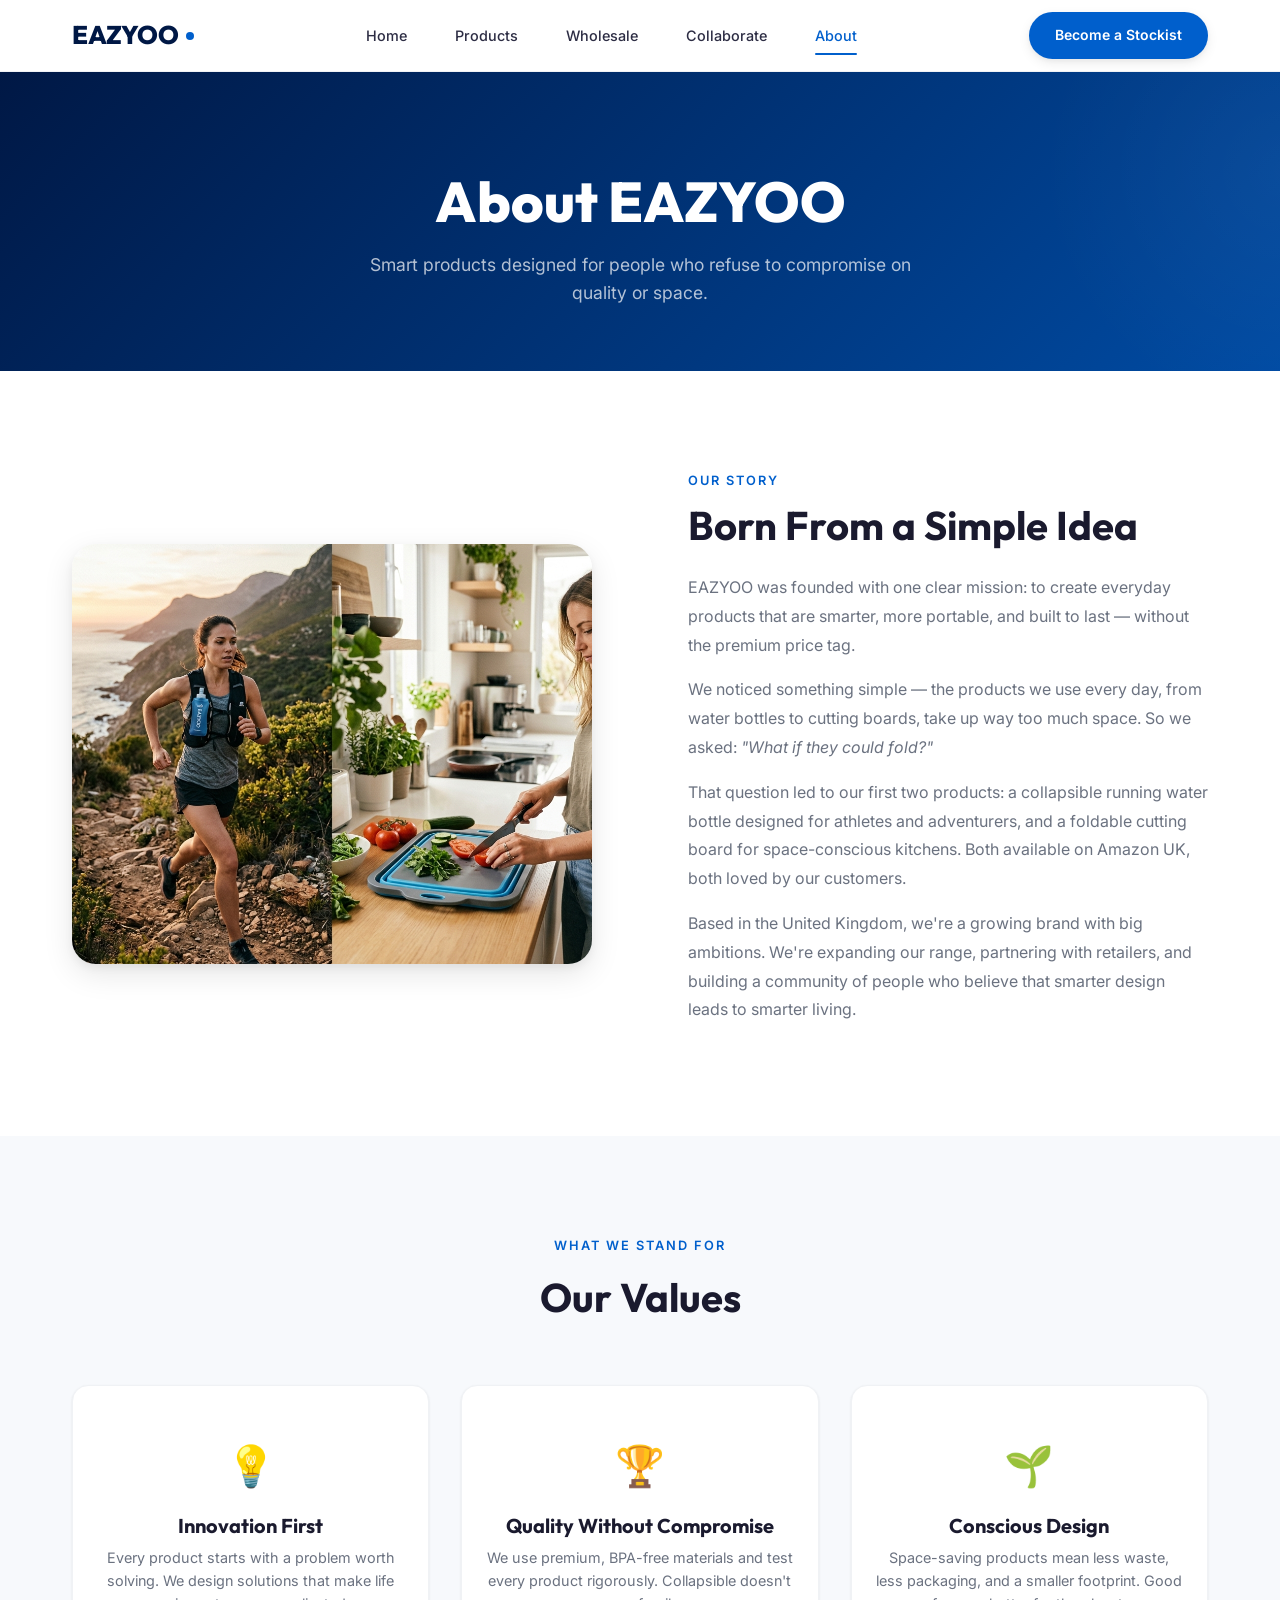
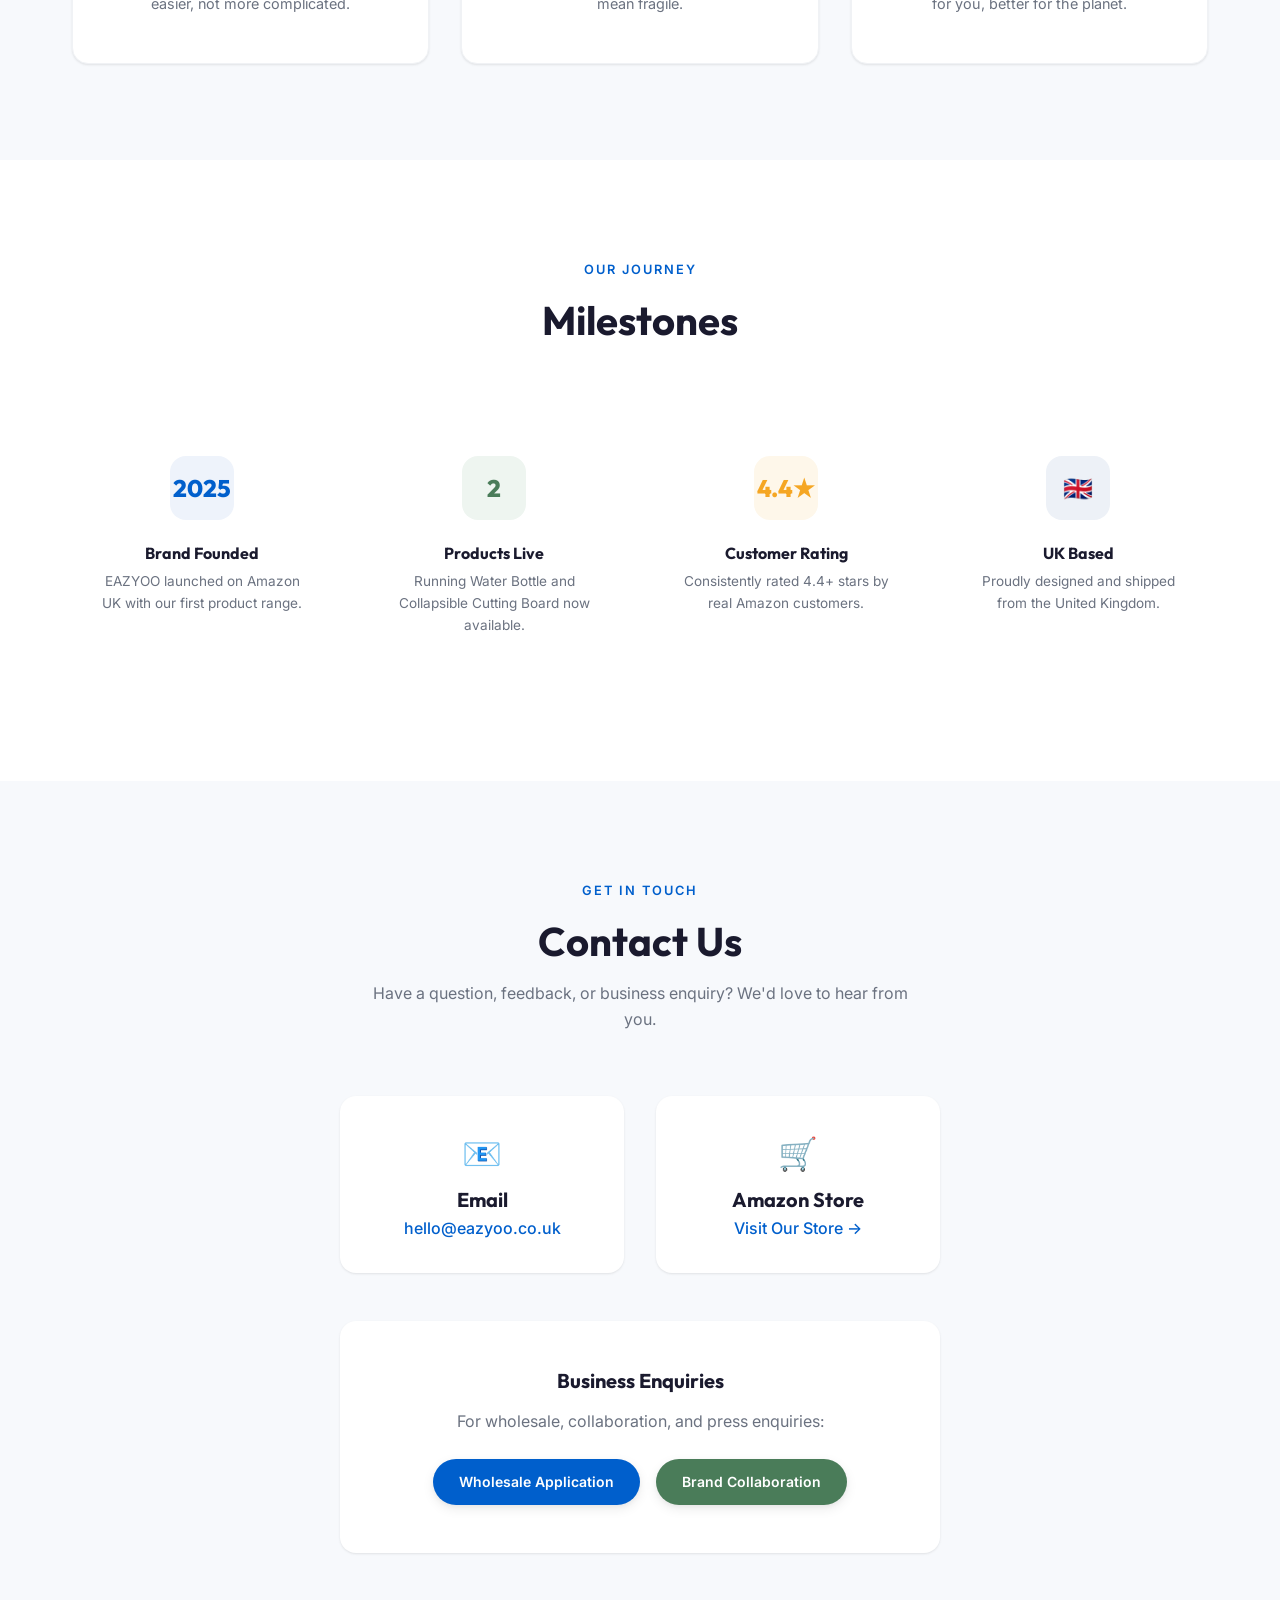
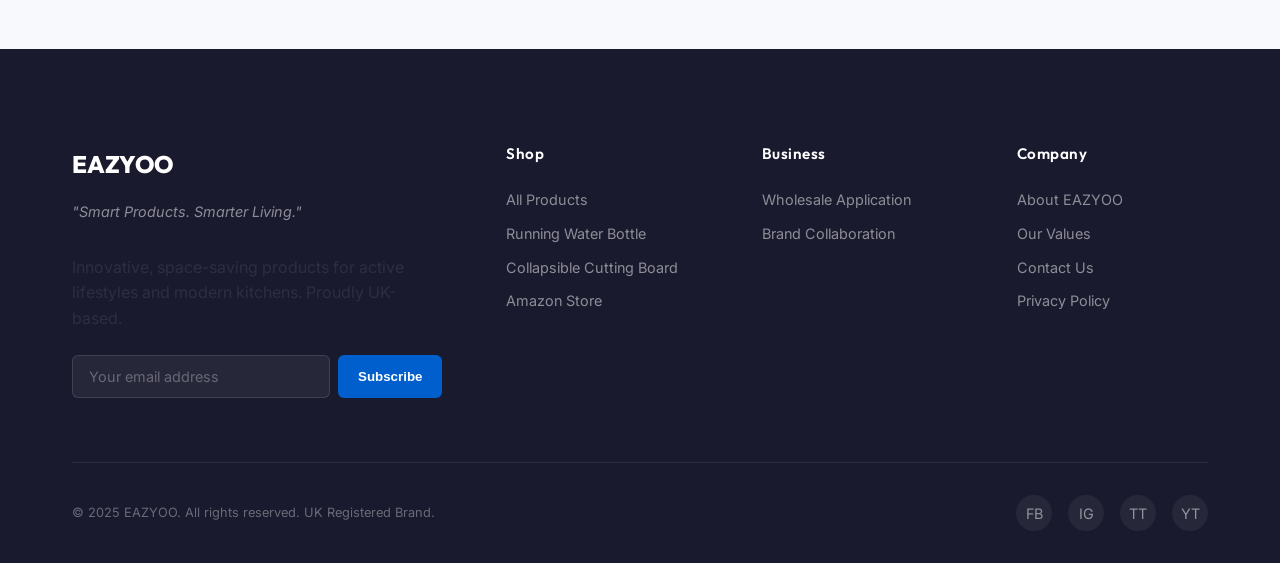
==== about.html @ a2139b3e "Initial commit - EAZYOO website with admin panel" ====
<!DOCTYPE html>
<html lang="en-GB">
<head>
  <meta charset="UTF-8">
  <meta name="viewport" content="width=device-width, initial-scale=1.0">
  <title>About EAZYOO — Our Story | UK Kitchen & Outdoor Brand</title>
  <meta name="description" content="Learn about EAZYOO — a UK-based brand creating innovative, collapsible products for active lifestyles and modern kitchens. Our mission, values, and how to get in touch.">
  <link rel="stylesheet" href="css/style.css">
</head>
<body>

  <!-- ========== NAVIGATION ========== -->
  <nav class="navbar" id="navbar">
    <div class="container">
      <a href="index.html" class="nav-brand">
        <span class="logo-text">EAZYOO</span>
        <span class="logo-dot"></span>
      </a>
      <div class="nav-links" id="navLinks">
        <a href="index.html">Home</a>
        <a href="products.html">Products</a>
        <a href="wholesale.html">Wholesale</a>
        <a href="collaborate.html">Collaborate</a>
        <a href="about.html" class="active">About</a>
      </div>
      <div class="nav-actions">
        <a href="wholesale.html" class="btn btn-primary btn-sm nav-cta">Become a Stockist</a>
        <button class="mobile-toggle" id="mobileToggle" aria-label="Toggle menu">
          <span></span><span></span><span></span>
        </button>
      </div>
    </div>
  </nav>

  <!-- ========== PAGE HEADER ========== -->
  <div class="page-header">
    <div class="container">
      <h1>About EAZYOO</h1>
      <p>Smart products designed for people who refuse to compromise on quality or space.</p>
    </div>
  </div>

  <!-- ========== OUR STORY ========== -->
  <section class="section" style="background: var(--color-white);">
    <div class="container">
      <div class="about-grid reveal">
        <div class="about-image">
          <img src="images/hero-banner.png" alt="EAZYOO brand lifestyle — outdoor and kitchen" style="height: 420px;">
        </div>
        <div class="about-content">
          <span class="section-label" style="color: var(--color-ocean-blue); font-size: 0.8rem; font-weight: 600; letter-spacing: 2px; text-transform: uppercase;">Our Story</span>
          <h2 style="margin-top: var(--space-sm);">Born From a Simple Idea</h2>
          <p>
            EAZYOO was founded with one clear mission: to create everyday products that are smarter, 
            more portable, and built to last — without the premium price tag.
          </p>
          <p>
            We noticed something simple — the products we use every day, from water bottles to 
            cutting boards, take up way too much space. So we asked: <em>"What if they could fold?"</em>
          </p>
          <p>
            That question led to our first two products: a collapsible running water bottle designed 
            for athletes and adventurers, and a foldable cutting board for space-conscious kitchens. 
            Both available on Amazon UK, both loved by our customers.
          </p>
          <p>
            Based in the United Kingdom, we're a growing brand with big ambitions. We're expanding 
            our range, partnering with retailers, and building a community of people who believe 
            that smarter design leads to smarter living.
          </p>
        </div>
      </div>
    </div>
  </section>

  <!-- ========== VALUES ========== -->
  <section class="section" id="values">
    <div class="container">
      <div class="section-header reveal">
        <span class="section-label">What We Stand For</span>
        <h2>Our Values</h2>
      </div>
      
      <div class="mission-cards reveal">
        <div class="mission-card">
          <div class="icon">💡</div>
          <h4>Innovation First</h4>
          <p>Every product starts with a problem worth solving. We design solutions that make life easier, not more complicated.</p>
        </div>
        <div class="mission-card">
          <div class="icon">🏆</div>
          <h4>Quality Without Compromise</h4>
          <p>We use premium, BPA-free materials and test every product rigorously. Collapsible doesn't mean fragile.</p>
        </div>
        <div class="mission-card">
          <div class="icon">🌱</div>
          <h4>Conscious Design</h4>
          <p>Space-saving products mean less waste, less packaging, and a smaller footprint. Good for you, better for the planet.</p>
        </div>
      </div>
    </div>
  </section>

  <!-- ========== MILESTONES ========== -->
  <section class="section" style="background: var(--color-white);">
    <div class="container">
      <div class="section-header reveal">
        <span class="section-label">Our Journey</span>
        <h2>Milestones</h2>
      </div>
      
      <div class="values-grid reveal">
        <div class="value-card">
          <div class="value-icon" style="font-size: 1.5rem; font-weight: 800; font-family: var(--font-heading); color: var(--color-ocean-blue); background: #eef3fb;">2025</div>
          <h4>Brand Founded</h4>
          <p>EAZYOO launched on Amazon UK with our first product range.</p>
        </div>
        <div class="value-card">
          <div class="value-icon" style="font-size: 1.5rem; font-weight: 800; font-family: var(--font-heading); color: var(--color-sage-green); background: #eef5f0;">2</div>
          <h4>Products Live</h4>
          <p>Running Water Bottle and Collapsible Cutting Board now available.</p>
        </div>
        <div class="value-card">
          <div class="value-icon" style="font-size: 1.5rem; font-weight: 800; font-family: var(--font-heading); color: var(--color-warm-amber); background: #fef7ea;">4.4★</div>
          <h4>Customer Rating</h4>
          <p>Consistently rated 4.4+ stars by real Amazon customers.</p>
        </div>
        <div class="value-card">
          <div class="value-icon" style="font-size: 1.5rem; font-weight: 800; font-family: var(--font-heading); color: var(--color-navy); background: #edf1f7;">🇬🇧</div>
          <h4>UK Based</h4>
          <p>Proudly designed and shipped from the United Kingdom.</p>
        </div>
      </div>
    </div>
  </section>

  <!-- ========== CONTACT ========== -->
  <section class="section" id="contact">
    <div class="container">
      <div class="section-header reveal">
        <span class="section-label">Get In Touch</span>
        <h2>Contact Us</h2>
        <p>Have a question, feedback, or business enquiry? We'd love to hear from you.</p>
      </div>
      
      <div style="max-width: 600px; margin: 0 auto;" class="reveal">
        <div style="display: grid; grid-template-columns: 1fr 1fr; gap: var(--space-xl); margin-bottom: var(--space-2xl);">
          <div style="text-align: center; padding: var(--space-xl); background: var(--color-white); border-radius: var(--radius-lg); box-shadow: var(--shadow-sm);">
            <div style="font-size: 2rem; margin-bottom: var(--space-sm);">📧</div>
            <h4 style="margin-bottom: var(--space-xs);">Email</h4>
            <p style="color: var(--color-ocean-blue); font-weight: 500; margin-bottom: 0;">hello@eazyoo.co.uk</p>
          </div>
          <div style="text-align: center; padding: var(--space-xl); background: var(--color-white); border-radius: var(--radius-lg); box-shadow: var(--shadow-sm);">
            <div style="font-size: 2rem; margin-bottom: var(--space-sm);">🛒</div>
            <h4 style="margin-bottom: var(--space-xs);">Amazon Store</h4>
            <a href="https://www.amazon.co.uk/s?me=AGGGQPAQ7YS4X" target="_blank" rel="noopener" style="color: var(--color-ocean-blue); font-weight: 500;">Visit Our Store →</a>
          </div>
        </div>
        
        <div style="text-align: center; padding: var(--space-2xl); background: var(--color-white); border-radius: var(--radius-lg); box-shadow: var(--shadow-sm);">
          <h4 style="margin-bottom: var(--space-md);">Business Enquiries</h4>
          <p style="color: var(--color-text-light); margin-bottom: var(--space-lg);">For wholesale, collaboration, and press enquiries:</p>
          <div style="display: flex; gap: var(--space-md); justify-content: center; flex-wrap: wrap;">
            <a href="wholesale.html" class="btn btn-primary btn-sm">Wholesale Application</a>
            <a href="collaborate.html" class="btn btn-secondary btn-sm">Brand Collaboration</a>
          </div>
        </div>
      </div>
    </div>
  </section>

  <!-- ========== FOOTER ========== -->
  <footer class="footer" id="footer">
    <div class="container">
      <div class="footer-grid">
        <div class="footer-brand">
          <div class="logo-text">EAZYOO</div>
          <p class="tagline">"Smart Products. Smarter Living."</p>
          <p>Innovative, space-saving products for active lifestyles and modern kitchens. Proudly UK-based.</p>
          <div class="footer-newsletter">
            <input type="email" placeholder="Your email address" aria-label="Email for newsletter">
            <button type="button">Subscribe</button>
          </div>
        </div>
        <div class="footer-column">
          <h5>Shop</h5>
          <ul>
            <li><a href="products.html">All Products</a></li>
            <li><a href="https://www.amazon.co.uk/Running-Water-Bottle-500ml-pcs/dp/B0FNC3W5CP" target="_blank" rel="noopener">Running Water Bottle</a></li>
            <li><a href="https://www.amazon.co.uk/Collapsible-Cutting-Board-Chopping-Foldable/dp/B0FN9FJXKS" target="_blank" rel="noopener">Collapsible Cutting Board</a></li>
            <li><a href="https://www.amazon.co.uk/s?me=AGGGQPAQ7YS4X" target="_blank" rel="noopener">Amazon Store</a></li>
          </ul>
        </div>
        <div class="footer-column">
          <h5>Business</h5>
          <ul>
            <li><a href="wholesale.html">Wholesale Application</a></li>
            <li><a href="collaborate.html">Brand Collaboration</a></li>
          </ul>
        </div>
        <div class="footer-column">
          <h5>Company</h5>
          <ul>
            <li><a href="about.html">About EAZYOO</a></li>
            <li><a href="about.html#values">Our Values</a></li>
            <li><a href="about.html#contact">Contact Us</a></li>
            <li><a href="#">Privacy Policy</a></li>
          </ul>
        </div>
      </div>
      <div class="footer-bottom">
        <p>&copy; 2025 EAZYOO. All rights reserved. UK Registered Brand.</p>
        <div class="social-links">
          <a href="#" aria-label="Facebook">FB</a>
          <a href="#" aria-label="Instagram">IG</a>
          <a href="#" aria-label="TikTok">TT</a>
          <a href="#" aria-label="YouTube">YT</a>
        </div>
      </div>
    </div>
  </footer>

  <script src="js/main.js"></script>
  <script src="js/content.js"></script>
</body>
</html>
---- css/style.css ----
/* ============================================
   EAZYOO Design System
   "Smart Products. Smarter Living."
   ============================================ */

/* === GOOGLE FONTS === */
@import url('https://fonts.googleapis.com/css2?family=Inter:wght@300;400;500;600;700&family=Outfit:wght@400;500;600;700;800&display=swap');

/* === CSS CUSTOM PROPERTIES === */
:root {
  /* Brand Colors */
  --color-ocean-blue: #005FCC;
  --color-ocean-blue-light: #3385D6;
  --color-ocean-blue-dark: #004BA3;
  --color-sage-green: #4A7C59;
  --color-sage-green-light: #6B9C7A;
  --color-sage-green-dark: #3A6347;
  --color-warm-amber: #F5A623;
  --color-warm-amber-light: #F7B84D;
  --color-warm-amber-dark: #D48E15;
  --color-navy: #001845;
  --color-navy-light: #0A2A5E;
  
  /* Neutrals */
  --color-bg: #F7F9FC;
  --color-bg-alt: #EDF1F7;
  --color-white: #FFFFFF;
  --color-charcoal: #1A1A2E;
  --color-text: #2D2D44;
  --color-text-light: #6B7280;
  --color-text-lighter: #9CA3AF;
  --color-border: #E5E7EB;
  --color-border-light: #F0F2F5;
  
  /* Typography */
  --font-heading: 'Outfit', sans-serif;
  --font-body: 'Inter', sans-serif;
  
  /* Spacing */
  --space-xs: 0.25rem;
  --space-sm: 0.5rem;
  --space-md: 1rem;
  --space-lg: 1.5rem;
  --space-xl: 2rem;
  --space-2xl: 3rem;
  --space-3xl: 4rem;
  --space-4xl: 6rem;
  --space-5xl: 8rem;
  
  /* Borders */
  --radius-sm: 6px;
  --radius-md: 10px;
  --radius-lg: 16px;
  --radius-xl: 24px;
  --radius-full: 999px;
  
  /* Shadows */
  --shadow-sm: 0 1px 3px rgba(0,0,0,0.06), 0 1px 2px rgba(0,0,0,0.04);
  --shadow-md: 0 4px 12px rgba(0,0,0,0.08), 0 2px 4px rgba(0,0,0,0.04);
  --shadow-lg: 0 10px 30px rgba(0,0,0,0.1), 0 4px 8px rgba(0,0,0,0.05);
  --shadow-xl: 0 20px 50px rgba(0,0,0,0.12), 0 8px 16px rgba(0,0,0,0.06);
  --shadow-glow-blue: 0 0 20px rgba(0,95,204,0.3);
  --shadow-glow-green: 0 0 20px rgba(74,124,89,0.3);
  --shadow-glow-amber: 0 0 20px rgba(245,166,35,0.3);
  
  /* Transitions */
  --transition-fast: 150ms cubic-bezier(0.4, 0, 0.2, 1);
  --transition-base: 250ms cubic-bezier(0.4, 0, 0.2, 1);
  --transition-slow: 400ms cubic-bezier(0.4, 0, 0.2, 1);
  --transition-spring: 500ms cubic-bezier(0.34, 1.56, 0.64, 1);
  
  /* Layout */
  --container-max: 1200px;
  --container-wide: 1400px;
  --nav-height: 72px;
}

/* === RESET & BASE === */
*,
*::before,
*::after {
  box-sizing: border-box;
  margin: 0;
  padding: 0;
}

html {
  scroll-behavior: smooth;
  -webkit-font-smoothing: antialiased;
  -moz-osx-font-smoothing: grayscale;
}

body {
  font-family: var(--font-body);
  font-size: 16px;
  line-height: 1.6;
  color: var(--color-text);
  background-color: var(--color-bg);
  overflow-x: hidden;
}

img {
  max-width: 100%;
  height: auto;
  display: block;
}

a {
  text-decoration: none;
  color: inherit;
  transition: color var(--transition-fast);
}

ul, ol {
  list-style: none;
}

/* === TYPOGRAPHY === */
h1, h2, h3, h4, h5, h6 {
  font-family: var(--font-heading);
  font-weight: 700;
  line-height: 1.2;
  color: var(--color-charcoal);
}

h1 { font-size: clamp(2.2rem, 5vw, 3.5rem); font-weight: 800; }
h2 { font-size: clamp(1.8rem, 3.5vw, 2.5rem); }
h3 { font-size: clamp(1.3rem, 2.5vw, 1.75rem); }
h4 { font-size: 1.25rem; }
h5 { font-size: 1.1rem; }

p {
  margin-bottom: var(--space-md);
  color: var(--color-text);
}

.text-light { color: var(--color-text-light); }
.text-white { color: var(--color-white); }
.text-center { text-align: center; }

/* === LAYOUT === */
.container {
  max-width: var(--container-max);
  margin: 0 auto;
  padding: 0 var(--space-xl);
}

.container-wide {
  max-width: var(--container-wide);
  margin: 0 auto;
  padding: 0 var(--space-xl);
}

.section {
  padding: var(--space-4xl) 0;
}

.section-sm {
  padding: var(--space-2xl) 0;
}

/* === BUTTONS === */
.btn {
  display: inline-flex;
  align-items: center;
  justify-content: center;
  gap: var(--space-sm);
  padding: 14px 32px;
  font-family: var(--font-body);
  font-size: 0.95rem;
  font-weight: 600;
  border: 2px solid transparent;
  border-radius: var(--radius-full);
  cursor: pointer;
  transition: all var(--transition-base);
  text-decoration: none;
  white-space: nowrap;
  position: relative;
  overflow: hidden;
}

.btn::after {
  content: '';
  position: absolute;
  top: 50%;
  left: 50%;
  width: 0;
  height: 0;
  background: rgba(255,255,255,0.15);
  border-radius: 50%;
  transform: translate(-50%, -50%);
  transition: width 0.5s, height 0.5s;
}

.btn:hover::after {
  width: 300px;
  height: 300px;
}

.btn-primary {
  background: var(--color-ocean-blue);
  color: var(--color-white);
  box-shadow: var(--shadow-md);
}

.btn-primary:hover {
  background: var(--color-ocean-blue-dark);
  box-shadow: var(--shadow-glow-blue);
  transform: translateY(-2px);
}

.btn-secondary {
  background: var(--color-sage-green);
  color: var(--color-white);
  box-shadow: var(--shadow-md);
}

.btn-secondary:hover {
  background: var(--color-sage-green-dark);
  box-shadow: var(--shadow-glow-green);
  transform: translateY(-2px);
}

.btn-amber {
  background: var(--color-warm-amber);
  color: var(--color-charcoal);
  box-shadow: var(--shadow-md);
  font-weight: 700;
}

.btn-amber:hover {
  background: var(--color-warm-amber-dark);
  box-shadow: var(--shadow-glow-amber);
  transform: translateY(-2px);
  color: var(--color-white);
}

.btn-outline {
  background: transparent;
  border-color: var(--color-white);
  color: var(--color-white);
}

.btn-outline:hover {
  background: var(--color-white);
  color: var(--color-charcoal);
  transform: translateY(-2px);
}

.btn-sm {
  padding: 10px 24px;
  font-size: 0.875rem;
}

.btn-lg {
  padding: 18px 40px;
  font-size: 1.05rem;
}

.btn-icon {
  font-size: 1.1em;
}

/* === NAVIGATION === */
.navbar {
  position: fixed;
  top: 0;
  left: 0;
  right: 0;
  height: var(--nav-height);
  background: rgba(255, 255, 255, 0.95);
  backdrop-filter: blur(20px);
  -webkit-backdrop-filter: blur(20px);
  border-bottom: 1px solid var(--color-border-light);
  z-index: 1000;
  transition: all var(--transition-base);
}

.navbar.scrolled {
  box-shadow: var(--shadow-md);
  background: rgba(255, 255, 255, 0.98);
}

.navbar .container {
  display: flex;
  align-items: center;
  justify-content: space-between;
  height: 100%;
}

.nav-brand {
  display: flex;
  align-items: center;
  gap: var(--space-sm);
}

.nav-brand .logo-text {
  font-family: var(--font-heading);
  font-size: 1.6rem;
  font-weight: 800;
  color: var(--color-navy);
  letter-spacing: -0.5px;
}

.nav-brand .logo-dot {
  width: 8px;
  height: 8px;
  background: var(--color-ocean-blue);
  border-radius: 50%;
  display: inline-block;
}

.nav-links {
  display: flex;
  align-items: center;
  gap: var(--space-2xl);
}

.nav-links a {
  font-size: 0.9rem;
  font-weight: 500;
  color: var(--color-text);
  position: relative;
  padding: var(--space-xs) 0;
}

.nav-links a::after {
  content: '';
  position: absolute;
  bottom: -4px;
  left: 0;
  width: 0;
  height: 2px;
  background: var(--color-ocean-blue);
  transition: width var(--transition-base);
  border-radius: 2px;
}

.nav-links a:hover {
  color: var(--color-ocean-blue);
}

.nav-links a:hover::after {
  width: 100%;
}

.nav-links a.active {
  color: var(--color-ocean-blue);
}

.nav-links a.active::after {
  width: 100%;
}

.nav-actions {
  display: flex;
  align-items: center;
  gap: var(--space-lg);
}

.nav-cta {
  padding: 10px 24px;
}

/* Mobile Menu */
.mobile-toggle {
  display: none;
  flex-direction: column;
  gap: 5px;
  cursor: pointer;
  padding: 8px;
  border: none;
  background: none;
}

.mobile-toggle span {
  width: 24px;
  height: 2px;
  background: var(--color-charcoal);
  border-radius: 2px;
  transition: all var(--transition-base);
}

.mobile-toggle.active span:nth-child(1) {
  transform: rotate(45deg) translate(5px, 5px);
}

.mobile-toggle.active span:nth-child(2) {
  opacity: 0;
}

.mobile-toggle.active span:nth-child(3) {
  transform: rotate(-45deg) translate(5px, -5px);
}

/* === HERO SECTION === */
.hero {
  position: relative;
  min-height: 90vh;
  display: flex;
  align-items: center;
  justify-content: center;
  margin-top: var(--nav-height);
  overflow: hidden;
}

.hero-bg {
  position: absolute;
  inset: 0;
  z-index: 0;
}

.hero-bg img {
  width: 100%;
  height: 100%;
  object-fit: cover;
}

.hero-overlay {
  position: absolute;
  inset: 0;
  background: linear-gradient(
    135deg,
    rgba(0, 24, 69, 0.82) 0%,
    rgba(0, 95, 204, 0.45) 50%,
    rgba(74, 124, 89, 0.55) 100%
  );
  z-index: 1;
}

.hero-content {
  position: relative;
  z-index: 2;
  text-align: center;
  max-width: 800px;
  padding: var(--space-3xl) var(--space-xl);
  animation: fadeInUp 1s ease-out;
}

.hero-badge {
  display: inline-flex;
  align-items: center;
  gap: var(--space-sm);
  padding: 8px 20px;
  background: rgba(255, 255, 255, 0.12);
  border: 1px solid rgba(255, 255, 255, 0.2);
  border-radius: var(--radius-full);
  font-size: 0.85rem;
  font-weight: 500;
  color: var(--color-white);
  margin-bottom: var(--space-xl);
  backdrop-filter: blur(10px);
  animation: fadeInDown 0.8s ease-out 0.2s both;
}

.hero-badge .badge-dot {
  width: 6px;
  height: 6px;
  background: var(--color-warm-amber);
  border-radius: 50%;
  animation: pulse-dot 2s infinite;
}

.hero h1 {
  color: var(--color-white);
  margin-bottom: var(--space-lg);
  animation: fadeInUp 1s ease-out 0.3s both;
}

.hero-subtitle {
  font-size: clamp(1rem, 2vw, 1.25rem);
  color: rgba(255, 255, 255, 0.85);
  margin-bottom: var(--space-2xl);
  line-height: 1.7;
  max-width: 600px;
  margin-left: auto;
  margin-right: auto;
  animation: fadeInUp 1s ease-out 0.5s both;
}

.hero-buttons {
  display: flex;
  align-items: center;
  justify-content: center;
  gap: var(--space-lg);
  flex-wrap: wrap;
  animation: fadeInUp 1s ease-out 0.7s both;
}

.hero-scroll {
  position: absolute;
  bottom: 32px;
  left: 50%;
  transform: translateX(-50%);
  z-index: 2;
  animation: bounce-soft 2s infinite;
}

.hero-scroll a {
  display: flex;
  flex-direction: column;
  align-items: center;
  gap: var(--space-sm);
  color: rgba(255,255,255,0.6);
  font-size: 0.75rem;
  font-weight: 500;
  letter-spacing: 1px;
  text-transform: uppercase;
}

.scroll-line {
  width: 1px;
  height: 32px;
  background: linear-gradient(to bottom, rgba(255,255,255,0.5), transparent);
}

/* === PRODUCT CARDS === */
.products-section {
  background: var(--color-bg);
}

.section-header {
  text-align: center;
  margin-bottom: var(--space-3xl);
}

.section-header .section-label {
  display: inline-block;
  font-size: 0.8rem;
  font-weight: 600;
  letter-spacing: 2px;
  text-transform: uppercase;
  color: var(--color-ocean-blue);
  margin-bottom: var(--space-md);
}

.section-header h2 {
  margin-bottom: var(--space-md);
}

.section-header p {
  max-width: 560px;
  margin: 0 auto;
  color: var(--color-text-light);
}

.products-grid {
  display: grid;
  grid-template-columns: repeat(2, 1fr);
  gap: var(--space-2xl);
}

.product-card {
  background: var(--color-white);
  border-radius: var(--radius-lg);
  overflow: hidden;
  box-shadow: var(--shadow-sm);
  border: 1px solid var(--color-border-light);
  transition: all var(--transition-slow);
  position: relative;
}

.product-card:hover {
  box-shadow: var(--shadow-xl);
  transform: translateY(-8px);
  border-color: transparent;
}

.product-card-image {
  position: relative;
  padding: var(--space-2xl);
  background: linear-gradient(135deg, #f8faff 0%, #f0f4fa 100%);
  aspect-ratio: 4/3;
  display: flex;
  align-items: center;
  justify-content: center;
  overflow: hidden;
}

.product-card:nth-child(2) .product-card-image {
  background: linear-gradient(135deg, #f5faf7 0%, #eef5f0 100%);
}

.product-card-image img {
  max-height: 100%;
  max-width: 85%;
  object-fit: contain;
  transition: transform var(--transition-slow);
}

.product-card:hover .product-card-image img {
  transform: scale(1.05);
}

.product-badge {
  position: absolute;
  top: var(--space-lg);
  left: var(--space-lg);
  padding: 6px 14px;
  border-radius: var(--radius-full);
  font-size: 0.75rem;
  font-weight: 600;
  letter-spacing: 0.5px;
}

.badge-bestseller {
  background: var(--color-warm-amber);
  color: var(--color-charcoal);
}

.badge-new {
  background: var(--color-sage-green);
  color: var(--color-white);
}

.product-card-body {
  padding: var(--space-xl) var(--space-xl) var(--space-2xl);
}

.product-category {
  font-size: 0.8rem;
  font-weight: 600;
  text-transform: uppercase;
  letter-spacing: 1px;
  color: var(--color-ocean-blue);
  margin-bottom: var(--space-sm);
}

.product-card:nth-child(2) .product-category {
  color: var(--color-sage-green);
}

.product-card-body h3 {
  margin-bottom: var(--space-sm);
  font-size: 1.4rem;
}

.product-description {
  color: var(--color-text-light);
  font-size: 0.95rem;
  margin-bottom: var(--space-lg);
  line-height: 1.6;
}

.product-meta {
  display: flex;
  align-items: center;
  justify-content: space-between;
  margin-bottom: var(--space-lg);
}

.product-price {
  font-family: var(--font-heading);
  font-size: 1.5rem;
  font-weight: 700;
  color: var(--color-charcoal);
}

.product-rating {
  display: flex;
  align-items: center;
  gap: var(--space-xs);
  font-size: 0.9rem;
  color: var(--color-text-light);
}

.product-rating .stars {
  color: var(--color-warm-amber);
  letter-spacing: -2px;
}

.product-card-actions {
  display: flex;
  gap: var(--space-md);
}

.product-card-actions .btn {
  flex: 1;
}

/* === BRAND VALUES === */
.values-section {
  background: var(--color-white);
  border-top: 1px solid var(--color-border-light);
  border-bottom: 1px solid var(--color-border-light);
}

.values-grid {
  display: grid;
  grid-template-columns: repeat(4, 1fr);
  gap: var(--space-xl);
}

.value-card {
  text-align: center;
  padding: var(--space-2xl) var(--space-lg);
  border-radius: var(--radius-lg);
  transition: all var(--transition-base);
}

.value-card:hover {
  background: var(--color-bg);
  transform: translateY(-4px);
}

.value-icon {
  width: 64px;
  height: 64px;
  margin: 0 auto var(--space-lg);
  display: flex;
  align-items: center;
  justify-content: center;
  font-size: 2rem;
  background: var(--color-bg);
  border-radius: var(--radius-lg);
  transition: all var(--transition-base);
}

.value-card:hover .value-icon {
  transform: scale(1.1);
  box-shadow: var(--shadow-md);
}

.value-card h4 {
  margin-bottom: var(--space-sm);
  font-size: 1rem;
}

.value-card p {
  font-size: 0.85rem;
  color: var(--color-text-light);
  margin-bottom: 0;
}

/* === WHOLESALE CTA === */
.wholesale-cta {
  background: linear-gradient(135deg, var(--color-navy) 0%, var(--color-navy-light) 50%, var(--color-ocean-blue-dark) 100%);
  position: relative;
  overflow: hidden;
}

.wholesale-cta::before {
  content: '';
  position: absolute;
  top: -50%;
  right: -20%;
  width: 400px;
  height: 400px;
  background: radial-gradient(circle, rgba(245,166,35,0.12) 0%, transparent 70%);
  border-radius: 50%;
}

.wholesale-cta::after {
  content: '';
  position: absolute;
  bottom: -30%;
  left: -10%;
  width: 300px;
  height: 300px;
  background: radial-gradient(circle, rgba(0,95,204,0.15) 0%, transparent 70%);
  border-radius: 50%;
}

.wholesale-inner {
  position: relative;
  z-index: 1;
  display: flex;
  align-items: center;
  justify-content: space-between;
  gap: var(--space-3xl);
}

.wholesale-content {
  flex: 1;
}

.wholesale-label {
  display: inline-flex;
  align-items: center;
  gap: var(--space-sm);
  font-size: 0.8rem;
  font-weight: 600;
  letter-spacing: 2px;
  text-transform: uppercase;
  color: var(--color-warm-amber);
  margin-bottom: var(--space-lg);
}

.wholesale-cta h2 {
  color: var(--color-white);
  margin-bottom: var(--space-md);
}

.wholesale-cta p {
  color: rgba(255,255,255,0.7);
  font-size: 1.05rem;
  max-width: 500px;
  margin-bottom: 0;
}

.wholesale-tags {
  display: flex;
  flex-wrap: wrap;
  gap: var(--space-sm);
  margin-top: var(--space-lg);
}

.wholesale-tag {
  padding: 6px 14px;
  background: rgba(255,255,255,0.08);
  border: 1px solid rgba(255,255,255,0.12);
  border-radius: var(--radius-full);
  font-size: 0.8rem;
  color: rgba(255,255,255,0.7);
}

.wholesale-action {
  flex-shrink: 0;
}

/* === FOOTER === */
.footer {
  background: var(--color-charcoal);
  color: rgba(255,255,255,0.7);
  padding-top: var(--space-4xl);
}

.footer-grid {
  display: grid;
  grid-template-columns: 1.5fr repeat(3, 1fr);
  gap: var(--space-3xl);
  padding-bottom: var(--space-3xl);
}

.footer-brand .logo-text {
  font-family: var(--font-heading);
  font-size: 1.5rem;
  font-weight: 800;
  color: var(--color-white);
  margin-bottom: var(--space-md);
}

.footer-brand .tagline {
  font-size: 0.9rem;
  color: rgba(255,255,255,0.5);
  margin-bottom: var(--space-xl);
  font-style: italic;
}

.footer-newsletter {
  display: flex;
  gap: var(--space-sm);
  margin-top: var(--space-lg);
}

.footer-newsletter input {
  flex: 1;
  padding: 12px 16px;
  background: rgba(255,255,255,0.06);
  border: 1px solid rgba(255,255,255,0.12);
  border-radius: var(--radius-sm);
  color: var(--color-white);
  font-size: 0.9rem;
  font-family: var(--font-body);
  outline: none;
  transition: border-color var(--transition-fast);
}

.footer-newsletter input::placeholder {
  color: rgba(255,255,255,0.3);
}

.footer-newsletter input:focus {
  border-color: var(--color-ocean-blue);
}

.footer-newsletter button {
  padding: 12px 20px;
  background: var(--color-ocean-blue);
  border: none;
  border-radius: var(--radius-sm);
  color: var(--color-white);
  font-weight: 600;
  cursor: pointer;
  transition: background var(--transition-fast);
}

.footer-newsletter button:hover {
  background: var(--color-ocean-blue-dark);
}

.footer-column h5 {
  font-family: var(--font-heading);
  font-weight: 600;
  color: var(--color-white);
  margin-bottom: var(--space-lg);
  font-size: 0.95rem;
  letter-spacing: 0.5px;
}

.footer-column ul li {
  margin-bottom: var(--space-sm);
}

.footer-column ul li a {
  font-size: 0.9rem;
  color: rgba(255,255,255,0.5);
  transition: all var(--transition-fast);
}

.footer-column ul li a:hover {
  color: var(--color-white);
  padding-left: 4px;
}

.footer-bottom {
  border-top: 1px solid rgba(255,255,255,0.08);
  padding: var(--space-xl) 0;
  display: flex;
  align-items: center;
  justify-content: space-between;
}

.footer-bottom p {
  font-size: 0.8rem;
  color: rgba(255,255,255,0.35);
  margin-bottom: 0;
}

.social-links {
  display: flex;
  gap: var(--space-md);
}

.social-links a {
  display: flex;
  align-items: center;
  justify-content: center;
  width: 36px;
  height: 36px;
  border-radius: 50%;
  background: rgba(255,255,255,0.06);
  color: rgba(255,255,255,0.5);
  font-size: 0.9rem;
  transition: all var(--transition-fast);
}

.social-links a:hover {
  background: var(--color-ocean-blue);
  color: var(--color-white);
  transform: translateY(-2px);
}

/* === FORMS (Wholesale & Collaboration) === */
.form-section {
  background: var(--color-bg);
}

.form-container {
  max-width: 720px;
  margin: 0 auto;
  background: var(--color-white);
  border-radius: var(--radius-xl);
  padding: var(--space-3xl);
  box-shadow: var(--shadow-lg);
  border: 1px solid var(--color-border-light);
}

.form-group {
  margin-bottom: var(--space-xl);
}

.form-row {
  display: grid;
  grid-template-columns: 1fr 1fr;
  gap: var(--space-lg);
}

.form-group label {
  display: block;
  font-size: 0.875rem;
  font-weight: 600;
  color: var(--color-charcoal);
  margin-bottom: var(--space-sm);
}

.form-group label .required {
  color: #EF4444;
}

.form-control {
  width: 100%;
  padding: 14px 16px;
  background: var(--color-bg);
  border: 1.5px solid var(--color-border);
  border-radius: var(--radius-md);
  font-family: var(--font-body);
  font-size: 0.95rem;
  color: var(--color-text);
  transition: all var(--transition-fast);
  outline: none;
}

.form-control:focus {
  border-color: var(--color-ocean-blue);
  box-shadow: 0 0 0 3px rgba(0,95,204,0.1);
  background: var(--color-white);
}

.form-control::placeholder {
  color: var(--color-text-lighter);
}

select.form-control {
  appearance: none;
  background-image: url("data:image/svg+xml;charset=utf-8,%3Csvg xmlns='http://www.w3.org/2000/svg' width='16' height='16' fill='%236B7280' viewBox='0 0 16 16'%3E%3Cpath d='M8 11L3 6h10l-5 5z'/%3E%3C/svg%3E");
  background-repeat: no-repeat;
  background-position: right 14px center;
  padding-right: 40px;
}

textarea.form-control {
  min-height: 120px;
  resize: vertical;
}

.checkbox-group {
  display: flex;
  flex-direction: column;
  gap: var(--space-sm);
}

.checkbox-group label {
  display: flex;
  align-items: center;
  gap: var(--space-sm);
  font-weight: 400;
  cursor: pointer;
}

.checkbox-group input[type="checkbox"] {
  width: 18px;
  height: 18px;
  accent-color: var(--color-ocean-blue);
}

.form-submit {
  margin-top: var(--space-2xl);
}

.form-note {
  font-size: 0.8rem;
  color: var(--color-text-lighter);
  margin-top: var(--space-md);
  text-align: center;
}

/* === PAGE HEADER (Internal Pages) === */
.page-header {
  margin-top: var(--nav-height);
  padding: var(--space-4xl) 0 var(--space-3xl);
  background: linear-gradient(135deg, var(--color-navy) 0%, var(--color-ocean-blue-dark) 100%);
  text-align: center;
  position: relative;
  overflow: hidden;
}

.page-header::before {
  content: '';
  position: absolute;
  top: -50%;
  right: -20%;
  width: 500px;
  height: 500px;
  background: radial-gradient(circle, rgba(255,255,255,0.04) 0%, transparent 70%);
  border-radius: 50%;
}

.page-header h1 {
  color: var(--color-white);
  margin-bottom: var(--space-md);
}

.page-header p {
  color: rgba(255,255,255,0.7);
  font-size: 1.1rem;
  max-width: 600px;
  margin: 0 auto;
}

/* === ABOUT PAGE === */
.about-grid {
  display: grid;
  grid-template-columns: 1fr 1fr;
  gap: var(--space-4xl);
  align-items: center;
}

.about-image {
  border-radius: var(--radius-xl);
  overflow: hidden;
  box-shadow: var(--shadow-lg);
}

.about-image img {
  width: 100%;
  height: 400px;
  object-fit: cover;
}

.about-content h2 {
  margin-bottom: var(--space-lg);
}

.about-content p {
  color: var(--color-text-light);
  line-height: 1.8;
}

.mission-cards {
  display: grid;
  grid-template-columns: repeat(3, 1fr);
  gap: var(--space-xl);
  margin-top: var(--space-3xl);
}

.mission-card {
  text-align: center;
  padding: var(--space-2xl) var(--space-lg);
  background: var(--color-white);
  border-radius: var(--radius-lg);
  box-shadow: var(--shadow-sm);
  border: 1px solid var(--color-border-light);
  transition: all var(--transition-base);
}

.mission-card:hover {
  box-shadow: var(--shadow-lg);
  transform: translateY(-4px);
}

.mission-card .icon {
  font-size: 2.5rem;
  margin-bottom: var(--space-md);
}

.mission-card h4 {
  margin-bottom: var(--space-sm);
}

.mission-card p {
  font-size: 0.9rem;
  color: var(--color-text-light);
  margin-bottom: 0;
}

/* === COLLABORATION PAGE === */
.collab-types {
  display: grid;
  grid-template-columns: repeat(2, 1fr);
  gap: var(--space-xl);
  margin-bottom: var(--space-4xl);
}

.collab-card {
  padding: var(--space-2xl);
  background: var(--color-white);
  border-radius: var(--radius-lg);
  box-shadow: var(--shadow-sm);
  border: 1px solid var(--color-border-light);
  transition: all var(--transition-base);
}

.collab-card:hover {
  box-shadow: var(--shadow-lg);
  transform: translateY(-4px);
  border-color: var(--color-ocean-blue);
}

.collab-card .icon {
  font-size: 2rem;
  margin-bottom: var(--space-md);
}

.collab-card h4 {
  margin-bottom: var(--space-sm);
}

.collab-card p {
  color: var(--color-text-light);
  font-size: 0.9rem;
  margin-bottom: 0;
}

/* === ANIMATIONS === */
@keyframes fadeInUp {
  from {
    opacity: 0;
    transform: translateY(30px);
  }
  to {
    opacity: 1;
    transform: translateY(0);
  }
}

@keyframes fadeInDown {
  from {
    opacity: 0;
    transform: translateY(-20px);
  }
  to {
    opacity: 1;
    transform: translateY(0);
  }
}

@keyframes bounce-soft {
  0%, 100% { transform: translateX(-50%) translateY(0); }
  50% { transform: translateX(-50%) translateY(8px); }
}

@keyframes pulse-dot {
  0%, 100% { opacity: 1; }
  50% { opacity: 0.4; }
}

@keyframes float {
  0%, 100% { transform: translateY(0px); }
  50% { transform: translateY(-10px); }
}

/* Intersection Observer animations */
.reveal {
  opacity: 0;
  transform: translateY(30px);
  transition: all 0.8s cubic-bezier(0.4, 0, 0.2, 1);
}

.reveal.visible {
  opacity: 1;
  transform: translateY(0);
}

.reveal-delay-1 { transition-delay: 0.1s; }
.reveal-delay-2 { transition-delay: 0.2s; }
.reveal-delay-3 { transition-delay: 0.3s; }
.reveal-delay-4 { transition-delay: 0.4s; }

/* === SUCCESS MESSAGE === */
.success-message {
  display: none;
  text-align: center;
  padding: var(--space-3xl) var(--space-xl);
}

.success-message.show {
  display: block;
  animation: fadeInUp 0.5s ease-out;
}

.success-icon {
  font-size: 4rem;
  margin-bottom: var(--space-lg);
}

.success-message h3 {
  margin-bottom: var(--space-md);
  color: var(--color-sage-green);
}

.success-message p {
  color: var(--color-text-light);
  max-width: 400px;
  margin: 0 auto;
}

/* === RESPONSIVE === */
@media (max-width: 1024px) {
  .products-grid { grid-template-columns: 1fr; }
  .values-grid { grid-template-columns: repeat(2, 1fr); }
  .footer-grid { grid-template-columns: 1fr 1fr; }
  .wholesale-inner { flex-direction: column; text-align: center; }
  .wholesale-tags { justify-content: center; }
  .about-grid { grid-template-columns: 1fr; }
  .collab-types { grid-template-columns: 1fr; }
}

@media (max-width: 768px) {
  :root {
    --nav-height: 64px;
  }
  
  .nav-links {
    display: none;
    position: fixed;
    top: var(--nav-height);
    left: 0;
    right: 0;
    background: var(--color-white);
    flex-direction: column;
    padding: var(--space-xl);
    gap: var(--space-lg);
    box-shadow: var(--shadow-lg);
    border-top: 1px solid var(--color-border);
  }
  
  .nav-links.open {
    display: flex;
  }
  
  .mobile-toggle {
    display: flex;
  }
  
  .nav-cta {
    display: none;
  }
  
  .hero {
    min-height: 80vh;
  }
  
  .hero-buttons {
    flex-direction: column;
    width: 100%;
    padding: 0 var(--space-xl);
  }
  
  .hero-buttons .btn {
    width: 100%;
  }
  
  .values-grid { grid-template-columns: repeat(2, 1fr); }
  .footer-grid { grid-template-columns: 1fr; gap: var(--space-xl); }
  .footer-bottom { flex-direction: column; gap: var(--space-md); text-align: center; }
  .form-row { grid-template-columns: 1fr; }
  .form-container { padding: var(--space-xl); }
  .mission-cards { grid-template-columns: 1fr; }
  
  .section {
    padding: var(--space-3xl) 0;
  }
}

@media (max-width: 480px) {
  .values-grid { grid-template-columns: 1fr; }
  .container { padding: 0 var(--space-md); }
}
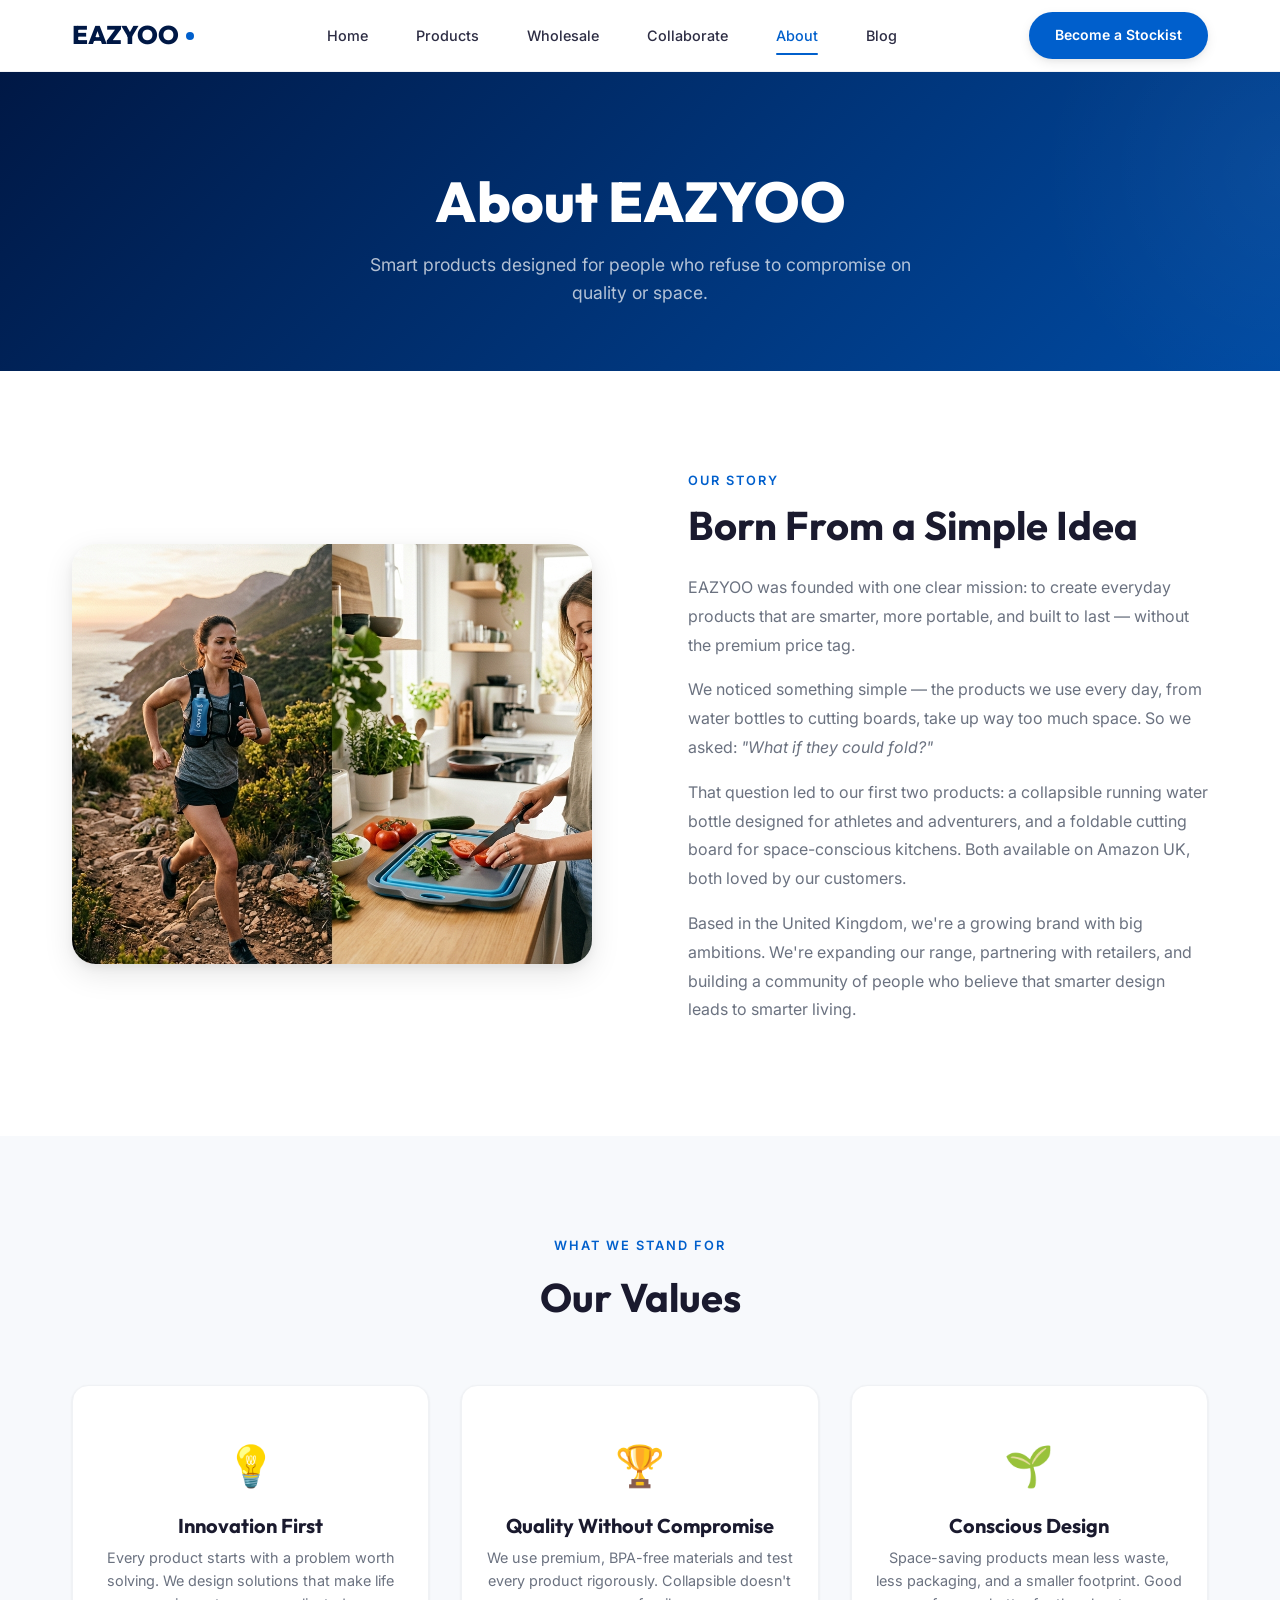
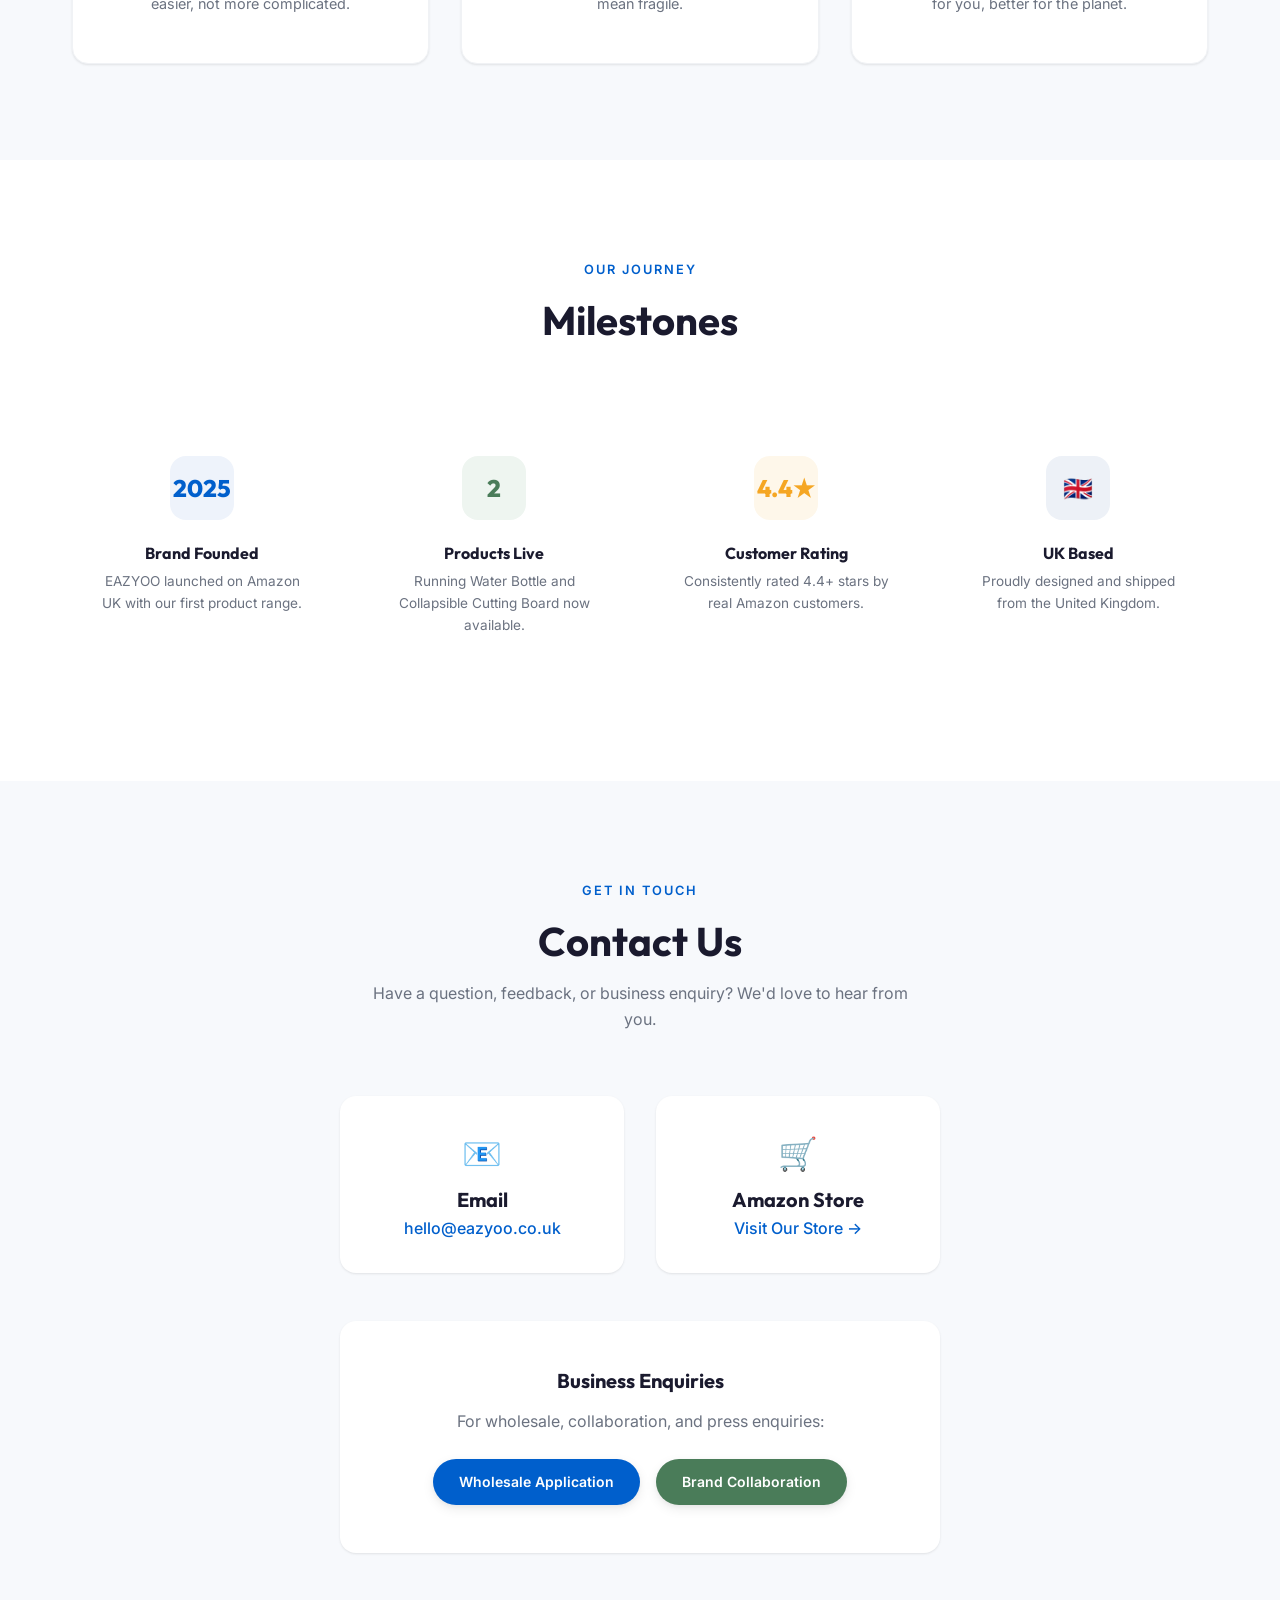
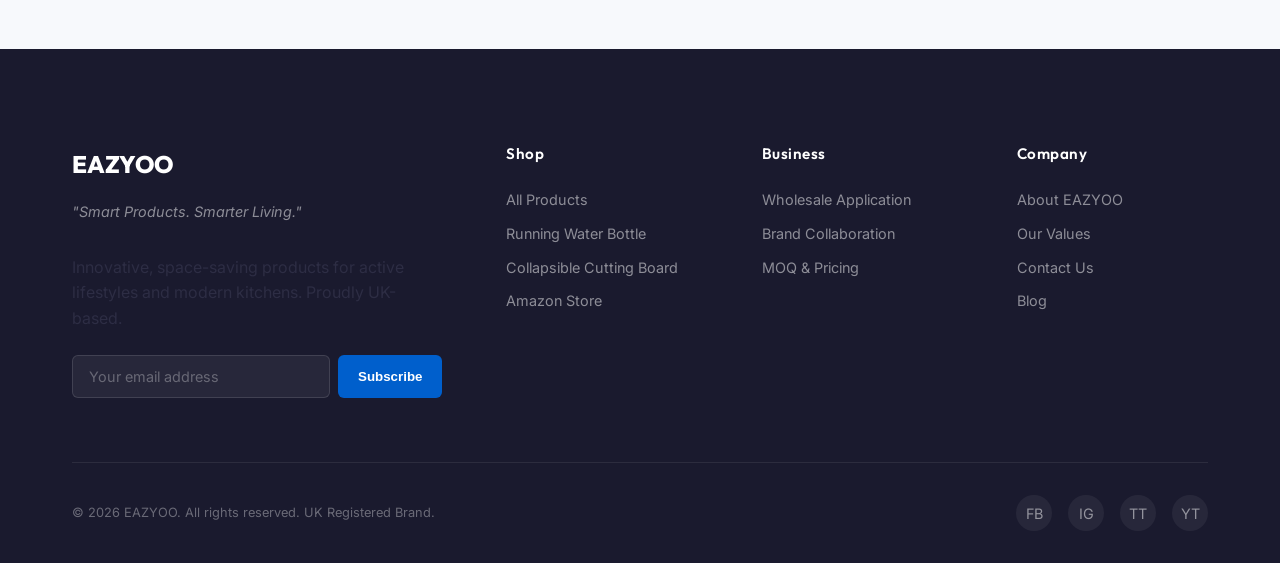
==== commit e5dfc136: "Update site content: consistent nav/footer, copyright 2026, real blog posts - Add Blog link to nav o" ====
--- a/about.html
+++ b/about.html
@@ -22,6 +22,7 @@
         <a href="wholesale.html">Wholesale</a>
         <a href="collaborate.html">Collaborate</a>
         <a href="about.html" class="active">About</a>
+        <a href="blog.html">Blog</a>
       </div>
       <div class="nav-actions">
         <a href="wholesale.html" class="btn btn-primary btn-sm nav-cta">Become a Stockist</a>
@@ -196,6 +197,7 @@
           <ul>
             <li><a href="wholesale.html">Wholesale Application</a></li>
             <li><a href="collaborate.html">Brand Collaboration</a></li>
+            <li><a href="wholesale.html#moq">MOQ & Pricing</a></li>
           </ul>
         </div>
         <div class="footer-column">
@@ -204,12 +206,12 @@
             <li><a href="about.html">About EAZYOO</a></li>
             <li><a href="about.html#values">Our Values</a></li>
             <li><a href="about.html#contact">Contact Us</a></li>
-            <li><a href="#">Privacy Policy</a></li>
+            <li><a href="blog.html">Blog</a></li>
           </ul>
         </div>
       </div>
       <div class="footer-bottom">
-        <p>&copy; 2025 EAZYOO. All rights reserved. UK Registered Brand.</p>
+        <p>&copy; 2026 EAZYOO. All rights reserved. UK Registered Brand.</p>
         <div class="social-links">
           <a href="#" aria-label="Facebook">FB</a>
           <a href="#" aria-label="Instagram">IG</a>
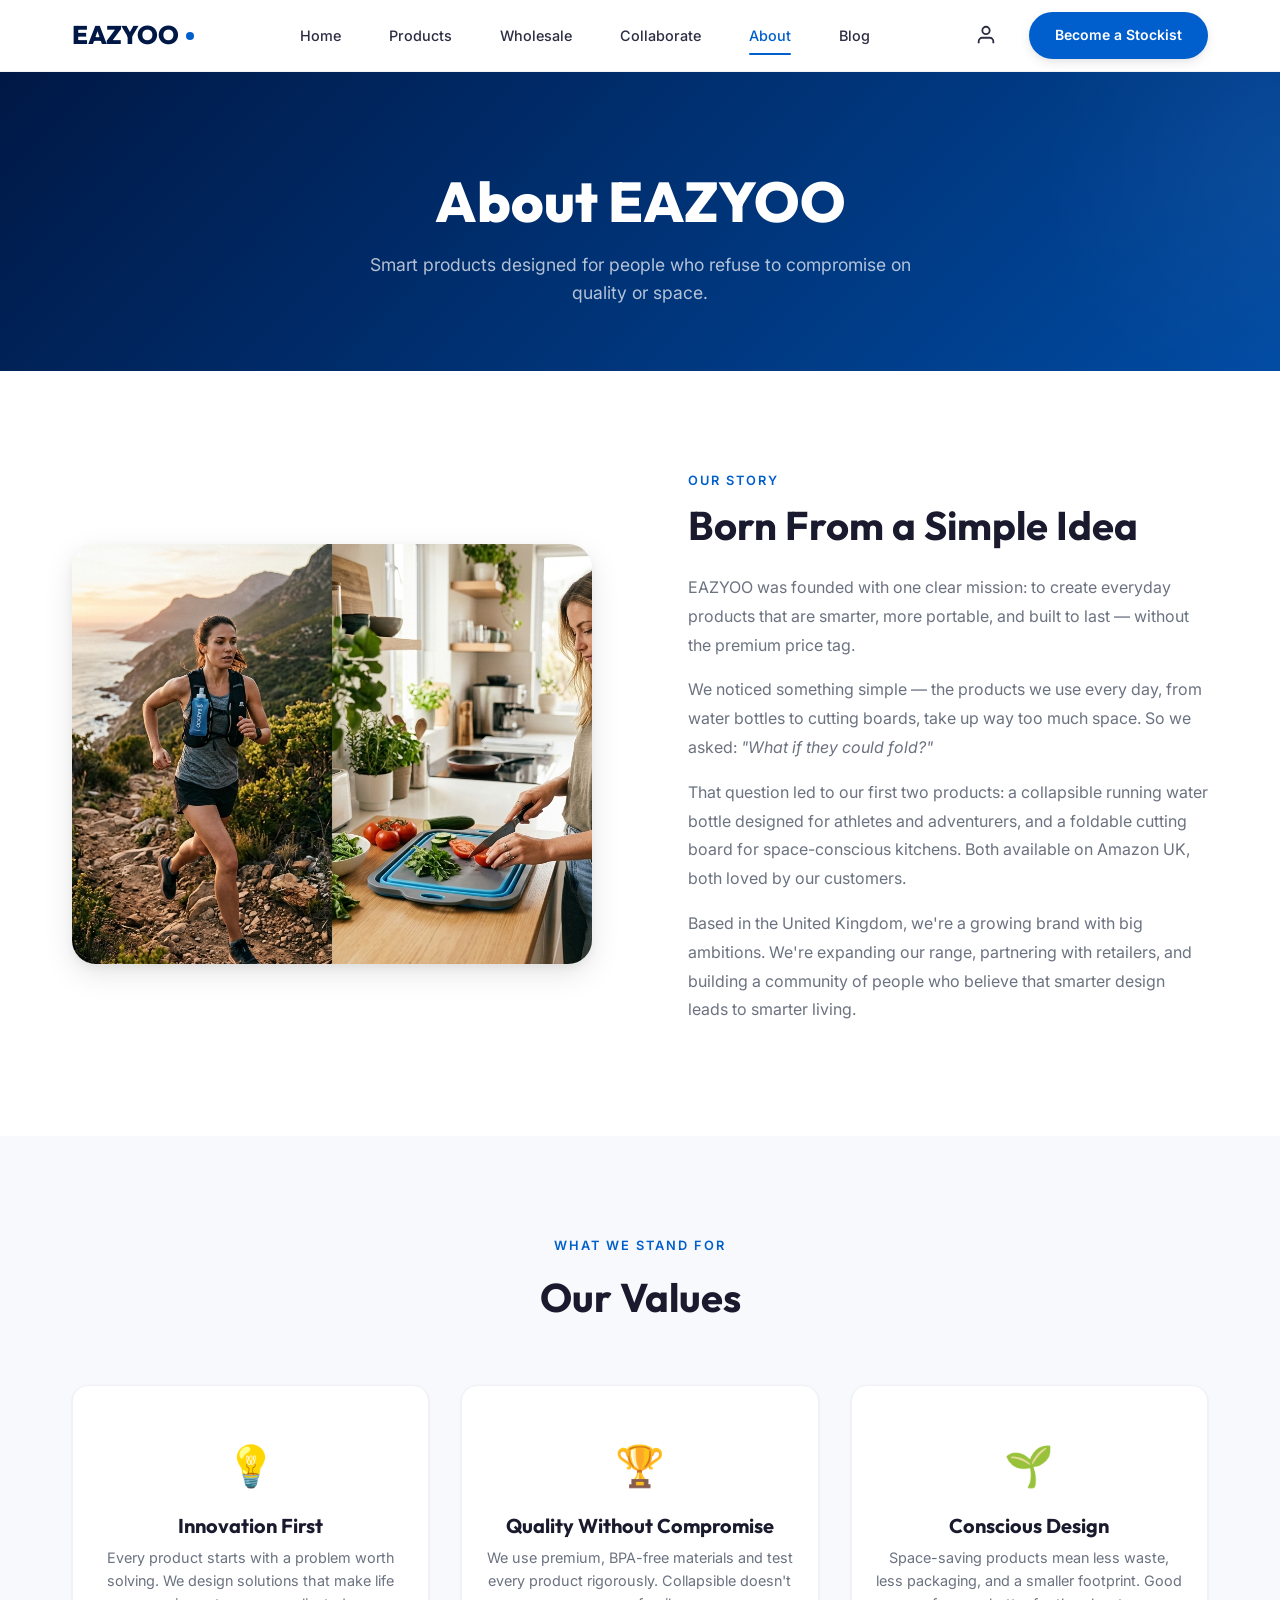
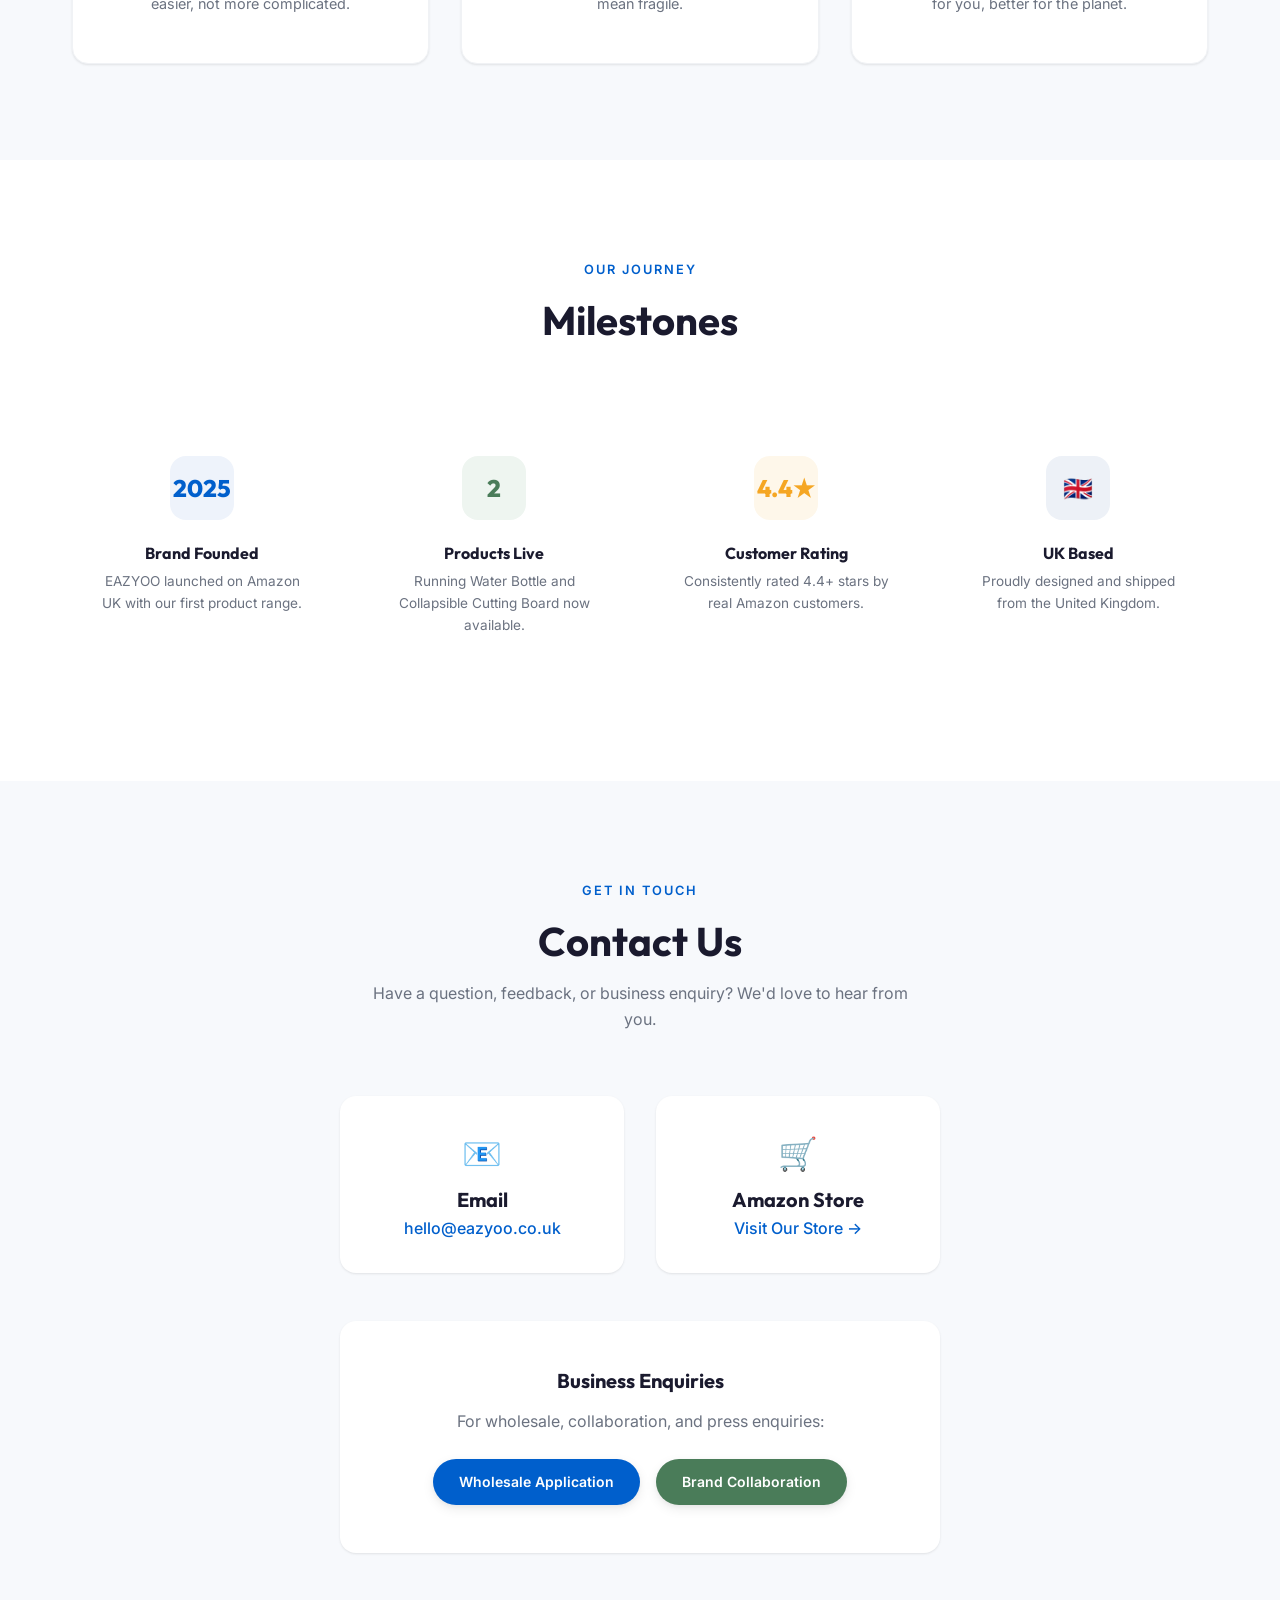
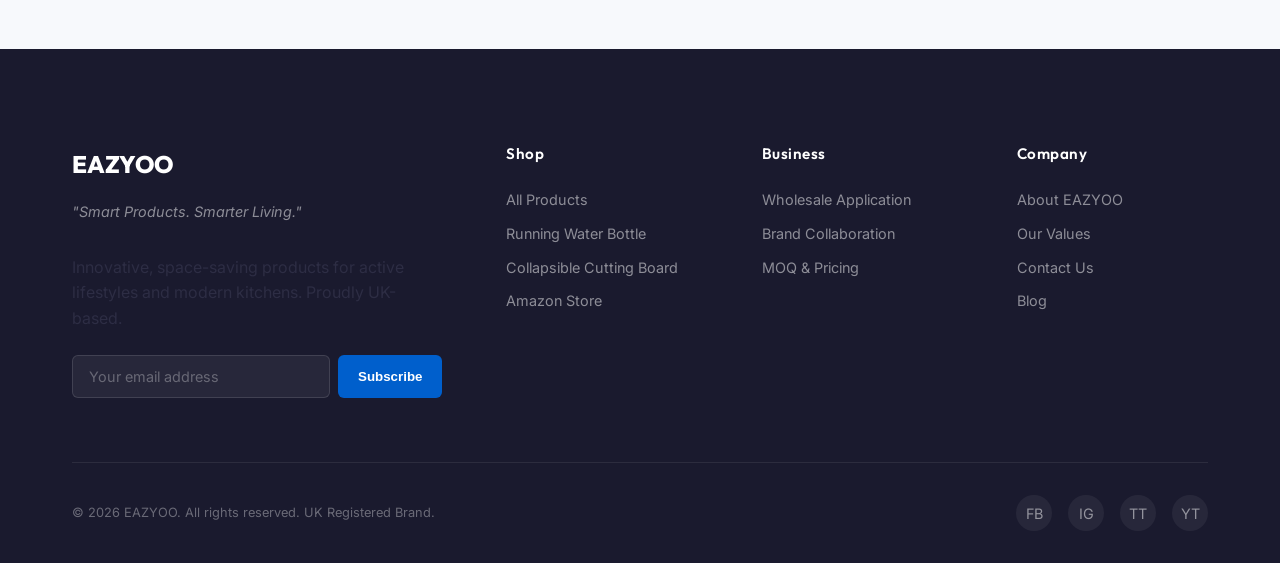
==== commit 78999b7b: "Add customer account page and user icon to all navbars - New account.html with sign in / create acco" ====
--- a/about.html
+++ b/about.html
@@ -25,6 +25,9 @@
         <a href="blog.html">Blog</a>
       </div>
       <div class="nav-actions">
+        <a href="account.html" class="account-icon" aria-label="My Account" style="display:flex; align-items:center; color:var(--color-text); margin-right:8px;">
+          <svg width="22" height="22" viewBox="0 0 24 24" fill="none" stroke="currentColor" stroke-width="2"><path d="M20 21v-2a4 4 0 00-4-4H8a4 4 0 00-4 4v2"/><circle cx="12" cy="7" r="4"/></svg>
+        </a>
         <a href="wholesale.html" class="btn btn-primary btn-sm nav-cta">Become a Stockist</a>
         <button class="mobile-toggle" id="mobileToggle" aria-label="Toggle menu">
           <span></span><span></span><span></span>
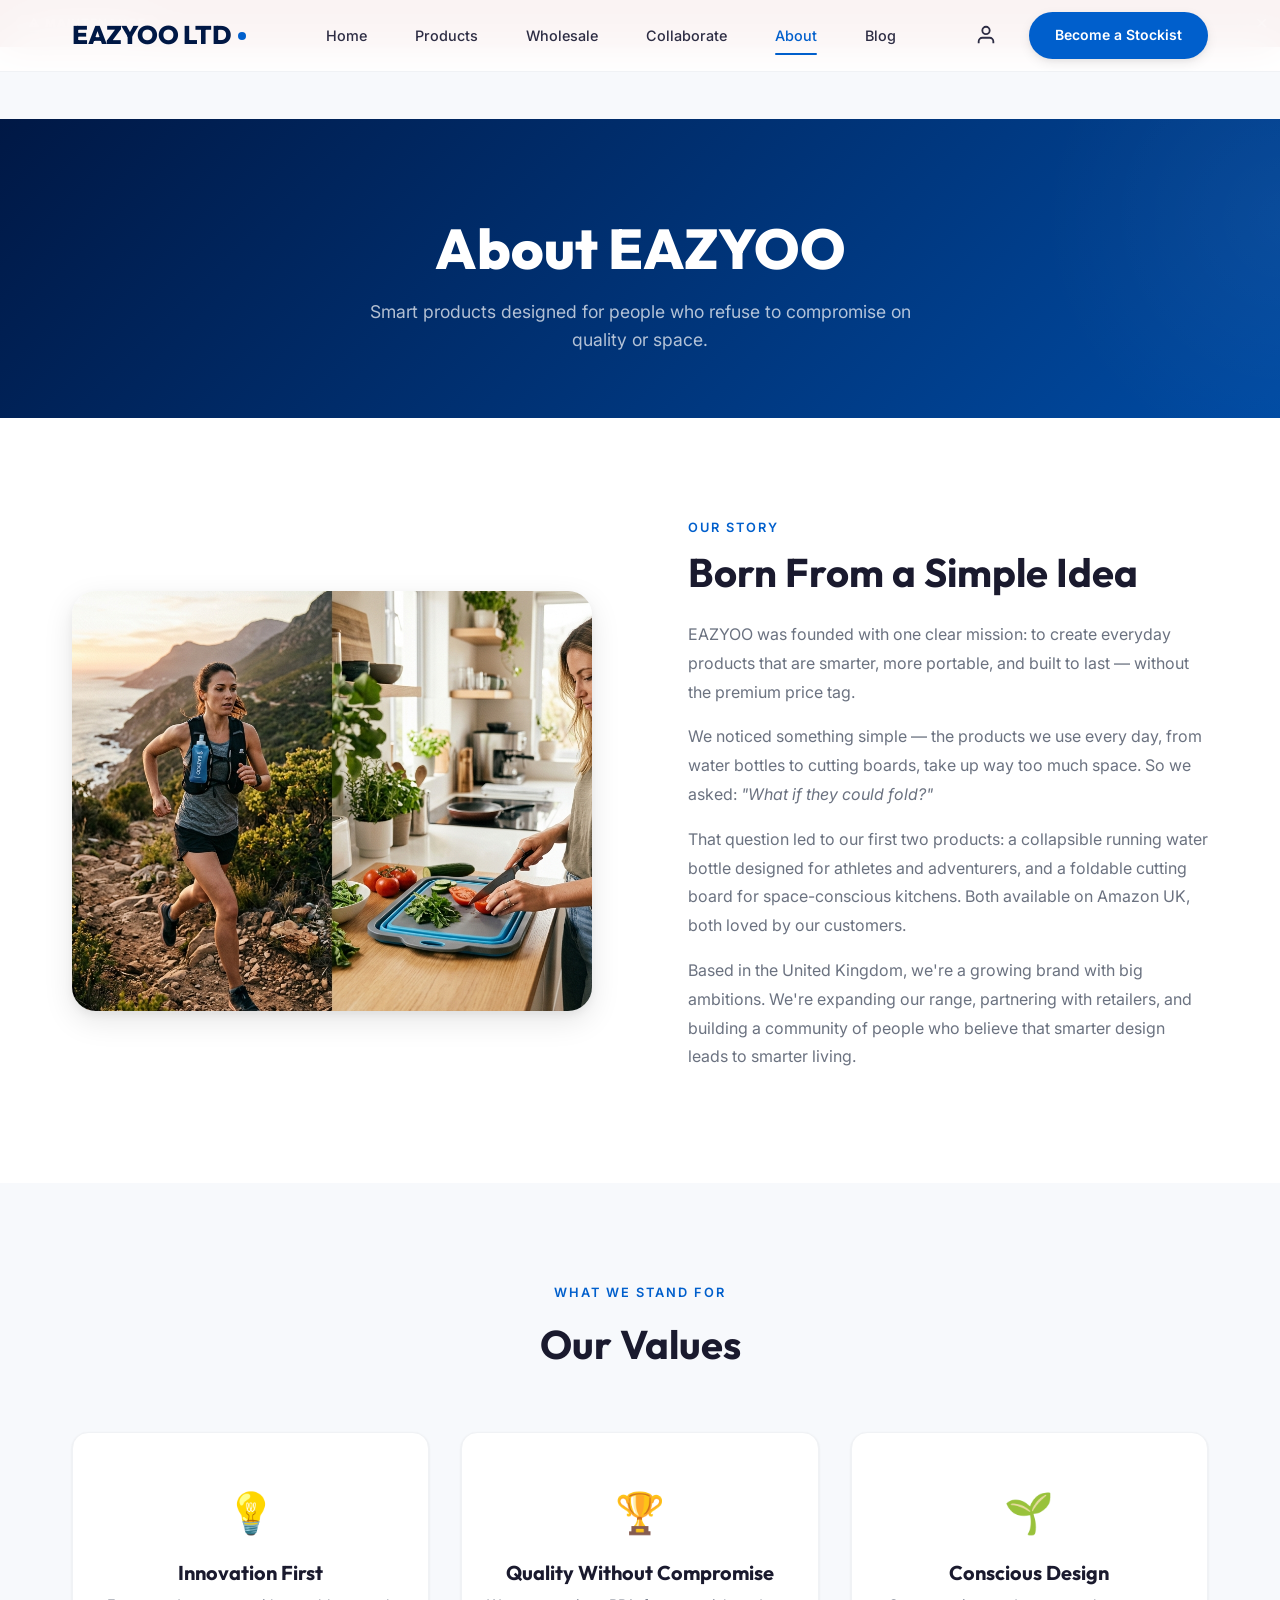
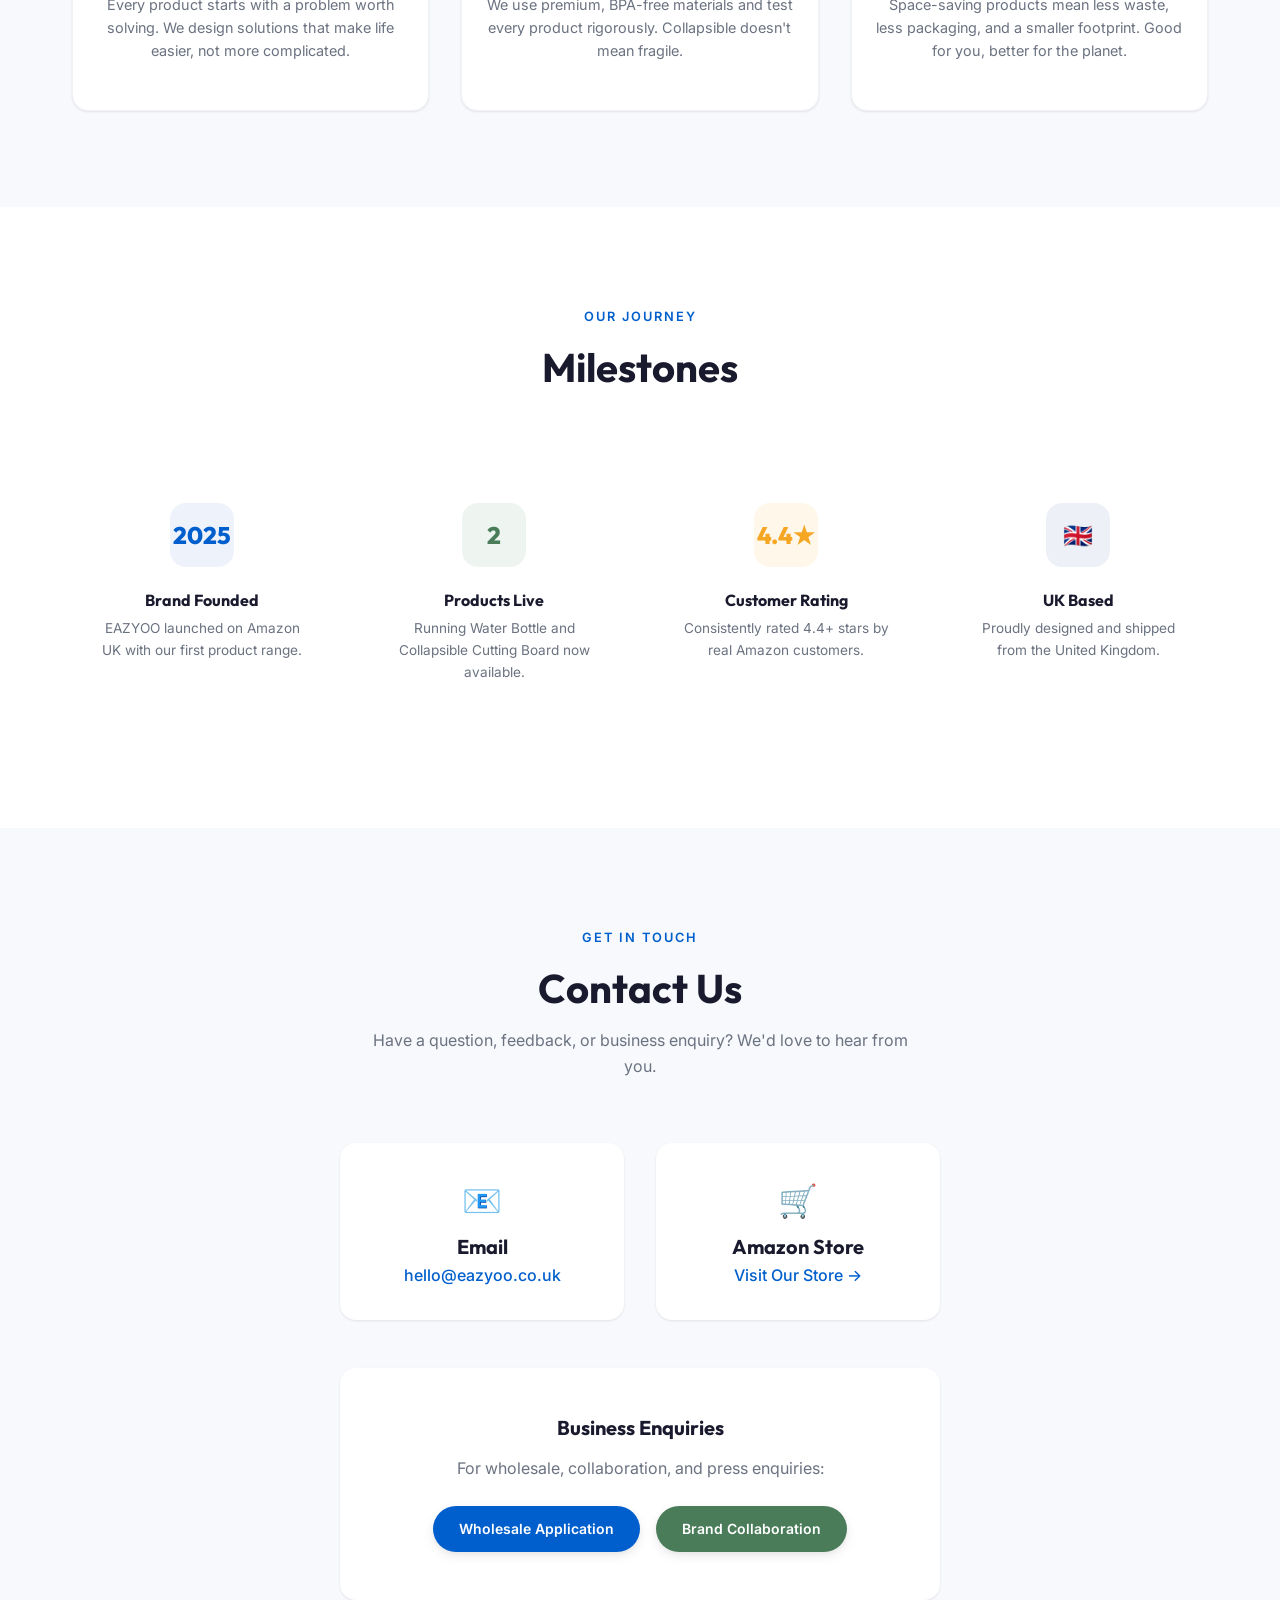
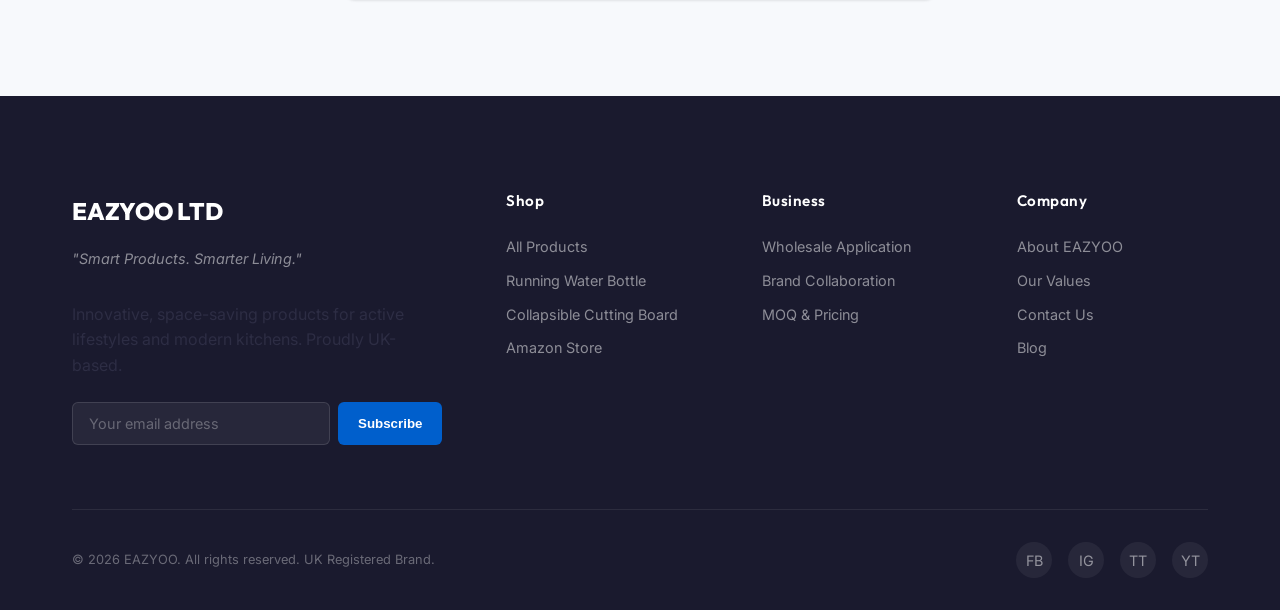
==== commit 3e17e177: "Fix: sign-out nav, cart fallback, product card size, noticeboard with admin control, social links in" ====
--- a/about.html
+++ b/about.html
@@ -6,6 +6,7 @@
   <title>About EAZYOO — Our Story | UK Kitchen & Outdoor Brand</title>
   <meta name="description" content="Learn about EAZYOO — a UK-based brand creating innovative, collapsible products for active lifestyles and modern kitchens. Our mission, values, and how to get in touch.">
   <link rel="stylesheet" href="css/style.css">
+  <link rel="stylesheet" href="css/shop.css">
 </head>
 <body>
 
@@ -36,6 +37,9 @@
     </div>
   </nav>
 
+  <!-- ========== NOTICE BOARD ========== -->
+  <div id="site-noticeboard"></div>
+
   <!-- ========== PAGE HEADER ========== -->
   <div class="page-header">
     <div class="container">
--- a/css/shop.css
+++ b/css/shop.css
@@ -0,0 +1,735 @@
+/* ============================================
+   EAZYOO Shop Styles
+   Premium Product Cards, Filters, Cart Drawer
+   ============================================ */
+
+/* === CATEGORY BAR === */
+.category-bar {
+  background: var(--color-white);
+  border-bottom: 1px solid var(--color-border);
+  padding: 0;
+  margin-top: var(--nav-height);
+  position: sticky;
+  top: var(--nav-height);
+  z-index: 90;
+}
+.category-bar-scroll {
+  display: flex;
+  gap: 4px;
+  overflow-x: auto;
+  padding: 12px 0;
+  -webkit-overflow-scrolling: touch;
+  scrollbar-width: none;
+}
+.category-bar-scroll::-webkit-scrollbar { display: none; }
+.cat-link {
+  display: flex;
+  align-items: center;
+  gap: 6px;
+  padding: 8px 16px;
+  border-radius: var(--radius-full);
+  font-size: 0.85rem;
+  font-weight: 500;
+  color: var(--color-text);
+  text-decoration: none;
+  white-space: nowrap;
+  background: var(--color-bg);
+  border: 1px solid var(--color-border);
+  transition: all var(--transition-fast);
+}
+.cat-link:hover, .cat-link.active {
+  background: var(--color-ocean-blue);
+  color: white;
+  border-color: var(--color-ocean-blue);
+}
+.cat-icon { font-size: 1rem; }
+
+/* === SHOP LAYOUT === */
+.shop-layout {
+  display: flex;
+  max-width: var(--container-wide);
+  margin: 0 auto;
+  padding: 0 var(--space-xl);
+  min-height: 70vh;
+}
+
+/* === SIDEBAR === */
+.shop-sidebar {
+  width: 260px;
+  flex-shrink: 0;
+  padding: var(--space-xl) var(--space-lg) var(--space-xl) 0;
+  border-right: 1px solid var(--color-border);
+  position: sticky;
+  top: calc(var(--nav-height) + 52px);
+  height: fit-content;
+  max-height: calc(100vh - var(--nav-height) - 52px);
+  overflow-y: auto;
+}
+.sidebar-header {
+  display: flex;
+  justify-content: space-between;
+  align-items: center;
+  margin-bottom: var(--space-xl);
+}
+.sidebar-header h3 {
+  font-family: var(--font-heading);
+  font-size: 1.2rem;
+  font-weight: 700;
+}
+.sidebar-close {
+  display: none;
+  background: none;
+  border: none;
+  font-size: 1.2rem;
+  cursor: pointer;
+  color: var(--color-text-light);
+}
+.filter-section {
+  margin-bottom: var(--space-xl);
+  padding-bottom: var(--space-xl);
+  border-bottom: 1px solid var(--color-border-light);
+}
+.filter-section h4 {
+  font-family: var(--font-heading);
+  font-size: 0.85rem;
+  font-weight: 700;
+  text-transform: uppercase;
+  letter-spacing: 1px;
+  color: var(--color-text-light);
+  margin-bottom: var(--space-md);
+}
+.filter-cat-list {
+  display: flex;
+  flex-direction: column;
+  gap: 4px;
+}
+.filter-cat-btn {
+  display: flex;
+  align-items: center;
+  gap: 8px;
+  padding: 8px 12px;
+  border-radius: var(--radius-sm);
+  font-size: 0.88rem;
+  color: var(--color-text);
+  text-decoration: none;
+  transition: all var(--transition-fast);
+}
+.filter-cat-btn:hover {
+  background: var(--color-bg);
+}
+.filter-cat-btn.active {
+  background: var(--color-ocean-blue);
+  color: white;
+  font-weight: 600;
+}
+.filter-cat-btn .filter-count {
+  margin-left: auto;
+  font-size: 0.75rem;
+  background: var(--color-bg-alt);
+  padding: 2px 8px;
+  border-radius: var(--radius-full);
+  color: var(--color-text-light);
+}
+.filter-cat-btn.active .filter-count {
+  background: rgba(255,255,255,0.2);
+  color: white;
+}
+.price-slider {
+  width: 100%;
+  height: 6px;
+  border-radius: 3px;
+  appearance: none;
+  background: var(--color-border);
+  outline: none;
+}
+.price-slider::-webkit-slider-thumb {
+  appearance: none;
+  width: 20px;
+  height: 20px;
+  border-radius: 50%;
+  background: var(--color-ocean-blue);
+  cursor: pointer;
+  box-shadow: 0 2px 6px rgba(0,95,204,0.3);
+}
+.price-range-labels {
+  display: flex;
+  justify-content: space-between;
+  font-size: 0.8rem;
+  color: var(--color-text-light);
+  margin-top: 8px;
+}
+.sort-select {
+  width: 100%;
+  padding: 10px 12px;
+  border: 1px solid var(--color-border);
+  border-radius: var(--radius-sm);
+  font-family: var(--font-body);
+  font-size: 0.88rem;
+  color: var(--color-text);
+  background: var(--color-white);
+  cursor: pointer;
+}
+
+/* === SHOP MAIN === */
+.shop-main {
+  flex: 1;
+  padding: var(--space-xl) 0 var(--space-xl) var(--space-xl);
+  min-width: 0;
+}
+.shop-header {
+  display: flex;
+  justify-content: space-between;
+  align-items: center;
+  margin-bottom: var(--space-xl);
+}
+.shop-header h1 {
+  font-family: var(--font-heading);
+  font-size: 1.8rem;
+  font-weight: 800;
+}
+.product-count {
+  font-size: 0.88rem;
+  color: var(--color-text-light);
+  margin-top: 4px;
+  display: block;
+}
+.filter-toggle-btn {
+  display: none;
+  align-items: center;
+  gap: 6px;
+  padding: 10px 18px;
+  border: 1px solid var(--color-border);
+  border-radius: var(--radius-full);
+  background: var(--color-white);
+  font-family: var(--font-body);
+  font-size: 0.88rem;
+  font-weight: 600;
+  cursor: pointer;
+  transition: all var(--transition-fast);
+}
+.filter-toggle-btn:hover {
+  border-color: var(--color-ocean-blue);
+  color: var(--color-ocean-blue);
+}
+
+/* === PRODUCT GRID === */
+.product-grid {
+  display: grid;
+  grid-template-columns: repeat(3, 1fr);
+  gap: var(--space-md);
+}
+
+/* === HOMEPAGE PRODUCTS GRID (4-column) === */
+.products-grid {
+  display: grid;
+  grid-template-columns: repeat(4, 1fr);
+  gap: var(--space-md);
+}
+
+/* === PRODUCT CARD === */
+.product-card {
+  background: var(--color-white);
+  border-radius: var(--radius-lg);
+  overflow: hidden;
+  border: 1px solid var(--color-border-light);
+  transition: all var(--transition-base);
+  display: flex;
+  flex-direction: column;
+}
+.product-card:hover {
+  box-shadow: var(--shadow-lg);
+  transform: translateY(-4px);
+  border-color: transparent;
+}
+.product-card-visual {
+  position: relative;
+  height: 160px;
+  background: linear-gradient(135deg, #f8f9fb 0%, #eef1f5 100%);
+  overflow: hidden;
+  display: flex;
+  align-items: center;
+  justify-content: center;
+}
+.product-card-img, .product-slider {
+  width: 100%;
+  height: 100%;
+  object-fit: contain;
+  padding: 20px;
+  transition: transform var(--transition-slow);
+}
+.product-card:hover .product-card-img {
+  transform: scale(1.05);
+}
+.product-slider {
+  position: relative;
+}
+.product-slider .slide {
+  position: absolute;
+  top: 0;
+  left: 0;
+  width: 100%;
+  height: 100%;
+  object-fit: contain;
+  padding: 20px;
+  transition: opacity 0.6s ease;
+}
+.card-badge {
+  position: absolute;
+  top: 12px;
+  left: 12px;
+  padding: 4px 12px;
+  border-radius: var(--radius-full);
+  font-size: 0.72rem;
+  font-weight: 700;
+  letter-spacing: 0.5px;
+  text-transform: uppercase;
+  z-index: 2;
+}
+.badge-hot {
+  background: linear-gradient(135deg, #f59e0b, #ef4444);
+  color: white;
+}
+.badge-new {
+  background: linear-gradient(135deg, #3b82f6, #8b5cf6);
+  color: white;
+}
+
+/* === CARD BODY === */
+.product-card-body {
+  padding: 14px 16px;
+  display: flex;
+  flex-direction: column;
+  flex-grow: 1;
+}
+.product-card-category {
+  font-size: 0.75rem;
+  font-weight: 600;
+  text-transform: uppercase;
+  letter-spacing: 1px;
+  color: var(--color-ocean-blue);
+  margin-bottom: 6px;
+}
+.product-card-title {
+  font-family: var(--font-heading);
+  font-size: 1.05rem;
+  font-weight: 700;
+  color: var(--color-charcoal);
+  margin-bottom: 6px;
+  line-height: 1.3;
+}
+.product-card-desc {
+  font-size: 0.85rem;
+  color: var(--color-text-light);
+  line-height: 1.5;
+  margin-bottom: 12px;
+  flex-grow: 1;
+}
+.product-card-rating {
+  display: flex;
+  align-items: center;
+  gap: 6px;
+  margin-bottom: 16px;
+}
+.product-card-rating .stars {
+  color: #f59e0b;
+  font-size: 0.85rem;
+  letter-spacing: 1px;
+}
+.product-card-rating .rating-num {
+  font-size: 0.8rem;
+  color: var(--color-text-light);
+  font-weight: 600;
+}
+
+/* === CARD FOOTER (Price + Button) === */
+.product-card-footer {
+  display: flex;
+  justify-content: space-between;
+  align-items: center;
+  padding-top: 16px;
+  border-top: 1px solid var(--color-border-light);
+  margin-top: auto;
+}
+.product-price {
+  font-family: var(--font-heading);
+  font-size: 1.3rem;
+  font-weight: 800;
+  color: var(--color-charcoal);
+}
+.price-group {
+  display: flex;
+  flex-direction: column;
+  gap: 2px;
+}
+.product-price-old {
+  font-size: 0.8rem;
+  text-decoration: line-through;
+  color: var(--color-text-light);
+}
+.product-price.wholesale {
+  font-family: var(--font-heading);
+  font-size: 1.3rem;
+  font-weight: 800;
+  color: var(--color-ocean-blue);
+}
+.wholesale-badge {
+  font-size: 0.65rem;
+  font-weight: 700;
+  background: var(--color-ocean-blue);
+  color: white;
+  padding: 2px 6px;
+  border-radius: var(--radius-sm);
+  width: fit-content;
+}
+.btn-add-cart {
+  display: inline-flex;
+  align-items: center;
+  gap: 6px;
+  padding: 10px 18px;
+  background: var(--color-charcoal);
+  color: white;
+  border: none;
+  border-radius: var(--radius-full);
+  font-family: var(--font-body);
+  font-size: 0.82rem;
+  font-weight: 600;
+  cursor: pointer;
+  transition: all var(--transition-base);
+  white-space: nowrap;
+}
+.btn-add-cart:hover {
+  background: var(--color-ocean-blue);
+  transform: translateY(-1px);
+  box-shadow: var(--shadow-glow-blue);
+}
+
+/* === CART BUTTON (Header) === */
+.cart-btn {
+  position: relative;
+  background: none;
+  border: none;
+  cursor: pointer;
+  color: var(--color-text);
+  padding: 8px;
+  border-radius: 50%;
+  transition: all var(--transition-fast);
+}
+.cart-btn:hover {
+  background: var(--color-bg);
+  color: var(--color-ocean-blue);
+}
+.cart-badge {
+  position: absolute;
+  top: 0;
+  right: 0;
+  width: 18px;
+  height: 18px;
+  background: #ef4444;
+  color: white;
+  font-size: 0.65rem;
+  font-weight: 700;
+  border-radius: 50%;
+  display: flex;
+  align-items: center;
+  justify-content: center;
+}
+
+/* === CART DRAWER === */
+.cart-overlay {
+  position: fixed;
+  inset: 0;
+  background: rgba(0,0,0,0.4);
+  z-index: 998;
+  opacity: 0;
+  pointer-events: none;
+  transition: opacity 0.3s ease;
+}
+.cart-overlay.open {
+  opacity: 1;
+  pointer-events: all;
+}
+.cart-drawer {
+  position: fixed;
+  top: 0;
+  right: -420px;
+  width: 400px;
+  max-width: 90vw;
+  height: 100vh;
+  background: var(--color-white);
+  z-index: 999;
+  box-shadow: -8px 0 30px rgba(0,0,0,0.1);
+  display: flex;
+  flex-direction: column;
+  transition: right 0.35s cubic-bezier(0.4, 0, 0.2, 1);
+}
+.cart-drawer.open {
+  right: 0;
+}
+.cart-drawer-header {
+  display: flex;
+  justify-content: space-between;
+  align-items: center;
+  padding: 20px 24px;
+  border-bottom: 1px solid var(--color-border);
+}
+.cart-drawer-header h3 {
+  font-family: var(--font-heading);
+  font-weight: 700;
+}
+.cart-close {
+  background: none;
+  border: none;
+  font-size: 1.2rem;
+  cursor: pointer;
+  color: var(--color-text-light);
+  padding: 4px;
+}
+.cart-items {
+  flex: 1;
+  overflow-y: auto;
+  padding: 16px 24px;
+}
+.cart-item {
+  display: flex;
+  gap: 14px;
+  padding: 14px 0;
+  border-bottom: 1px solid var(--color-border-light);
+}
+.cart-item-img {
+  width: 64px;
+  height: 64px;
+  object-fit: contain;
+  background: var(--color-bg);
+  border-radius: var(--radius-sm);
+  padding: 4px;
+}
+.cart-item-info {
+  flex: 1;
+}
+.cart-item-name {
+  font-weight: 600;
+  font-size: 0.9rem;
+  margin-bottom: 4px;
+}
+.cart-item-price {
+  font-weight: 700;
+  color: var(--color-ocean-blue);
+  font-size: 0.95rem;
+  margin-bottom: 8px;
+}
+.cart-item-controls {
+  display: flex;
+  align-items: center;
+  gap: 8px;
+}
+.cart-item-controls button {
+  width: 28px;
+  height: 28px;
+  border: 1px solid var(--color-border);
+  border-radius: var(--radius-sm);
+  background: var(--color-white);
+  cursor: pointer;
+  font-size: 0.9rem;
+  display: flex;
+  align-items: center;
+  justify-content: center;
+  transition: all var(--transition-fast);
+}
+.cart-item-controls button:hover {
+  border-color: var(--color-ocean-blue);
+  color: var(--color-ocean-blue);
+}
+.cart-item-controls span {
+  font-weight: 600;
+  font-size: 0.9rem;
+  min-width: 20px;
+  text-align: center;
+}
+.cart-drawer-footer {
+  padding: 20px 24px;
+  border-top: 1px solid var(--color-border);
+}
+.cart-total-row {
+  display: flex;
+  justify-content: space-between;
+  font-family: var(--font-heading);
+  font-size: 1.1rem;
+  font-weight: 700;
+}
+
+/* === HOMEPAGE CATEGORY SHOWCASE === */
+.categories-grid {
+  display: grid;
+  grid-template-columns: repeat(4, 1fr);
+  gap: var(--space-lg);
+}
+.category-card {
+  background: var(--color-white);
+  border: 1px solid var(--color-border-light);
+  border-radius: var(--radius-lg);
+  padding: var(--space-xl);
+  text-align: center;
+  text-decoration: none;
+  color: var(--color-text);
+  transition: all var(--transition-base);
+}
+.category-card:hover {
+  box-shadow: var(--shadow-lg);
+  transform: translateY(-4px);
+  border-color: var(--color-ocean-blue);
+}
+.category-icon {
+  font-size: 2.5rem;
+  display: block;
+  margin-bottom: 12px;
+}
+.category-card h4 {
+  font-family: var(--font-heading);
+  font-size: 1rem;
+  font-weight: 700;
+  margin-bottom: 4px;
+}
+.category-card p {
+  font-size: 0.8rem;
+  color: var(--color-text-light);
+}
+
+/* === TOAST ANIMATION === */
+@keyframes slideUp {
+  from { transform: translateY(20px); opacity: 0; }
+  to { transform: translateY(0); opacity: 1; }
+}
+
+/* === RESPONSIVE === */
+@media (max-width: 1024px) {
+  .product-grid { grid-template-columns: repeat(2, 1fr); }
+  .categories-grid { grid-template-columns: repeat(2, 1fr); }
+  
+  .shop-sidebar {
+    position: fixed;
+    top: 0;
+    left: -300px;
+    width: 280px;
+    height: 100vh;
+    background: var(--color-white);
+    z-index: 200;
+    padding: var(--space-xl);
+    border-right: 1px solid var(--color-border);
+    transition: left 0.3s ease;
+    overflow-y: auto;
+  }
+  .shop-sidebar.open { left: 0; }
+  .sidebar-close { display: block; }
+  .filter-toggle-btn { display: flex; }
+  .shop-main { padding-left: 0; }
+}
+
+@media (max-width: 640px) {
+  .product-grid { grid-template-columns: 1fr; gap: var(--space-md); }
+  .products-grid { grid-template-columns: repeat(2, 1fr); gap: var(--space-sm); }
+  .categories-grid { grid-template-columns: repeat(2, 1fr); gap: var(--space-md); }
+  .shop-header h1 { font-size: 1.4rem; }
+  .product-card-visual { height: 140px; }
+  .cart-drawer { width: 100vw; max-width: 100vw; right: -100vw; }
+}
+
+/* ========================================== */
+/* NOTICE BOARD BANNER                        */
+/* ========================================== */
+#site-noticeboard {
+  position: relative;
+  z-index: 89;
+  overflow: hidden;
+  white-space: nowrap;
+  padding: 0;
+  line-height: 1;
+}
+#site-noticeboard.nb-hidden { display: none; }
+
+.nb-inner {
+  display: flex;
+  align-items: center;
+  padding: 10px 0;
+  font-size: 0.88rem;
+  font-weight: 600;
+  letter-spacing: 0.3px;
+}
+
+/* Type colours */
+.nb-type-maintenance { background: #991b1b; color: #fff; }
+.nb-type-maintenance .nb-icon-pill { background: rgba(255,255,255,0.2); }
+.nb-type-deals       { background: #92400e; color: #fff; }
+.nb-type-deals .nb-icon-pill { background: rgba(255,255,255,0.2); }
+.nb-type-hourly_deal { background: #1e3a5f; color: #fff; }
+.nb-type-hourly_deal .nb-icon-pill { background: rgba(255,255,255,0.2); }
+.nb-type-sale        { background: #065f46; color: #fff; }
+.nb-type-sale .nb-icon-pill { background: rgba(255,255,255,0.2); }
+.nb-type-custom      { background: #312e81; color: #fff; }
+.nb-type-custom .nb-icon-pill { background: rgba(255,255,255,0.2); }
+
+.nb-icon-pill {
+  flex-shrink: 0;
+  padding: 3px 12px;
+  border-radius: 20px;
+  font-size: 0.72rem;
+  font-weight: 800;
+  text-transform: uppercase;
+  letter-spacing: 1px;
+  margin-right: 16px;
+  margin-left: 16px;
+  white-space: nowrap;
+}
+
+.nb-marquee-wrap {
+  flex: 1;
+  overflow: hidden;
+  position: relative;
+}
+.nb-marquee-wrap::before,
+.nb-marquee-wrap::after {
+  content: '';
+  position: absolute;
+  top: 0;
+  width: 40px;
+  height: 100%;
+  z-index: 2;
+  pointer-events: none;
+}
+.nb-marquee-wrap::before { left: 0; background: linear-gradient(to right, rgba(0,0,0,0.15), transparent); }
+.nb-marquee-wrap::after  { right: 0; background: linear-gradient(to left, rgba(0,0,0,0.15), transparent); }
+
+.nb-marquee {
+  display: inline-block;
+  padding-left: 100%;
+  animation: nbScroll 30s linear infinite;
+}
+.nb-marquee.speed-slow   { animation-duration: 50s; }
+.nb-marquee.speed-normal { animation-duration: 30s; }
+.nb-marquee.speed-fast   { animation-duration: 15s; }
+.nb-marquee:hover { animation-play-state: paused; }
+
+@keyframes nbScroll {
+  0%   { transform: translateX(0); }
+  100% { transform: translateX(-100%); }
+}
+
+/* dismiss button */
+.nb-dismiss {
+  background: none;
+  border: none;
+  color: rgba(255,255,255,0.7);
+  cursor: pointer;
+  padding: 4px 12px;
+  font-size: 1rem;
+  flex-shrink: 0;
+  transition: color 0.2s;
+}
+.nb-dismiss:hover { color: #fff; }
+
+/* Responsive products-grid tablet */
+@media (max-width: 1024px) {
+  .products-grid { grid-template-columns: repeat(3, 1fr); }
+}
+@media (max-width: 768px) {
+  .products-grid { grid-template-columns: repeat(2, 1fr); }
+}
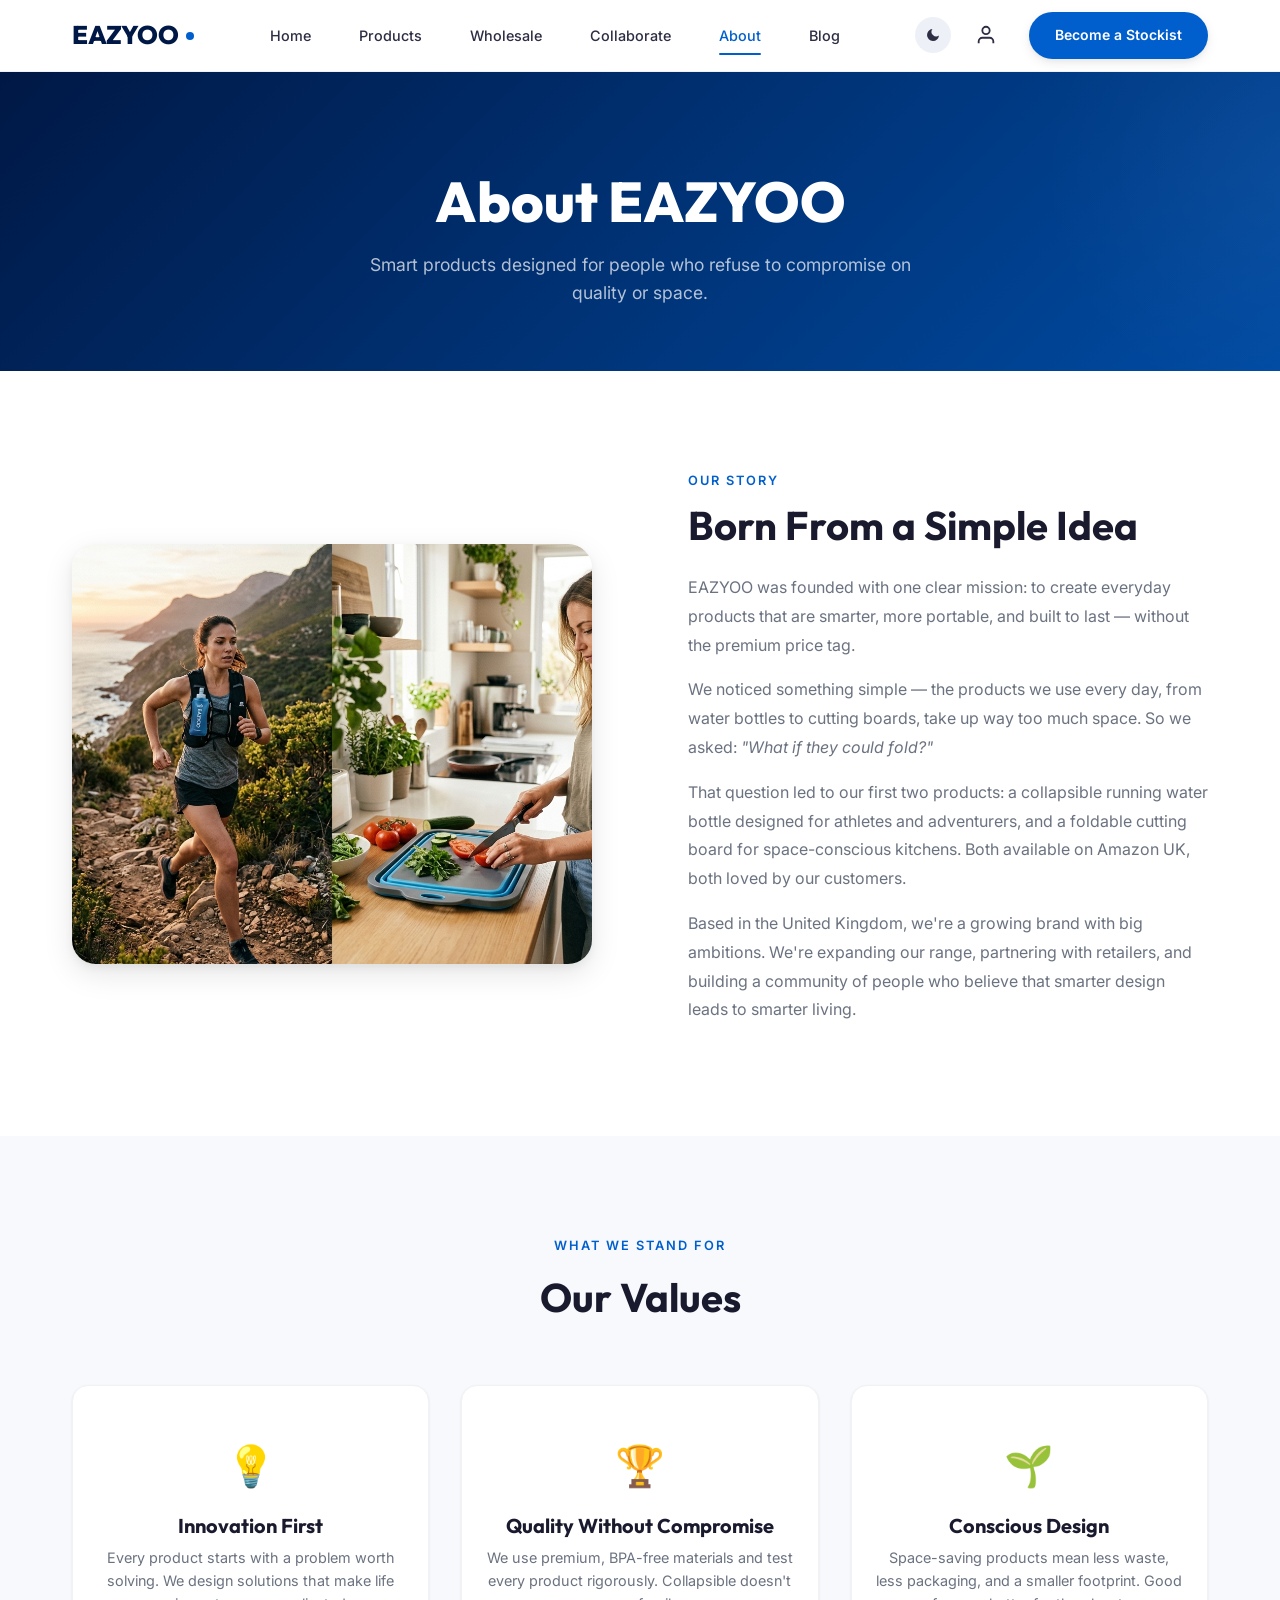
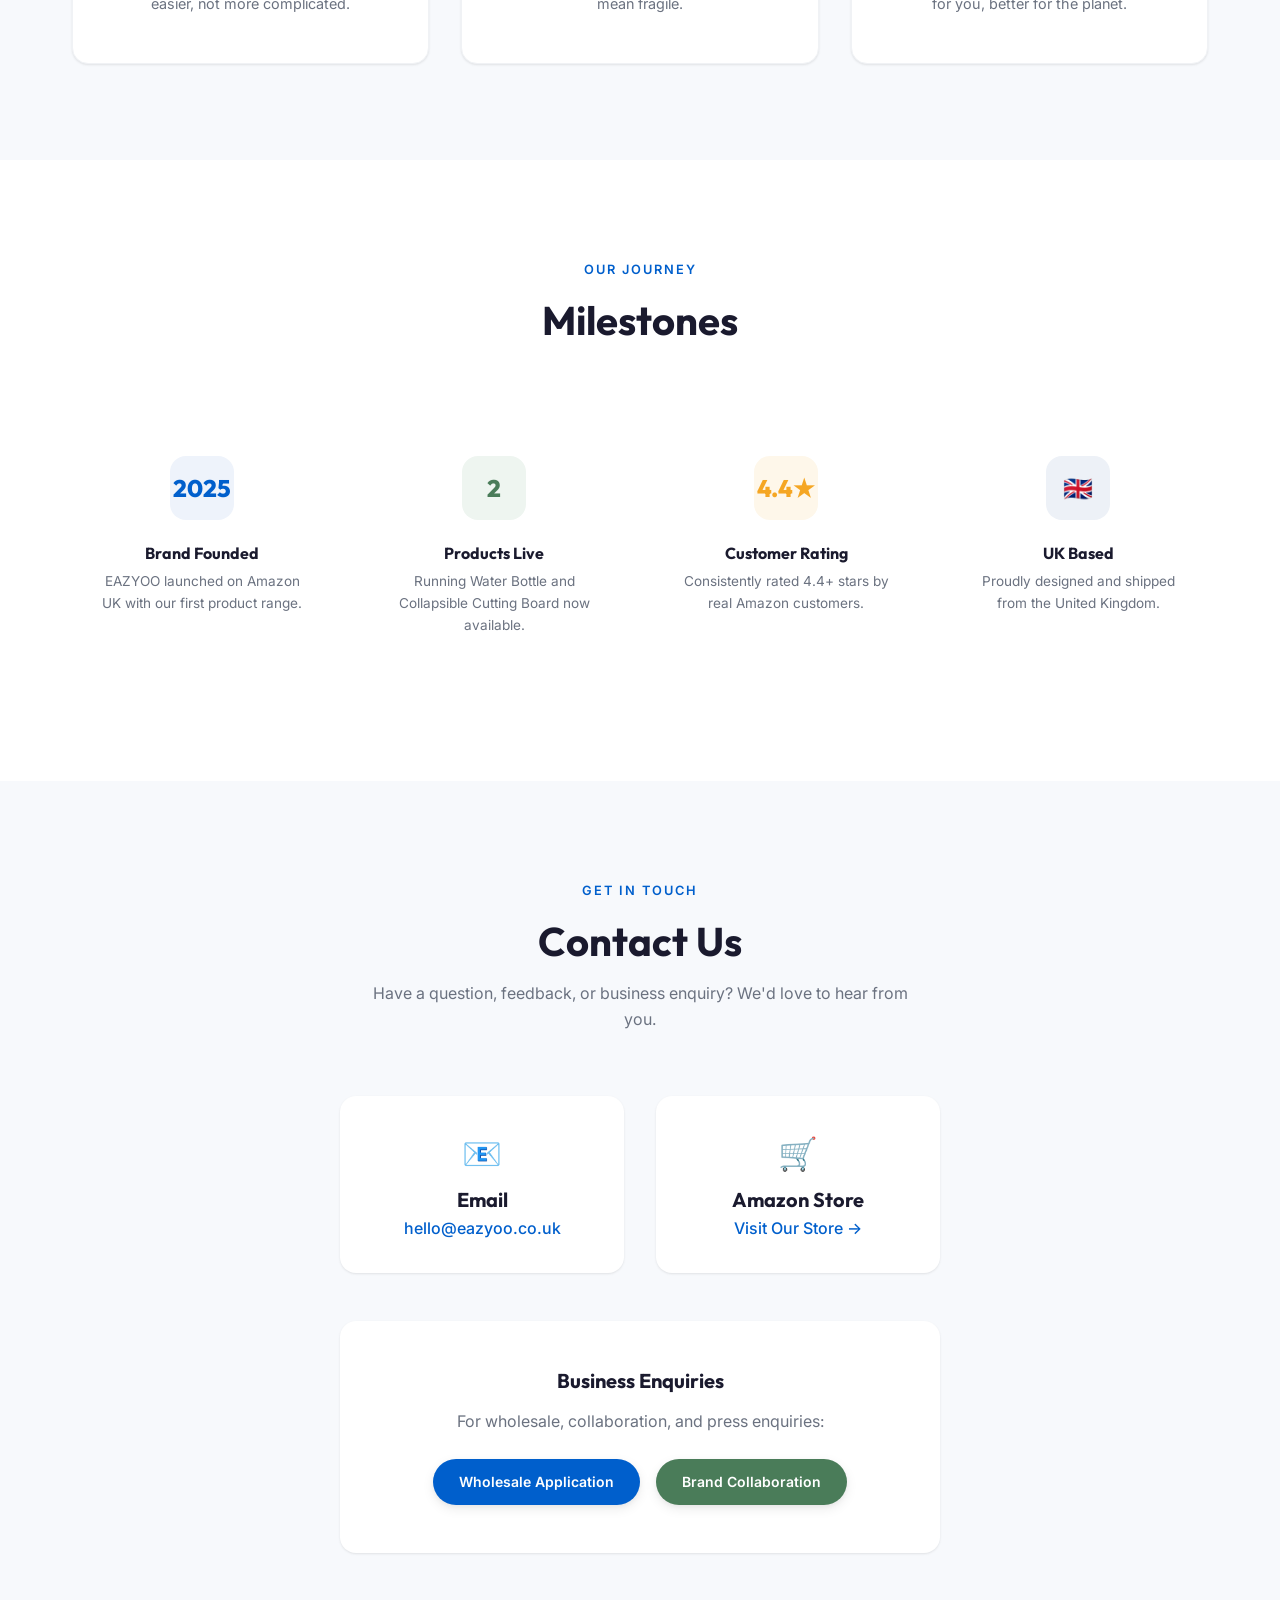
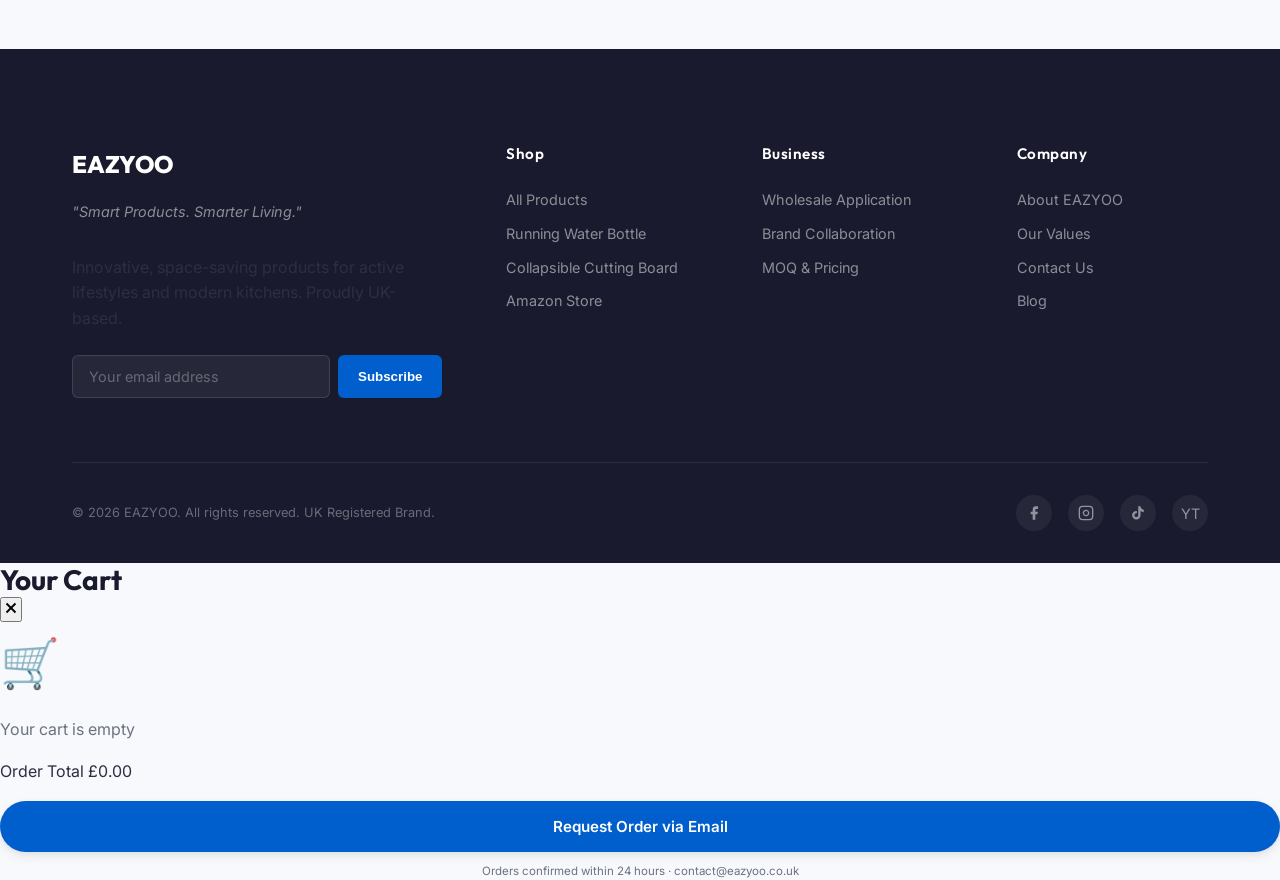
==== commit ff7e4090: "Add custom cart engine, dark mode, stock badges, and site-wide fixes - js/cart.js: new localStorage " ====
--- a/about.html
+++ b/about.html
@@ -6,7 +6,6 @@
   <title>About EAZYOO — Our Story | UK Kitchen & Outdoor Brand</title>
   <meta name="description" content="Learn about EAZYOO — a UK-based brand creating innovative, collapsible products for active lifestyles and modern kitchens. Our mission, values, and how to get in touch.">
   <link rel="stylesheet" href="css/style.css">
-  <link rel="stylesheet" href="css/shop.css">
 </head>
 <body>
 
@@ -26,6 +25,10 @@
         <a href="blog.html">Blog</a>
       </div>
       <div class="nav-actions">
+        <button id="dark-mode-toggle" class="dark-toggle" aria-label="Toggle dark mode">
+          <svg class="icon-moon" width="16" height="16" viewBox="0 0 24 24" fill="currentColor"><path d="M21 12.79A9 9 0 1111.21 3 7 7 0 0021 12.79z"/></svg>
+          <svg class="icon-sun" width="16" height="16" viewBox="0 0 24 24" fill="none" stroke="currentColor" stroke-width="2"><circle cx="12" cy="12" r="5"/><line x1="12" y1="1" x2="12" y2="3"/><line x1="12" y1="21" x2="12" y2="23"/><line x1="4.22" y1="4.22" x2="5.64" y2="5.64"/><line x1="18.36" y1="18.36" x2="19.78" y2="19.78"/><line x1="1" y1="12" x2="3" y2="12"/><line x1="21" y1="12" x2="23" y2="12"/><line x1="4.22" y1="19.78" x2="5.64" y2="18.36"/><line x1="18.36" y1="5.64" x2="19.78" y2="4.22"/></svg>
+        </button>
         <a href="account.html" class="account-icon" aria-label="My Account" style="display:flex; align-items:center; color:var(--color-text); margin-right:8px;">
           <svg width="22" height="22" viewBox="0 0 24 24" fill="none" stroke="currentColor" stroke-width="2"><path d="M20 21v-2a4 4 0 00-4-4H8a4 4 0 00-4 4v2"/><circle cx="12" cy="7" r="4"/></svg>
         </a>
@@ -36,9 +39,6 @@
       </div>
     </div>
   </nav>
-
-  <!-- ========== NOTICE BOARD ========== -->
-  <div id="site-noticeboard"></div>
 
   <!-- ========== PAGE HEADER ========== -->
   <div class="page-header">
@@ -229,6 +229,7 @@
     </div>
   </footer>
 
+  <script src="js/cart.js"></script>
   <script src="js/main.js"></script>
   <script src="js/content.js"></script>
 </body>
--- a/css/style.css
+++ b/css/style.css
@@ -1347,3 +1347,111 @@
   .values-grid { grid-template-columns: 1fr; }
   .container { padding: 0 var(--space-md); }
 }
+
+/* ============================================
+   DARK MODE
+   [data-theme="dark"] on <html> = JS toggle
+   @media block = system preference fallback
+   ============================================ */
+
+/* -- Variables -- */
+[data-theme="dark"] {
+  --color-bg: #0f1117;
+  --color-bg-alt: #1a1d27;
+  --color-white: #1a1d27;
+  --color-charcoal: #e8eaf6;
+  --color-text: #c8cce8;
+  --color-text-light: #8892b0;
+  --color-text-lighter: #5a6380;
+  --color-border: #2e3350;
+  --color-border-light: #22263a;
+}
+@media (prefers-color-scheme: dark) {
+  :root:not([data-theme="light"]) {
+    --color-bg: #0f1117;
+    --color-bg-alt: #1a1d27;
+    --color-white: #1a1d27;
+    --color-charcoal: #e8eaf6;
+    --color-text: #c8cce8;
+    --color-text-light: #8892b0;
+    --color-text-lighter: #5a6380;
+    --color-border: #2e3350;
+    --color-border-light: #22263a;
+  }
+}
+
+/* -- Navbar -- */
+[data-theme="dark"] .navbar {
+  background: rgba(15,17,23,0.97);
+  border-bottom-color: #2e3350;
+}
+[data-theme="dark"] .navbar.scrolled { background: rgba(15,17,23,0.99); }
+[data-theme="dark"] .nav-links { background: #1a1d27; border-top-color: #2e3350; }
+[data-theme="dark"] .nav-links a { color: #c8cce8; }
+[data-theme="dark"] .mobile-toggle span { background: #c8cce8; }
+[data-theme="dark"] .nav-brand .logo-text { color: #e8eaf6; }
+
+@media (prefers-color-scheme: dark) {
+  :root:not([data-theme="light"]) .navbar { background: rgba(15,17,23,0.97); border-bottom-color: #2e3350; }
+  :root:not([data-theme="light"]) .nav-links { background: #1a1d27; }
+  :root:not([data-theme="light"]) .nav-links a { color: #c8cce8; }
+  :root:not([data-theme="light"]) .mobile-toggle span { background: #c8cce8; }
+}
+
+/* -- Headings -- */
+[data-theme="dark"] h1,[data-theme="dark"] h2,[data-theme="dark"] h3,
+[data-theme="dark"] h4,[data-theme="dark"] h5,[data-theme="dark"] h6 { color: #e8eaf6; }
+@media (prefers-color-scheme: dark) {
+  :root:not([data-theme="light"]) h1,
+  :root:not([data-theme="light"]) h2,
+  :root:not([data-theme="light"]) h3,
+  :root:not([data-theme="light"]) h4 { color: #e8eaf6; }
+}
+
+/* -- Cards & Surfaces -- */
+[data-theme="dark"] .product-card,
+[data-theme="dark"] .mission-card,
+[data-theme="dark"] .collab-card,
+[data-theme="dark"] .value-card { background: #1a1d27; border-color: #2e3350; }
+[data-theme="dark"] .value-card:hover { background: #22263a; }
+[data-theme="dark"] .values-section { background: #1a1d27; border-color: #2e3350; }
+[data-theme="dark"] .category-card { background: #1a1d27; border-color: #2e3350; color: #c8cce8; }
+[data-theme="dark"] .category-card:hover { border-color: var(--color-ocean-blue); }
+
+/* -- Forms -- */
+[data-theme="dark"] .form-control {
+  background: #22263a;
+  border-color: #2e3350;
+  color: #e8eaf6;
+}
+[data-theme="dark"] .form-control:focus { background: #1a1d27; border-color: var(--color-ocean-blue); }
+[data-theme="dark"] .form-container { background: #22263a; border-color: #2e3350; }
+[data-theme="dark"] .form-group label { color: #c8cce8; }
+
+/* -- Page headers -- */
+[data-theme="dark"] body { background: #0f1117; }
+
+/* -- Dark mode toggle button -- */
+.dark-toggle {
+  display: flex;
+  align-items: center;
+  justify-content: center;
+  width: 36px;
+  height: 36px;
+  border: none;
+  background: var(--color-bg-alt);
+  border-radius: 50%;
+  cursor: pointer;
+  transition: all var(--transition-fast);
+  color: var(--color-text);
+  flex-shrink: 0;
+}
+.dark-toggle:hover { background: var(--color-border); transform: scale(1.1); }
+.dark-toggle .icon-sun { display: none; }
+.dark-toggle .icon-moon { display: block; }
+[data-theme="dark"] .dark-toggle .icon-sun { display: block; }
+[data-theme="dark"] .dark-toggle .icon-moon { display: none; }
+@media (prefers-color-scheme: dark) {
+  :root:not([data-theme="light"]) .dark-toggle .icon-sun { display: block; }
+  :root:not([data-theme="light"]) .dark-toggle .icon-moon { display: none; }
+}
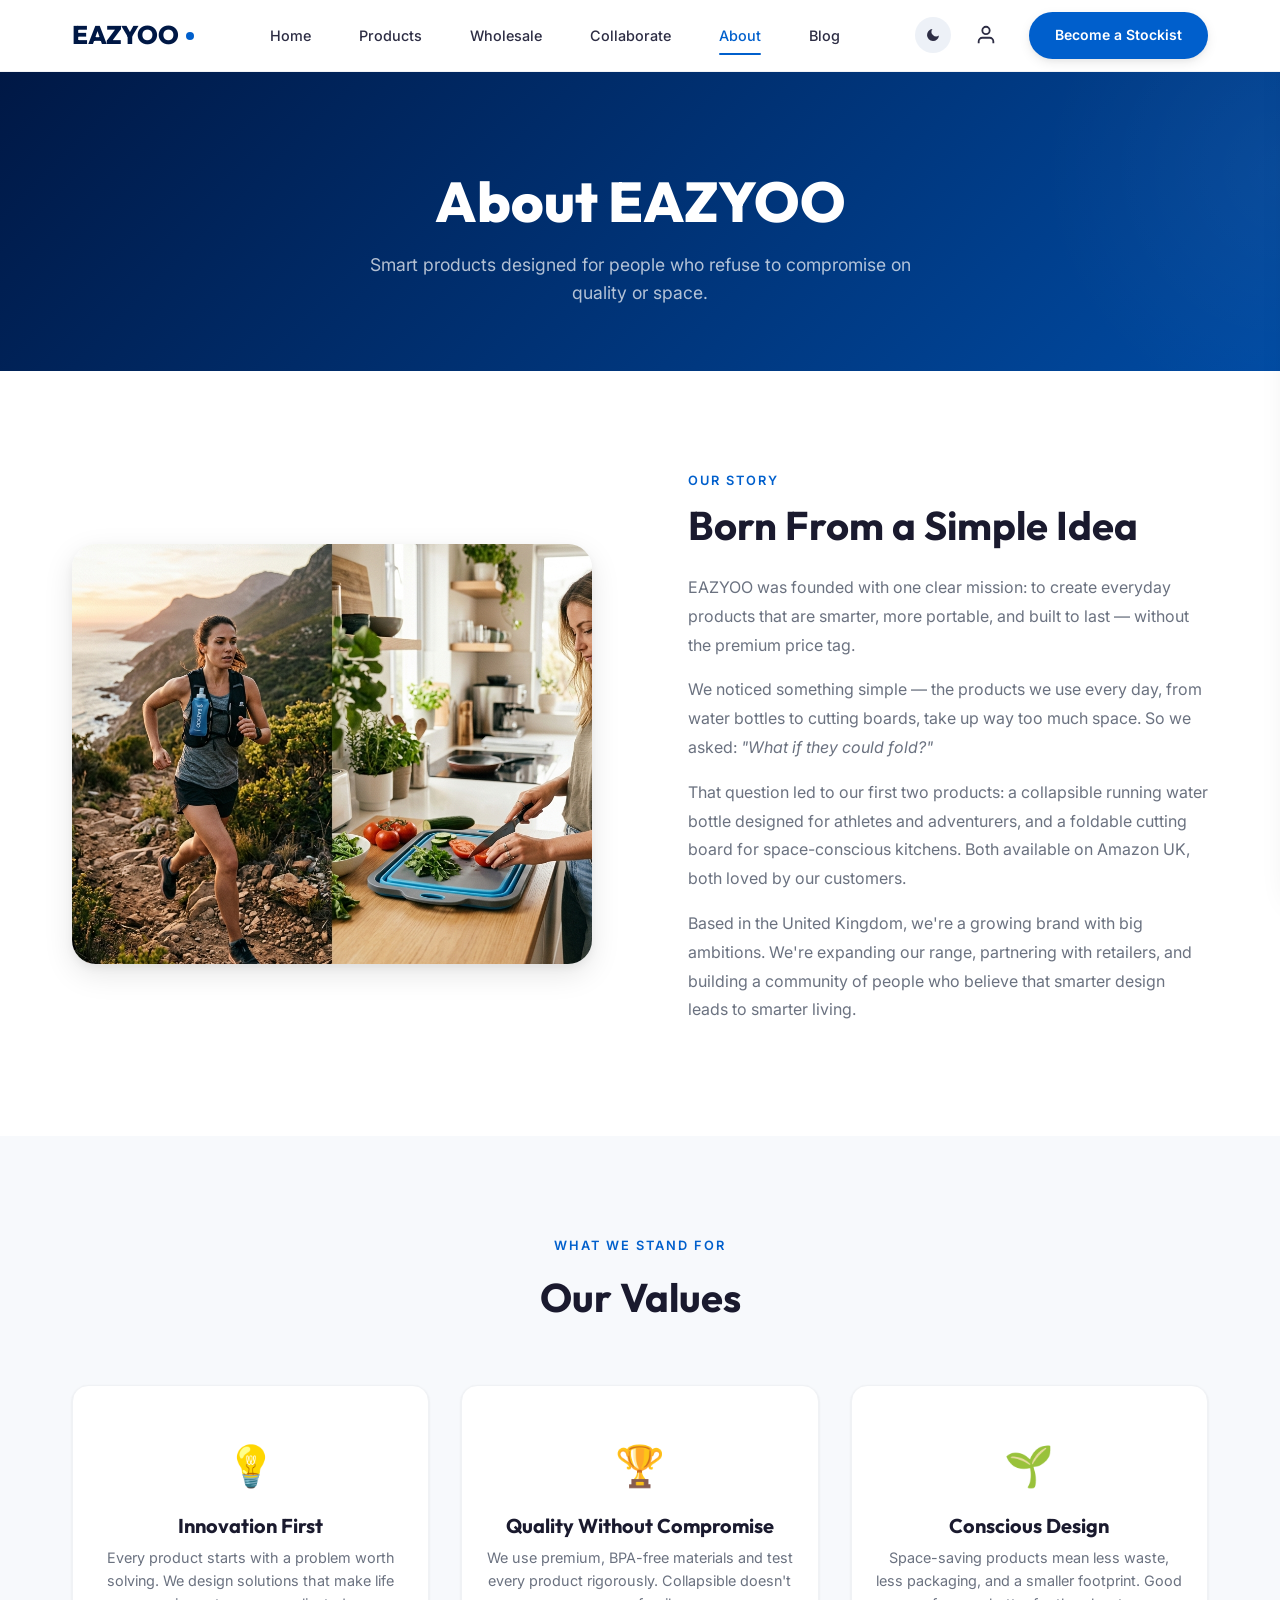
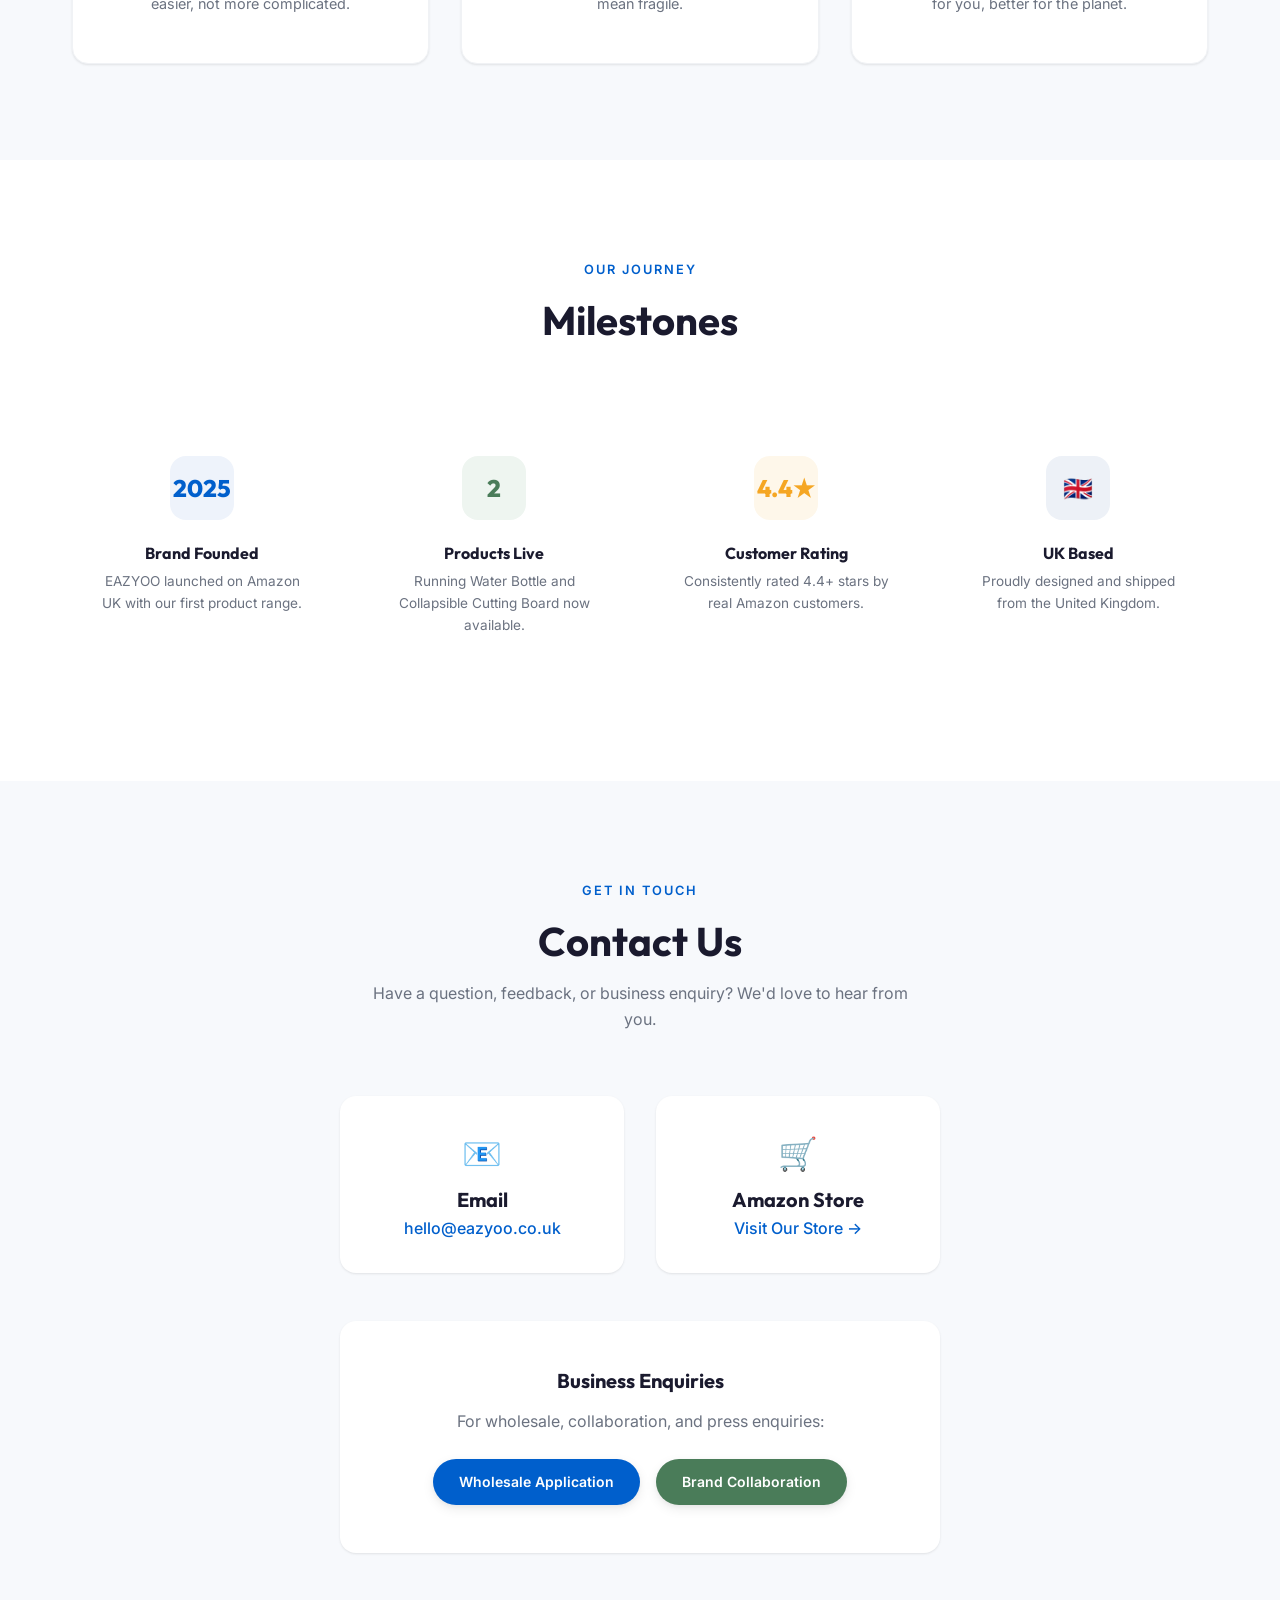
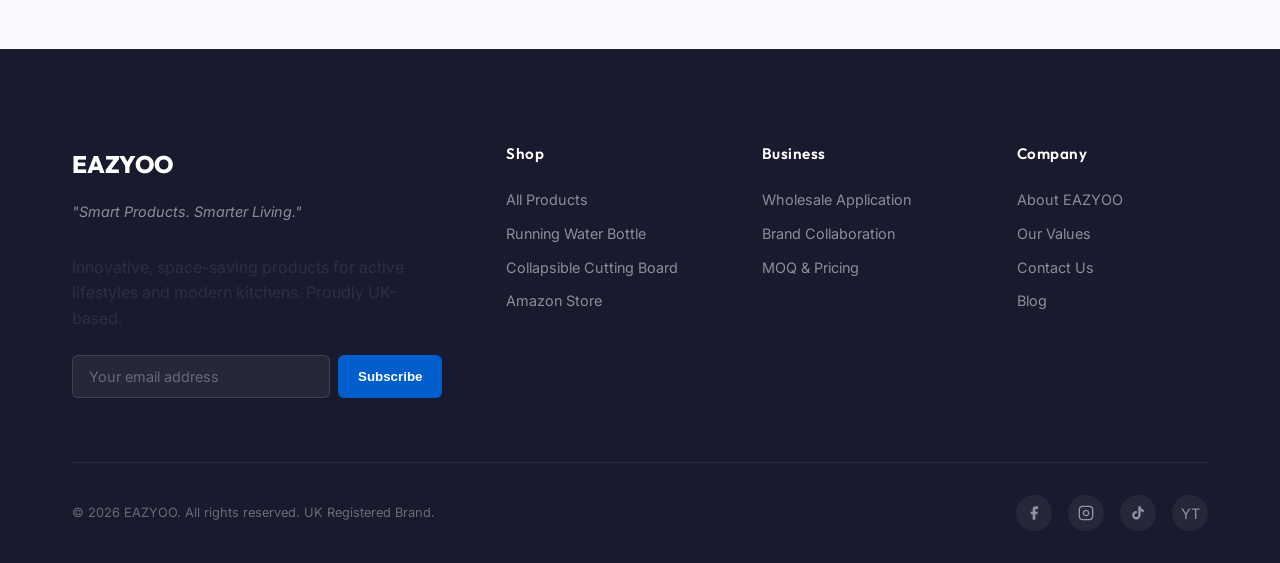
==== commit 439aa5b0: "Merge remote changes + resolve conflicts Keep our cart engine, dark mode, stock badges, and content." ====
--- a/about.html
+++ b/about.html
@@ -6,6 +6,7 @@
   <title>About EAZYOO — Our Story | UK Kitchen & Outdoor Brand</title>
   <meta name="description" content="Learn about EAZYOO — a UK-based brand creating innovative, collapsible products for active lifestyles and modern kitchens. Our mission, values, and how to get in touch.">
   <link rel="stylesheet" href="css/style.css">
+  <link rel="stylesheet" href="css/shop.css">
 </head>
 <body>
 
@@ -40,6 +41,9 @@
     </div>
   </nav>
 
+  <!-- ========== NOTICE BOARD ========== -->
+  <div id="site-noticeboard"></div>
+
   <!-- ========== PAGE HEADER ========== -->
   <div class="page-header">
     <div class="container">
--- a/css/style.css
+++ b/css/style.css
@@ -75,6 +75,100 @@
   --nav-height: 72px;
 }
 
+/* === DARK MODE THEME === */
+[data-theme="dark"] {
+  --color-bg: #0f1117;
+  --color-bg-alt: #161b27;
+  --color-white: #1a2035;
+  --color-surface: #1a2035;
+  --color-charcoal: #f1f5f9;
+  --color-text: #e2e8f0;
+  --color-text-light: #94a3b8;
+  --color-text-lighter: #64748b;
+  --color-border: #2d3748;
+  --color-border-light: #1e2d3d;
+  --color-ocean-blue: #4da6ff;
+  --color-ocean-blue-light: #60b4ff;
+  --color-ocean-blue-dark: #2b8fff;
+  --color-primary: #4da6ff;
+  --color-accent: #34d399;
+  --shadow-sm: 0 1px 3px rgba(0,0,0,0.4), 0 1px 2px rgba(0,0,0,0.3);
+  --shadow-md: 0 4px 12px rgba(0,0,0,0.4), 0 2px 4px rgba(0,0,0,0.3);
+  --shadow-lg: 0 10px 30px rgba(0,0,0,0.5), 0 4px 8px rgba(0,0,0,0.3);
+  --shadow-xl: 0 20px 50px rgba(0,0,0,0.5), 0 8px 16px rgba(0,0,0,0.3);
+}
+
+/* Dark mode overrides for specific components */
+[data-theme="dark"] .navbar {
+  background: rgba(15, 17, 23, 0.97);
+  border-bottom-color: #2d3748;
+}
+[data-theme="dark"] .product-card {
+  background: #1a2035;
+  border-color: #2d3748;
+}
+[data-theme="dark"] .product-card-visual {
+  background: #1e2d3d;
+}
+[data-theme="dark"] .footer {
+  background: #080b12;
+}
+[data-theme="dark"] .category-bar {
+  background: #161b27;
+  border-color: #2d3748;
+}
+[data-theme="dark"] .page-header {
+  background: #161b27;
+  border-color: #2d3748;
+}
+[data-theme="dark"] input,
+[data-theme="dark"] select,
+[data-theme="dark"] textarea {
+  background: #1a2035;
+  border-color: #2d3748;
+  color: #e2e8f0;
+}
+[data-theme="dark"] .hero {
+  background: linear-gradient(135deg, #0f1117 0%, #161b27 100%);
+}
+[data-theme="dark"] .section {
+  background: #0f1117;
+}
+[data-theme="dark"] .section:nth-child(even) {
+  background: #161b27;
+}
+[data-theme="dark"] .card-badge {
+  box-shadow: 0 2px 8px rgba(0,0,0,0.5);
+}
+
+/* Dark mode toggle button */
+.theme-toggle {
+  background: none;
+  border: 1px solid var(--color-border);
+  border-radius: var(--radius-full);
+  width: 38px;
+  height: 38px;
+  display: flex;
+  align-items: center;
+  justify-content: center;
+  cursor: pointer;
+  font-size: 1.1rem;
+  transition: all var(--transition-base);
+  color: var(--color-text);
+  margin-right: 4px;
+  flex-shrink: 0;
+}
+.theme-toggle:hover {
+  background: var(--color-bg-alt);
+  border-color: var(--color-ocean-blue);
+  transform: rotate(20deg);
+}
+
+/* Smooth body transition for theme changes */
+body {
+  transition: background-color 0.3s ease, color 0.3s ease;
+}
+
 /* === RESET & BASE === */
 *,
 *::before,
--- a/css/shop.css
+++ b/css/shop.css
@@ -0,0 +1,745 @@
+/* ============================================
+   EAZYOO Shop Styles
+   Premium Product Cards, Filters, Cart Drawer
+   ============================================ */
+
+/* === CATEGORY BAR === */
+.category-bar {
+  background: var(--color-white);
+  border-bottom: 1px solid var(--color-border);
+  padding: 0;
+  margin-top: var(--nav-height);
+  position: sticky;
+  top: var(--nav-height);
+  z-index: 90;
+}
+.category-bar-scroll {
+  display: flex;
+  gap: 4px;
+  overflow-x: auto;
+  padding: 12px 0;
+  -webkit-overflow-scrolling: touch;
+  scrollbar-width: none;
+}
+.category-bar-scroll::-webkit-scrollbar { display: none; }
+.cat-link {
+  display: flex;
+  align-items: center;
+  gap: 6px;
+  padding: 8px 16px;
+  border-radius: var(--radius-full);
+  font-size: 0.85rem;
+  font-weight: 500;
+  color: var(--color-text);
+  text-decoration: none;
+  white-space: nowrap;
+  background: var(--color-bg);
+  border: 1px solid var(--color-border);
+  transition: all var(--transition-fast);
+}
+.cat-link:hover, .cat-link.active {
+  background: var(--color-ocean-blue);
+  color: white;
+  border-color: var(--color-ocean-blue);
+}
+.cat-icon { font-size: 1rem; }
+
+/* === SHOP LAYOUT === */
+.shop-layout {
+  display: flex;
+  max-width: var(--container-wide);
+  margin: 0 auto;
+  padding: 0 var(--space-xl);
+  min-height: 70vh;
+}
+
+/* === SIDEBAR === */
+.shop-sidebar {
+  width: 260px;
+  flex-shrink: 0;
+  padding: var(--space-xl) var(--space-lg) var(--space-xl) 0;
+  border-right: 1px solid var(--color-border);
+  position: sticky;
+  top: calc(var(--nav-height) + 52px);
+  height: fit-content;
+  max-height: calc(100vh - var(--nav-height) - 52px);
+  overflow-y: auto;
+}
+.sidebar-header {
+  display: flex;
+  justify-content: space-between;
+  align-items: center;
+  margin-bottom: var(--space-xl);
+}
+.sidebar-header h3 {
+  font-family: var(--font-heading);
+  font-size: 1.2rem;
+  font-weight: 700;
+}
+.sidebar-close {
+  display: none;
+  background: none;
+  border: none;
+  font-size: 1.2rem;
+  cursor: pointer;
+  color: var(--color-text-light);
+}
+.filter-section {
+  margin-bottom: var(--space-xl);
+  padding-bottom: var(--space-xl);
+  border-bottom: 1px solid var(--color-border-light);
+}
+.filter-section h4 {
+  font-family: var(--font-heading);
+  font-size: 0.85rem;
+  font-weight: 700;
+  text-transform: uppercase;
+  letter-spacing: 1px;
+  color: var(--color-text-light);
+  margin-bottom: var(--space-md);
+}
+.filter-cat-list {
+  display: flex;
+  flex-direction: column;
+  gap: 4px;
+}
+.filter-cat-btn {
+  display: flex;
+  align-items: center;
+  gap: 8px;
+  padding: 8px 12px;
+  border-radius: var(--radius-sm);
+  font-size: 0.88rem;
+  color: var(--color-text);
+  text-decoration: none;
+  transition: all var(--transition-fast);
+}
+.filter-cat-btn:hover {
+  background: var(--color-bg);
+}
+.filter-cat-btn.active {
+  background: var(--color-ocean-blue);
+  color: white;
+  font-weight: 600;
+}
+.filter-cat-btn .filter-count {
+  margin-left: auto;
+  font-size: 0.75rem;
+  background: var(--color-bg-alt);
+  padding: 2px 8px;
+  border-radius: var(--radius-full);
+  color: var(--color-text-light);
+}
+.filter-cat-btn.active .filter-count {
+  background: rgba(255,255,255,0.2);
+  color: white;
+}
+.price-slider {
+  width: 100%;
+  height: 6px;
+  border-radius: 3px;
+  appearance: none;
+  background: var(--color-border);
+  outline: none;
+}
+.price-slider::-webkit-slider-thumb {
+  appearance: none;
+  width: 20px;
+  height: 20px;
+  border-radius: 50%;
+  background: var(--color-ocean-blue);
+  cursor: pointer;
+  box-shadow: 0 2px 6px rgba(0,95,204,0.3);
+}
+.price-range-labels {
+  display: flex;
+  justify-content: space-between;
+  font-size: 0.8rem;
+  color: var(--color-text-light);
+  margin-top: 8px;
+}
+.sort-select {
+  width: 100%;
+  padding: 10px 12px;
+  border: 1px solid var(--color-border);
+  border-radius: var(--radius-sm);
+  font-family: var(--font-body);
+  font-size: 0.88rem;
+  color: var(--color-text);
+  background: var(--color-white);
+  cursor: pointer;
+}
+
+/* === SHOP MAIN === */
+.shop-main {
+  flex: 1;
+  padding: var(--space-xl) 0 var(--space-xl) var(--space-xl);
+  min-width: 0;
+}
+.shop-header {
+  display: flex;
+  justify-content: space-between;
+  align-items: center;
+  margin-bottom: var(--space-xl);
+}
+.shop-header h1 {
+  font-family: var(--font-heading);
+  font-size: 1.8rem;
+  font-weight: 800;
+}
+.product-count {
+  font-size: 0.88rem;
+  color: var(--color-text-light);
+  margin-top: 4px;
+  display: block;
+}
+.filter-toggle-btn {
+  display: none;
+  align-items: center;
+  gap: 6px;
+  padding: 10px 18px;
+  border: 1px solid var(--color-border);
+  border-radius: var(--radius-full);
+  background: var(--color-white);
+  font-family: var(--font-body);
+  font-size: 0.88rem;
+  font-weight: 600;
+  cursor: pointer;
+  transition: all var(--transition-fast);
+}
+.filter-toggle-btn:hover {
+  border-color: var(--color-ocean-blue);
+  color: var(--color-ocean-blue);
+}
+
+/* === PRODUCT GRID === */
+.product-grid {
+  display: grid;
+  grid-template-columns: repeat(3, 1fr);
+  gap: var(--space-lg);
+}
+
+/* === PRODUCT CARD === */
+.product-card {
+  background: var(--color-white);
+  border-radius: var(--radius-lg);
+  overflow: hidden;
+  border: 1px solid var(--color-border-light);
+  transition: all var(--transition-base);
+  display: flex;
+  flex-direction: column;
+}
+.product-card:hover {
+  box-shadow: var(--shadow-lg);
+  transform: translateY(-4px);
+  border-color: transparent;
+}
+.product-card-visual {
+  position: relative;
+  height: 240px;
+  background: linear-gradient(135deg, #f8f9fb 0%, #eef1f5 100%);
+  overflow: hidden;
+  display: flex;
+  align-items: center;
+  justify-content: center;
+}
+.product-card-img, .product-slider {
+  width: 100%;
+  height: 100%;
+  object-fit: contain;
+  padding: 20px;
+  transition: transform var(--transition-slow);
+}
+.product-card:hover .product-card-img {
+  transform: scale(1.05);
+}
+.product-slider {
+  position: relative;
+}
+.product-slider .slide {
+  position: absolute;
+  top: 0;
+  left: 0;
+  width: 100%;
+  height: 100%;
+  object-fit: contain;
+  padding: 20px;
+  transition: opacity 0.6s ease;
+}
+.card-badge {
+  position: absolute;
+  top: 12px;
+  left: 12px;
+  padding: 4px 12px;
+  border-radius: var(--radius-full);
+  font-size: 0.72rem;
+  font-weight: 700;
+  letter-spacing: 0.5px;
+  text-transform: uppercase;
+  z-index: 2;
+}
+.badge-hot {
+  background: linear-gradient(135deg, #f59e0b, #ef4444);
+  color: white;
+}
+.badge-new {
+  background: linear-gradient(135deg, #3b82f6, #8b5cf6);
+  color: white;
+}
+
+/* === CARD BODY === */
+.product-card-body {
+  padding: 20px;
+  display: flex;
+  flex-direction: column;
+  flex-grow: 1;
+}
+.product-card-category {
+  font-size: 0.75rem;
+  font-weight: 600;
+  text-transform: uppercase;
+  letter-spacing: 1px;
+  color: var(--color-ocean-blue);
+  margin-bottom: 6px;
+}
+.product-card-title {
+  font-family: var(--font-heading);
+  font-size: 1.05rem;
+  font-weight: 700;
+  color: var(--color-charcoal);
+  margin-bottom: 6px;
+  line-height: 1.3;
+}
+.product-card-desc {
+  font-size: 0.85rem;
+  color: var(--color-text-light);
+  line-height: 1.5;
+  margin-bottom: 12px;
+  flex-grow: 1;
+}
+.product-card-rating {
+  display: flex;
+  align-items: center;
+  gap: 6px;
+  margin-bottom: 16px;
+}
+.product-card-rating .stars {
+  color: #f59e0b;
+  font-size: 0.85rem;
+  letter-spacing: 1px;
+}
+.product-card-rating .rating-num {
+  font-size: 0.8rem;
+  color: var(--color-text-light);
+  font-weight: 600;
+}
+
+/* === CARD FOOTER (Price + Button) === */
+.product-card-footer {
+  display: flex;
+  justify-content: space-between;
+  align-items: center;
+  padding-top: 16px;
+  border-top: 1px solid var(--color-border-light);
+  margin-top: auto;
+}
+.product-price {
+  font-family: var(--font-heading);
+  font-size: 1.3rem;
+  font-weight: 800;
+  color: var(--color-charcoal);
+}
+.price-group {
+  display: flex;
+  flex-direction: column;
+  gap: 2px;
+}
+.product-price-old {
+  font-size: 0.8rem;
+  text-decoration: line-through;
+  color: var(--color-text-light);
+}
+.product-price.wholesale {
+  font-family: var(--font-heading);
+  font-size: 1.3rem;
+  font-weight: 800;
+  color: var(--color-ocean-blue);
+}
+.wholesale-badge {
+  font-size: 0.65rem;
+  font-weight: 700;
+  background: var(--color-ocean-blue);
+  color: white;
+  padding: 2px 6px;
+  border-radius: var(--radius-sm);
+  width: fit-content;
+}
+.btn-add-cart {
+  display: inline-flex;
+  align-items: center;
+  gap: 6px;
+  padding: 10px 18px;
+  background: var(--color-charcoal);
+  color: white;
+  border: none;
+  border-radius: var(--radius-full);
+  font-family: var(--font-body);
+  font-size: 0.82rem;
+  font-weight: 600;
+  cursor: pointer;
+  transition: all var(--transition-base);
+  white-space: nowrap;
+}
+.btn-add-cart:hover {
+  background: var(--color-ocean-blue);
+  transform: translateY(-1px);
+  box-shadow: var(--shadow-glow-blue);
+}
+
+/* === CART BUTTON (Header) === */
+.cart-btn {
+  position: relative;
+  background: none;
+  border: none;
+  cursor: pointer;
+  color: var(--color-text);
+  padding: 8px;
+  border-radius: 50%;
+  transition: all var(--transition-fast);
+}
+.cart-btn:hover {
+  background: var(--color-bg);
+  color: var(--color-ocean-blue);
+}
+.cart-badge {
+  position: absolute;
+  top: 0;
+  right: 0;
+  width: 18px;
+  height: 18px;
+  background: #ef4444;
+  color: white;
+  font-size: 0.65rem;
+  font-weight: 700;
+  border-radius: 50%;
+  display: flex;
+  align-items: center;
+  justify-content: center;
+}
+
+/* === CART DRAWER === */
+.cart-overlay {
+  position: fixed;
+  inset: 0;
+  background: rgba(0,0,0,0.4);
+  z-index: 998;
+  opacity: 0;
+  pointer-events: none;
+  transition: opacity 0.3s ease;
+}
+.cart-overlay.open {
+  opacity: 1;
+  pointer-events: all;
+}
+.cart-drawer {
+  position: fixed;
+  top: 0;
+  right: -420px;
+  width: 400px;
+  max-width: 90vw;
+  height: 100vh;
+  background: var(--color-white);
+  z-index: 999;
+  box-shadow: -8px 0 30px rgba(0,0,0,0.1);
+  display: flex;
+  flex-direction: column;
+  transition: right 0.35s cubic-bezier(0.4, 0, 0.2, 1);
+}
+.cart-drawer.open {
+  right: 0;
+}
+.cart-drawer-header {
+  display: flex;
+  justify-content: space-between;
+  align-items: center;
+  padding: 20px 24px;
+  border-bottom: 1px solid var(--color-border);
+}
+.cart-drawer-header h3 {
+  font-family: var(--font-heading);
+  font-weight: 700;
+}
+.cart-close {
+  background: none;
+  border: none;
+  font-size: 1.2rem;
+  cursor: pointer;
+  color: var(--color-text-light);
+  padding: 4px;
+}
+.cart-items {
+  flex: 1;
+  overflow-y: auto;
+  padding: 16px 24px;
+}
+.cart-item {
+  display: flex;
+  gap: 14px;
+  padding: 14px 0;
+  border-bottom: 1px solid var(--color-border-light);
+}
+.cart-item-img {
+  width: 64px;
+  height: 64px;
+  object-fit: contain;
+  background: var(--color-bg);
+  border-radius: var(--radius-sm);
+  padding: 4px;
+}
+.cart-item-info {
+  flex: 1;
+}
+.cart-item-name {
+  font-weight: 600;
+  font-size: 0.9rem;
+  margin-bottom: 4px;
+}
+.cart-item-price {
+  font-weight: 700;
+  color: var(--color-ocean-blue);
+  font-size: 0.95rem;
+  margin-bottom: 8px;
+}
+.cart-item-controls {
+  display: flex;
+  align-items: center;
+  gap: 8px;
+}
+.cart-item-controls button {
+  width: 28px;
+  height: 28px;
+  border: 1px solid var(--color-border);
+  border-radius: var(--radius-sm);
+  background: var(--color-white);
+  cursor: pointer;
+  font-size: 0.9rem;
+  display: flex;
+  align-items: center;
+  justify-content: center;
+  transition: all var(--transition-fast);
+}
+.cart-item-controls button:hover {
+  border-color: var(--color-ocean-blue);
+  color: var(--color-ocean-blue);
+}
+.cart-item-controls span {
+  font-weight: 600;
+  font-size: 0.9rem;
+  min-width: 20px;
+  text-align: center;
+}
+.cart-drawer-footer {
+  padding: 20px 24px;
+  border-top: 1px solid var(--color-border);
+}
+.cart-total-row {
+  display: flex;
+  justify-content: space-between;
+  font-family: var(--font-heading);
+  font-size: 1.1rem;
+  font-weight: 700;
+}
+
+/* === HOMEPAGE CATEGORY SHOWCASE === */
+.categories-grid {
+  display: grid;
+  grid-template-columns: repeat(4, 1fr);
+  gap: var(--space-lg);
+}
+.category-card {
+  background: var(--color-white);
+  border: 1px solid var(--color-border-light);
+  border-radius: var(--radius-lg);
+  padding: var(--space-xl);
+  text-align: center;
+  text-decoration: none;
+  color: var(--color-text);
+  transition: all var(--transition-base);
+}
+.category-card:hover {
+  box-shadow: var(--shadow-lg);
+  transform: translateY(-4px);
+  border-color: var(--color-ocean-blue);
+}
+.category-icon {
+  font-size: 2.5rem;
+  display: block;
+  margin-bottom: 12px;
+}
+.category-card h4 {
+  font-family: var(--font-heading);
+  font-size: 1rem;
+  font-weight: 700;
+  margin-bottom: 4px;
+}
+.category-card p {
+  font-size: 0.8rem;
+  color: var(--color-text-light);
+}
+
+/* === TOAST ANIMATION === */
+@keyframes slideUp {
+  from { transform: translateY(20px); opacity: 0; }
+  to { transform: translateY(0); opacity: 1; }
+}
+
+/* === RESPONSIVE === */
+@media (max-width: 1024px) {
+  .product-grid { grid-template-columns: repeat(2, 1fr); }
+  .categories-grid { grid-template-columns: repeat(2, 1fr); }
+  
+  .shop-sidebar {
+    position: fixed;
+    top: 0;
+    left: -300px;
+    width: 280px;
+    height: 100vh;
+    background: var(--color-white);
+    z-index: 200;
+    padding: var(--space-xl);
+    border-right: 1px solid var(--color-border);
+    transition: left 0.3s ease;
+    overflow-y: auto;
+  }
+  .shop-sidebar.open { left: 0; }
+  .sidebar-close { display: block; }
+  .filter-toggle-btn { display: flex; }
+  .shop-main { padding-left: 0; }
+}
+
+@media (max-width: 640px) {
+  .product-grid { grid-template-columns: 1fr; gap: var(--space-md); }
+  .categories-grid { grid-template-columns: repeat(2, 1fr); gap: var(--space-md); }
+  .shop-header h1 { font-size: 1.4rem; }
+  .product-card-visual { height: 200px; }
+  .cart-drawer { width: 100vw; max-width: 100vw; right: -100vw; }
+}
+
+/* === STOCK BADGES === */
+.stock-badge {
+  display: inline-flex;
+  align-items: center;
+  gap: 4px;
+  font-size: 0.72rem;
+  font-weight: 700;
+  padding: 3px 10px;
+  border-radius: var(--radius-full);
+  margin-bottom: 10px;
+  letter-spacing: 0.3px;
+}
+.stock-in {
+  background: #d1fae5;
+  color: #065f46;
+}
+.stock-low {
+  background: #fef3c7;
+  color: #92400e;
+}
+.stock-out {
+  background: #fee2e2;
+  color: #991b1b;
+}
+
+/* === TOAST NOTIFICATIONS === */
+.ez-toast {
+  position: fixed;
+  bottom: 24px;
+  left: 50%;
+  transform: translateX(-50%) translateY(20px);
+  background: var(--color-charcoal);
+  color: white;
+  padding: 12px 20px;
+  border-radius: var(--radius-full);
+  font-size: 0.88rem;
+  font-weight: 600;
+  display: flex;
+  align-items: center;
+  gap: 8px;
+  z-index: 1100;
+  opacity: 0;
+  pointer-events: none;
+  box-shadow: var(--shadow-lg);
+  transition: opacity 0.3s, transform 0.3s;
+  white-space: nowrap;
+}
+.ez-toast.show {
+  opacity: 1;
+  transform: translateX(-50%) translateY(0);
+}
+.ez-toast-error {
+  background: #ef4444;
+}
+
+/* === CART EMPTY STATE === */
+.cart-empty {
+  display: flex;
+  flex-direction: column;
+  align-items: center;
+  justify-content: center;
+  padding: 48px 24px;
+  text-align: center;
+  min-height: 200px;
+}
+
+/* === CART REMOVE BUTTON === */
+.cart-remove-btn {
+  background: none;
+  border: none;
+  color: var(--color-text-lighter);
+  cursor: pointer;
+  font-size: 0.9rem;
+  padding: 4px;
+  line-height: 1;
+  transition: color var(--transition-fast);
+}
+.cart-remove-btn:hover { color: #ef4444; }
+
+/* === DARK MODE — SHOP ELEMENTS === */
+[data-theme="dark"] .category-bar { background: #0f1117; border-bottom-color: #2e3350; }
+[data-theme="dark"] .cat-link { background: #1a1d27; border-color: #2e3350; color: #c8cce8; }
+[data-theme="dark"] .cat-link:hover, [data-theme="dark"] .cat-link.active { background: var(--color-ocean-blue); border-color: var(--color-ocean-blue); color: white; }
+[data-theme="dark"] .shop-sidebar { background: #1a1d27; border-right-color: #2e3350; }
+[data-theme="dark"] .filter-section h4 { color: #e8eaf6; }
+[data-theme="dark"] .filter-cat-btn { color: #c8cce8; border-color: #2e3350; }
+[data-theme="dark"] .filter-cat-btn:hover { background: #22263a; }
+[data-theme="dark"] .filter-cat-btn.active { background: var(--color-ocean-blue); color: white; }
+[data-theme="dark"] .sort-select { background: #22263a; border-color: #2e3350; color: #e8eaf6; }
+[data-theme="dark"] .product-card { background: #1a1d27; border-color: #2e3350; }
+[data-theme="dark"] .product-card-visual { background: #22263a; }
+[data-theme="dark"] .product-card-title { color: #e8eaf6; }
+[data-theme="dark"] .product-card-footer { border-top-color: #2e3350; }
+[data-theme="dark"] .product-price { color: #e8eaf6; }
+[data-theme="dark"] .btn-add-cart { background: #334155; color: #e8eaf6; }
+[data-theme="dark"] .btn-add-cart:hover { background: var(--color-ocean-blue); }
+[data-theme="dark"] .stock-in { background: #064e3b; color: #6ee7b7; }
+[data-theme="dark"] .stock-low { background: #78350f; color: #fcd34d; }
+[data-theme="dark"] .stock-out { background: #7f1d1d; color: #fca5a5; }
+[data-theme="dark"] .cart-drawer { background: #1a1d27; }
+[data-theme="dark"] .cart-drawer-header { border-bottom-color: #2e3350; }
+[data-theme="dark"] .cart-drawer-header h3 { color: #e8eaf6; }
+[data-theme="dark"] .cart-close { color: #8892b0; }
+[data-theme="dark"] .cart-item { border-bottom-color: #2e3350; }
+[data-theme="dark"] .cart-item-img { background: #22263a; }
+[data-theme="dark"] .cart-item-name { color: #e8eaf6; }
+[data-theme="dark"] .cart-item-controls button { background: #22263a; border-color: #2e3350; color: #c8cce8; }
+[data-theme="dark"] .cart-drawer-footer { border-top-color: #2e3350; }
+[data-theme="dark"] .cart-total-row { color: #e8eaf6; }
+[data-theme="dark"] .category-card { background: #1a1d27; border-color: #2e3350; color: #c8cce8; }
+[data-theme="dark"] .ez-toast { background: #334155; }
+
+@media (prefers-color-scheme: dark) {
+  :root:not([data-theme="light"]) .cart-drawer { background: #1a1d27; }
+  :root:not([data-theme="light"]) .product-card { background: #1a1d27; border-color: #2e3350; }
+  :root:not([data-theme="light"]) .product-card-title { color: #e8eaf6; }
+  :root:not([data-theme="light"]) .category-bar { background: #0f1117; border-bottom-color: #2e3350; }
+}
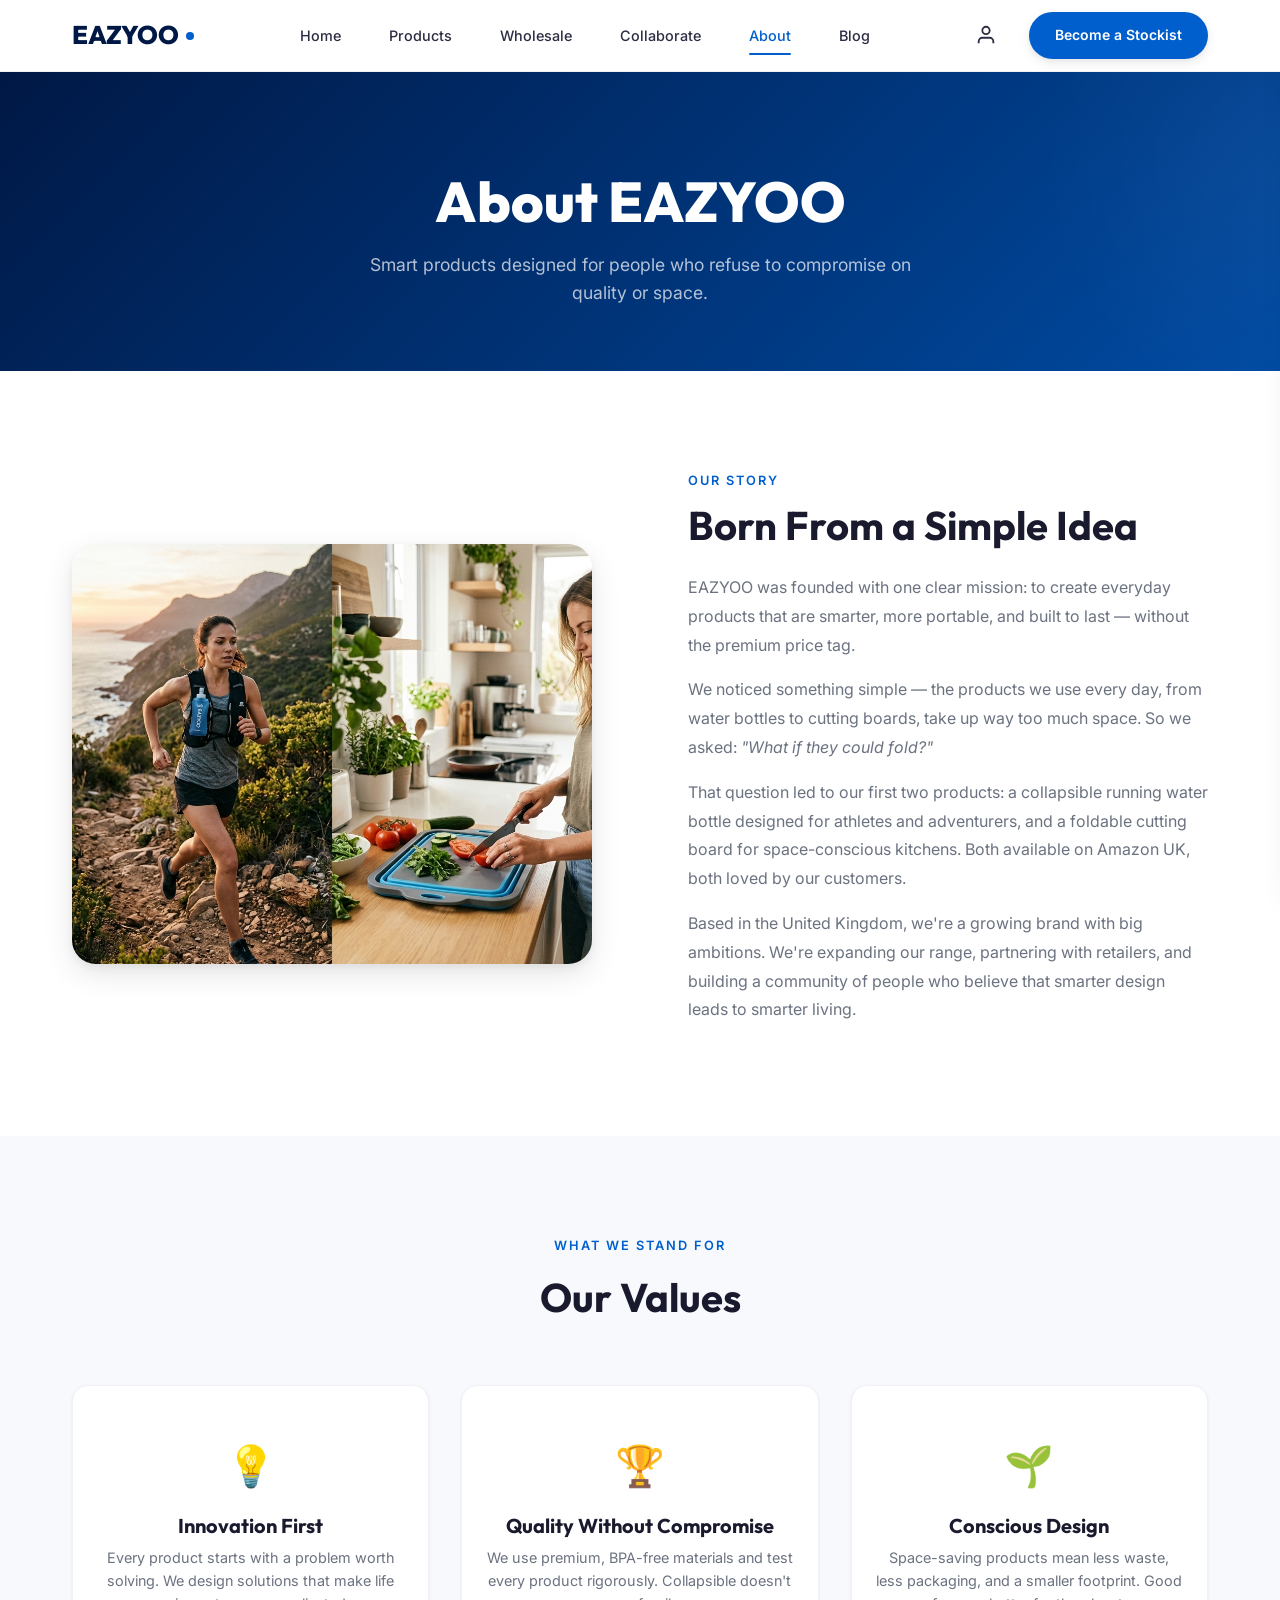
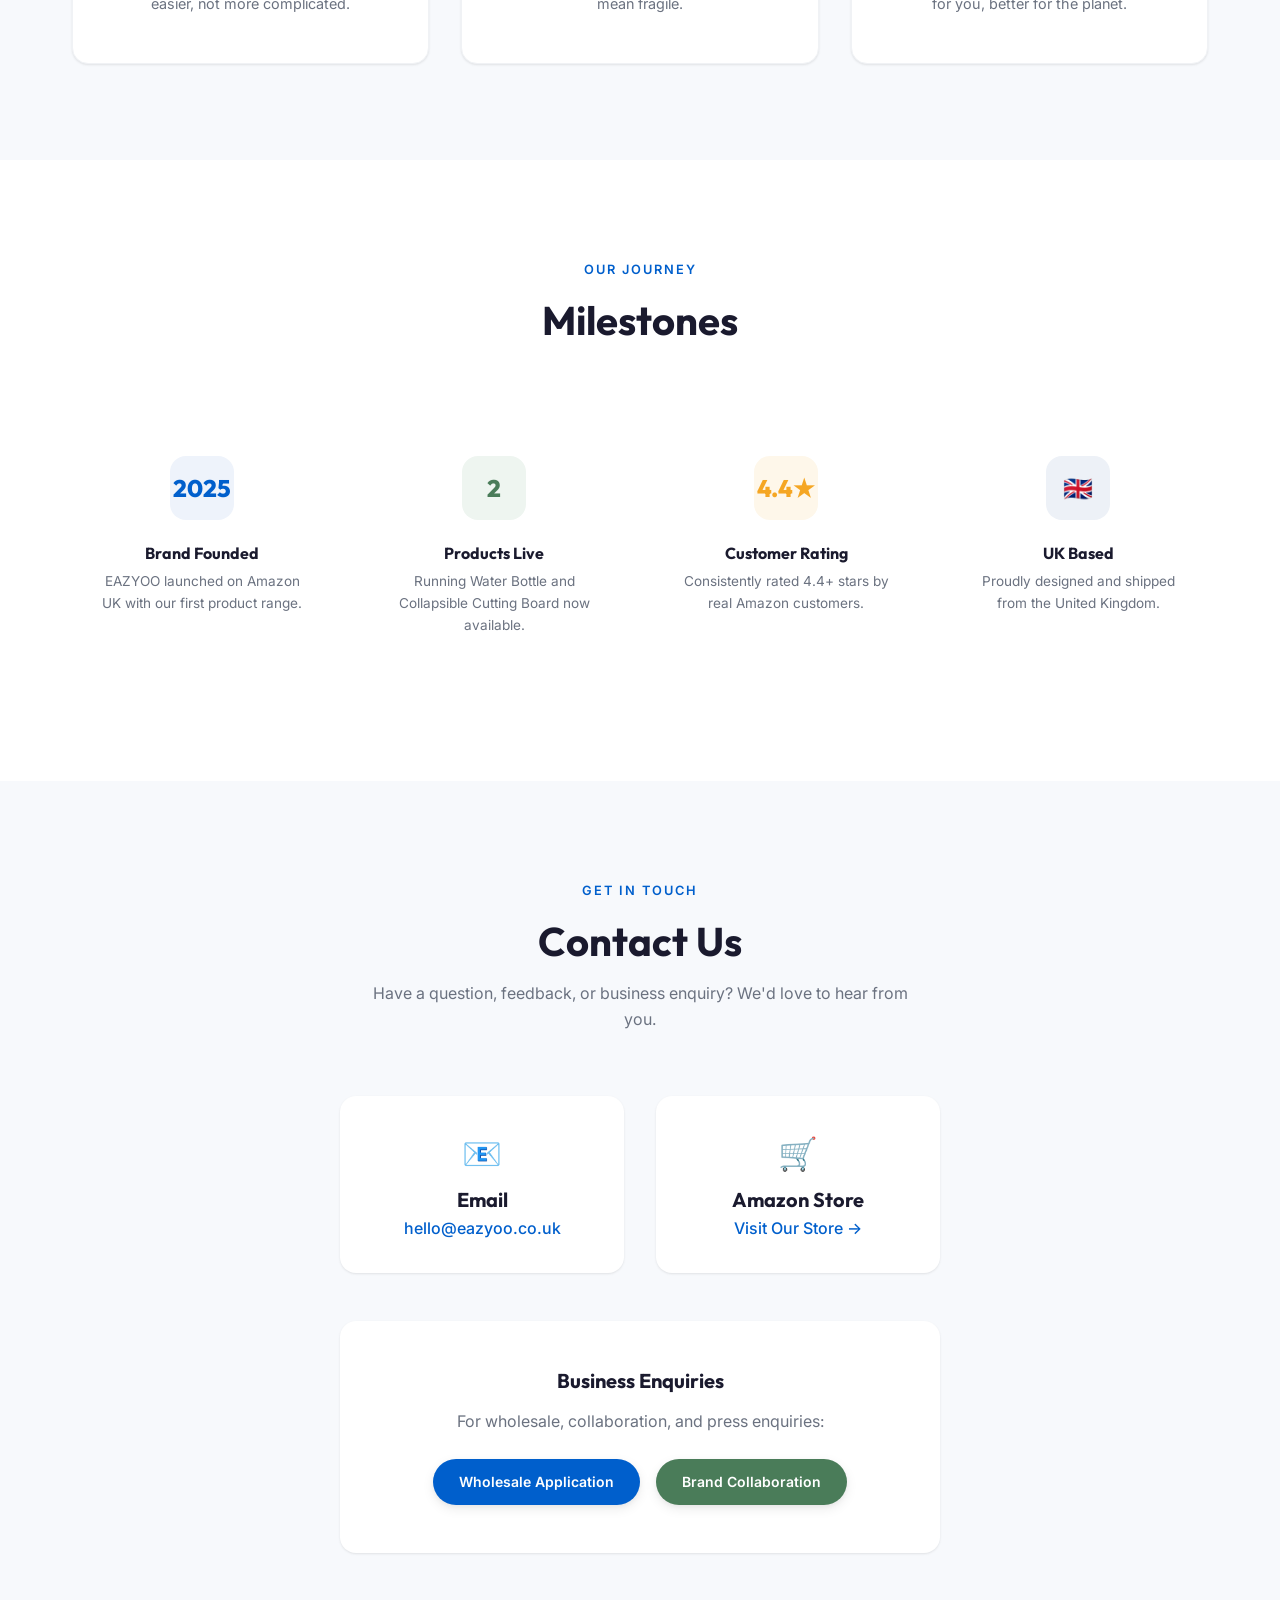
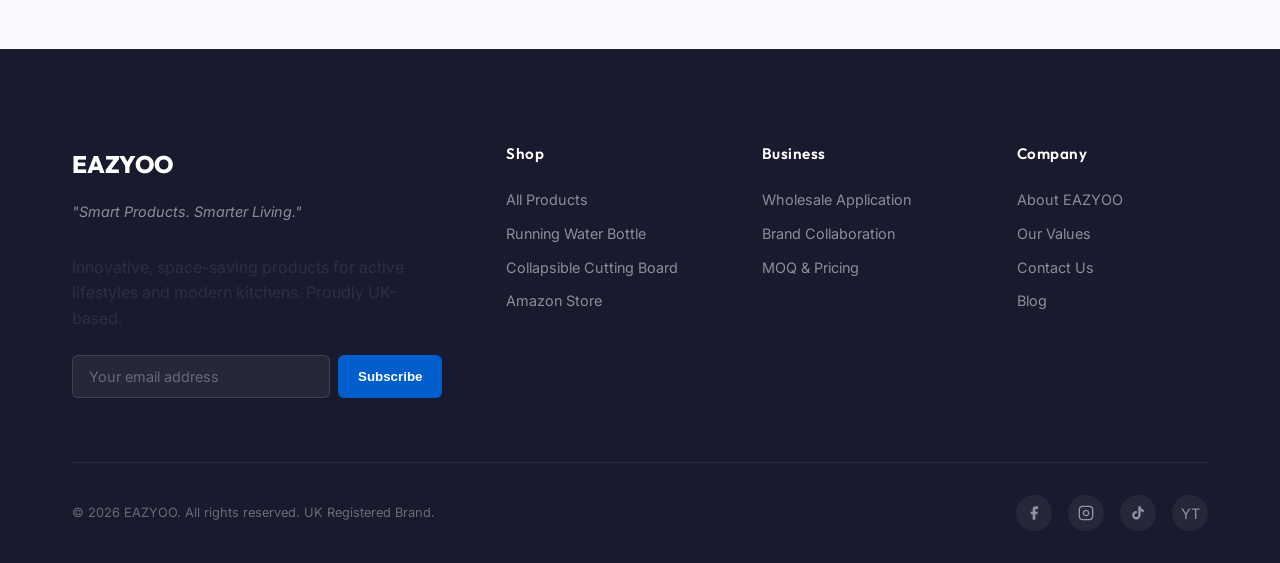
==== commit 4f5ee4a4: "Add admin approval, own-brand section, 4-col grid; remove dark mode; add SEO blog posts - Registrati" ====
--- a/about.html
+++ b/about.html
@@ -26,10 +26,6 @@
         <a href="blog.html">Blog</a>
       </div>
       <div class="nav-actions">
-        <button id="dark-mode-toggle" class="dark-toggle" aria-label="Toggle dark mode">
-          <svg class="icon-moon" width="16" height="16" viewBox="0 0 24 24" fill="currentColor"><path d="M21 12.79A9 9 0 1111.21 3 7 7 0 0021 12.79z"/></svg>
-          <svg class="icon-sun" width="16" height="16" viewBox="0 0 24 24" fill="none" stroke="currentColor" stroke-width="2"><circle cx="12" cy="12" r="5"/><line x1="12" y1="1" x2="12" y2="3"/><line x1="12" y1="21" x2="12" y2="23"/><line x1="4.22" y1="4.22" x2="5.64" y2="5.64"/><line x1="18.36" y1="18.36" x2="19.78" y2="19.78"/><line x1="1" y1="12" x2="3" y2="12"/><line x1="21" y1="12" x2="23" y2="12"/><line x1="4.22" y1="19.78" x2="5.64" y2="18.36"/><line x1="18.36" y1="5.64" x2="19.78" y2="4.22"/></svg>
-        </button>
         <a href="account.html" class="account-icon" aria-label="My Account" style="display:flex; align-items:center; color:var(--color-text); margin-right:8px;">
           <svg width="22" height="22" viewBox="0 0 24 24" fill="none" stroke="currentColor" stroke-width="2"><path d="M20 21v-2a4 4 0 00-4-4H8a4 4 0 00-4 4v2"/><circle cx="12" cy="7" r="4"/></svg>
         </a>
--- a/css/style.css
+++ b/css/style.css
@@ -75,100 +75,6 @@
   --nav-height: 72px;
 }
 
-/* === DARK MODE THEME === */
-[data-theme="dark"] {
-  --color-bg: #0f1117;
-  --color-bg-alt: #161b27;
-  --color-white: #1a2035;
-  --color-surface: #1a2035;
-  --color-charcoal: #f1f5f9;
-  --color-text: #e2e8f0;
-  --color-text-light: #94a3b8;
-  --color-text-lighter: #64748b;
-  --color-border: #2d3748;
-  --color-border-light: #1e2d3d;
-  --color-ocean-blue: #4da6ff;
-  --color-ocean-blue-light: #60b4ff;
-  --color-ocean-blue-dark: #2b8fff;
-  --color-primary: #4da6ff;
-  --color-accent: #34d399;
-  --shadow-sm: 0 1px 3px rgba(0,0,0,0.4), 0 1px 2px rgba(0,0,0,0.3);
-  --shadow-md: 0 4px 12px rgba(0,0,0,0.4), 0 2px 4px rgba(0,0,0,0.3);
-  --shadow-lg: 0 10px 30px rgba(0,0,0,0.5), 0 4px 8px rgba(0,0,0,0.3);
-  --shadow-xl: 0 20px 50px rgba(0,0,0,0.5), 0 8px 16px rgba(0,0,0,0.3);
-}
-
-/* Dark mode overrides for specific components */
-[data-theme="dark"] .navbar {
-  background: rgba(15, 17, 23, 0.97);
-  border-bottom-color: #2d3748;
-}
-[data-theme="dark"] .product-card {
-  background: #1a2035;
-  border-color: #2d3748;
-}
-[data-theme="dark"] .product-card-visual {
-  background: #1e2d3d;
-}
-[data-theme="dark"] .footer {
-  background: #080b12;
-}
-[data-theme="dark"] .category-bar {
-  background: #161b27;
-  border-color: #2d3748;
-}
-[data-theme="dark"] .page-header {
-  background: #161b27;
-  border-color: #2d3748;
-}
-[data-theme="dark"] input,
-[data-theme="dark"] select,
-[data-theme="dark"] textarea {
-  background: #1a2035;
-  border-color: #2d3748;
-  color: #e2e8f0;
-}
-[data-theme="dark"] .hero {
-  background: linear-gradient(135deg, #0f1117 0%, #161b27 100%);
-}
-[data-theme="dark"] .section {
-  background: #0f1117;
-}
-[data-theme="dark"] .section:nth-child(even) {
-  background: #161b27;
-}
-[data-theme="dark"] .card-badge {
-  box-shadow: 0 2px 8px rgba(0,0,0,0.5);
-}
-
-/* Dark mode toggle button */
-.theme-toggle {
-  background: none;
-  border: 1px solid var(--color-border);
-  border-radius: var(--radius-full);
-  width: 38px;
-  height: 38px;
-  display: flex;
-  align-items: center;
-  justify-content: center;
-  cursor: pointer;
-  font-size: 1.1rem;
-  transition: all var(--transition-base);
-  color: var(--color-text);
-  margin-right: 4px;
-  flex-shrink: 0;
-}
-.theme-toggle:hover {
-  background: var(--color-bg-alt);
-  border-color: var(--color-ocean-blue);
-  transform: rotate(20deg);
-}
-
-/* Smooth body transition for theme changes */
-body {
-  transition: background-color 0.3s ease, color 0.3s ease;
-}
-
 /* === RESET & BASE === */
 *,
 *::before,
@@ -640,8 +546,14 @@
 
 .products-grid {
   display: grid;
-  grid-template-columns: repeat(2, 1fr);
-  gap: var(--space-2xl);
+  grid-template-columns: repeat(4, 1fr);
+  gap: var(--space-lg);
+}
+@media (max-width: 1100px) {
+  .products-grid { grid-template-columns: repeat(3, 1fr); }
+}
+@media (max-width: 820px) {
+  .products-grid { grid-template-columns: repeat(2, 1fr); }
 }
 
 .product-card {
@@ -1370,8 +1282,10 @@
 }
 
 /* === RESPONSIVE === */
+@media (max-width: 560px) {
+  .products-grid { grid-template-columns: 1fr; }
+}
 @media (max-width: 1024px) {
-  .products-grid { grid-template-columns: 1fr; }
   .values-grid { grid-template-columns: repeat(2, 1fr); }
   .footer-grid { grid-template-columns: 1fr 1fr; }
   .wholesale-inner { flex-direction: column; text-align: center; }
@@ -1441,111 +1355,3 @@
   .values-grid { grid-template-columns: 1fr; }
   .container { padding: 0 var(--space-md); }
 }
-
-/* ============================================
-   DARK MODE
-   [data-theme="dark"] on <html> = JS toggle
-   @media block = system preference fallback
-   ============================================ */
-
-/* -- Variables -- */
-[data-theme="dark"] {
-  --color-bg: #0f1117;
-  --color-bg-alt: #1a1d27;
-  --color-white: #1a1d27;
-  --color-charcoal: #e8eaf6;
-  --color-text: #c8cce8;
-  --color-text-light: #8892b0;
-  --color-text-lighter: #5a6380;
-  --color-border: #2e3350;
-  --color-border-light: #22263a;
-}
-@media (prefers-color-scheme: dark) {
-  :root:not([data-theme="light"]) {
-    --color-bg: #0f1117;
-    --color-bg-alt: #1a1d27;
-    --color-white: #1a1d27;
-    --color-charcoal: #e8eaf6;
-    --color-text: #c8cce8;
-    --color-text-light: #8892b0;
-    --color-text-lighter: #5a6380;
-    --color-border: #2e3350;
-    --color-border-light: #22263a;
-  }
-}
-
-/* -- Navbar -- */
-[data-theme="dark"] .navbar {
-  background: rgba(15,17,23,0.97);
-  border-bottom-color: #2e3350;
-}
-[data-theme="dark"] .navbar.scrolled { background: rgba(15,17,23,0.99); }
-[data-theme="dark"] .nav-links { background: #1a1d27; border-top-color: #2e3350; }
-[data-theme="dark"] .nav-links a { color: #c8cce8; }
-[data-theme="dark"] .mobile-toggle span { background: #c8cce8; }
-[data-theme="dark"] .nav-brand .logo-text { color: #e8eaf6; }
-
-@media (prefers-color-scheme: dark) {
-  :root:not([data-theme="light"]) .navbar { background: rgba(15,17,23,0.97); border-bottom-color: #2e3350; }
-  :root:not([data-theme="light"]) .nav-links { background: #1a1d27; }
-  :root:not([data-theme="light"]) .nav-links a { color: #c8cce8; }
-  :root:not([data-theme="light"]) .mobile-toggle span { background: #c8cce8; }
-}
-
-/* -- Headings -- */
-[data-theme="dark"] h1,[data-theme="dark"] h2,[data-theme="dark"] h3,
-[data-theme="dark"] h4,[data-theme="dark"] h5,[data-theme="dark"] h6 { color: #e8eaf6; }
-@media (prefers-color-scheme: dark) {
-  :root:not([data-theme="light"]) h1,
-  :root:not([data-theme="light"]) h2,
-  :root:not([data-theme="light"]) h3,
-  :root:not([data-theme="light"]) h4 { color: #e8eaf6; }
-}
-
-/* -- Cards & Surfaces -- */
-[data-theme="dark"] .product-card,
-[data-theme="dark"] .mission-card,
-[data-theme="dark"] .collab-card,
-[data-theme="dark"] .value-card { background: #1a1d27; border-color: #2e3350; }
-[data-theme="dark"] .value-card:hover { background: #22263a; }
-[data-theme="dark"] .values-section { background: #1a1d27; border-color: #2e3350; }
-[data-theme="dark"] .category-card { background: #1a1d27; border-color: #2e3350; color: #c8cce8; }
-[data-theme="dark"] .category-card:hover { border-color: var(--color-ocean-blue); }
-
-/* -- Forms -- */
-[data-theme="dark"] .form-control {
-  background: #22263a;
-  border-color: #2e3350;
-  color: #e8eaf6;
-}
-[data-theme="dark"] .form-control:focus { background: #1a1d27; border-color: var(--color-ocean-blue); }
-[data-theme="dark"] .form-container { background: #22263a; border-color: #2e3350; }
-[data-theme="dark"] .form-group label { color: #c8cce8; }
-
-/* -- Page headers -- */
-[data-theme="dark"] body { background: #0f1117; }
-
-/* -- Dark mode toggle button -- */
-.dark-toggle {
-  display: flex;
-  align-items: center;
-  justify-content: center;
-  width: 36px;
-  height: 36px;
-  border: none;
-  background: var(--color-bg-alt);
-  border-radius: 50%;
-  cursor: pointer;
-  transition: all var(--transition-fast);
-  color: var(--color-text);
-  flex-shrink: 0;
-}
-.dark-toggle:hover { background: var(--color-border); transform: scale(1.1); }
-.dark-toggle .icon-sun { display: none; }
-.dark-toggle .icon-moon { display: block; }
-[data-theme="dark"] .dark-toggle .icon-sun { display: block; }
-[data-theme="dark"] .dark-toggle .icon-moon { display: none; }
-@media (prefers-color-scheme: dark) {
-  :root:not([data-theme="light"]) .dark-toggle .icon-sun { display: block; }
-  :root:not([data-theme="light"]) .dark-toggle .icon-moon { display: none; }
-}
--- a/css/shop.css
+++ b/css/shop.css
@@ -215,8 +215,11 @@
 /* === PRODUCT GRID === */
 .product-grid {
   display: grid;
-  grid-template-columns: repeat(3, 1fr);
+  grid-template-columns: repeat(4, 1fr);
   gap: var(--space-lg);
+}
+@media (max-width: 1240px) {
+  .product-grid { grid-template-columns: repeat(3, 1fr); }
 }
 
 /* === PRODUCT CARD === */
@@ -236,8 +239,10 @@
 }
 .product-card-visual {
   position: relative;
-  height: 240px;
+  aspect-ratio: 1 / 1;
+  width: 100%;
   background: linear-gradient(135deg, #f8f9fb 0%, #eef1f5 100%);
+  border-bottom: 1px solid var(--color-border-light);
   overflow: hidden;
   display: flex;
   align-items: center;
@@ -247,7 +252,7 @@
   width: 100%;
   height: 100%;
   object-fit: contain;
-  padding: 20px;
+  padding: 18px;
   transition: transform var(--transition-slow);
 }
 .product-card:hover .product-card-img {
@@ -285,6 +290,50 @@
 .badge-new {
   background: linear-gradient(135deg, #3b82f6, #8b5cf6);
   color: white;
+}
+.badge-amazon {
+  background: #ff9900;
+  color: #131921;
+}
+
+/* === EAZYOO ORIGINALS (OWN BRAND) === */
+.own-brand-section .section-label { color: #ff9900; }
+.own-brand-grid {
+  display: grid;
+  grid-template-columns: repeat(2, minmax(0, 1fr));
+  gap: var(--space-xl);
+  max-width: 780px;
+  margin: 0 auto;
+}
+.own-brand-card {
+  border: 2px solid var(--color-ocean-blue);
+  box-shadow: var(--shadow-md);
+}
+.own-brand-actions {
+  display: flex;
+  gap: 10px;
+  padding-top: 14px;
+}
+.own-brand-actions .btn-add-cart { flex: 1; justify-content: center; }
+.btn-amazon {
+  display: inline-flex;
+  align-items: center;
+  justify-content: center;
+  gap: 6px;
+  padding: 10px 16px;
+  border-radius: var(--radius-full);
+  background: #ff9900;
+  color: #131921;
+  font-weight: 700;
+  font-size: 0.82rem;
+  text-decoration: none;
+  white-space: nowrap;
+  transition: all var(--transition-base);
+}
+.btn-amazon:hover { background: #f0870a; transform: translateY(-1px); }
+@media (max-width: 620px) {
+  .own-brand-grid { grid-template-columns: 1fr; max-width: 420px; }
+  .own-brand-actions { flex-direction: column; }
 }
 
 /* === CARD BODY === */
@@ -621,7 +670,6 @@
   .product-grid { grid-template-columns: 1fr; gap: var(--space-md); }
   .categories-grid { grid-template-columns: repeat(2, 1fr); gap: var(--space-md); }
   .shop-header h1 { font-size: 1.4rem; }
-  .product-card-visual { height: 200px; }
   .cart-drawer { width: 100vw; max-width: 100vw; right: -100vw; }
 }
 
@@ -703,43 +751,3 @@
   transition: color var(--transition-fast);
 }
 .cart-remove-btn:hover { color: #ef4444; }
-
-/* === DARK MODE — SHOP ELEMENTS === */
-[data-theme="dark"] .category-bar { background: #0f1117; border-bottom-color: #2e3350; }
-[data-theme="dark"] .cat-link { background: #1a1d27; border-color: #2e3350; color: #c8cce8; }
-[data-theme="dark"] .cat-link:hover, [data-theme="dark"] .cat-link.active { background: var(--color-ocean-blue); border-color: var(--color-ocean-blue); color: white; }
-[data-theme="dark"] .shop-sidebar { background: #1a1d27; border-right-color: #2e3350; }
-[data-theme="dark"] .filter-section h4 { color: #e8eaf6; }
-[data-theme="dark"] .filter-cat-btn { color: #c8cce8; border-color: #2e3350; }
-[data-theme="dark"] .filter-cat-btn:hover { background: #22263a; }
-[data-theme="dark"] .filter-cat-btn.active { background: var(--color-ocean-blue); color: white; }
-[data-theme="dark"] .sort-select { background: #22263a; border-color: #2e3350; color: #e8eaf6; }
-[data-theme="dark"] .product-card { background: #1a1d27; border-color: #2e3350; }
-[data-theme="dark"] .product-card-visual { background: #22263a; }
-[data-theme="dark"] .product-card-title { color: #e8eaf6; }
-[data-theme="dark"] .product-card-footer { border-top-color: #2e3350; }
-[data-theme="dark"] .product-price { color: #e8eaf6; }
-[data-theme="dark"] .btn-add-cart { background: #334155; color: #e8eaf6; }
-[data-theme="dark"] .btn-add-cart:hover { background: var(--color-ocean-blue); }
-[data-theme="dark"] .stock-in { background: #064e3b; color: #6ee7b7; }
-[data-theme="dark"] .stock-low { background: #78350f; color: #fcd34d; }
-[data-theme="dark"] .stock-out { background: #7f1d1d; color: #fca5a5; }
-[data-theme="dark"] .cart-drawer { background: #1a1d27; }
-[data-theme="dark"] .cart-drawer-header { border-bottom-color: #2e3350; }
-[data-theme="dark"] .cart-drawer-header h3 { color: #e8eaf6; }
-[data-theme="dark"] .cart-close { color: #8892b0; }
-[data-theme="dark"] .cart-item { border-bottom-color: #2e3350; }
-[data-theme="dark"] .cart-item-img { background: #22263a; }
-[data-theme="dark"] .cart-item-name { color: #e8eaf6; }
-[data-theme="dark"] .cart-item-controls button { background: #22263a; border-color: #2e3350; color: #c8cce8; }
-[data-theme="dark"] .cart-drawer-footer { border-top-color: #2e3350; }
-[data-theme="dark"] .cart-total-row { color: #e8eaf6; }
-[data-theme="dark"] .category-card { background: #1a1d27; border-color: #2e3350; color: #c8cce8; }
-[data-theme="dark"] .ez-toast { background: #334155; }
-
-@media (prefers-color-scheme: dark) {
-  :root:not([data-theme="light"]) .cart-drawer { background: #1a1d27; }
-  :root:not([data-theme="light"]) .product-card { background: #1a1d27; border-color: #2e3350; }
-  :root:not([data-theme="light"]) .product-card-title { color: #e8eaf6; }
-  :root:not([data-theme="light"]) .category-bar { background: #0f1117; border-bottom-color: #2e3350; }
-}
